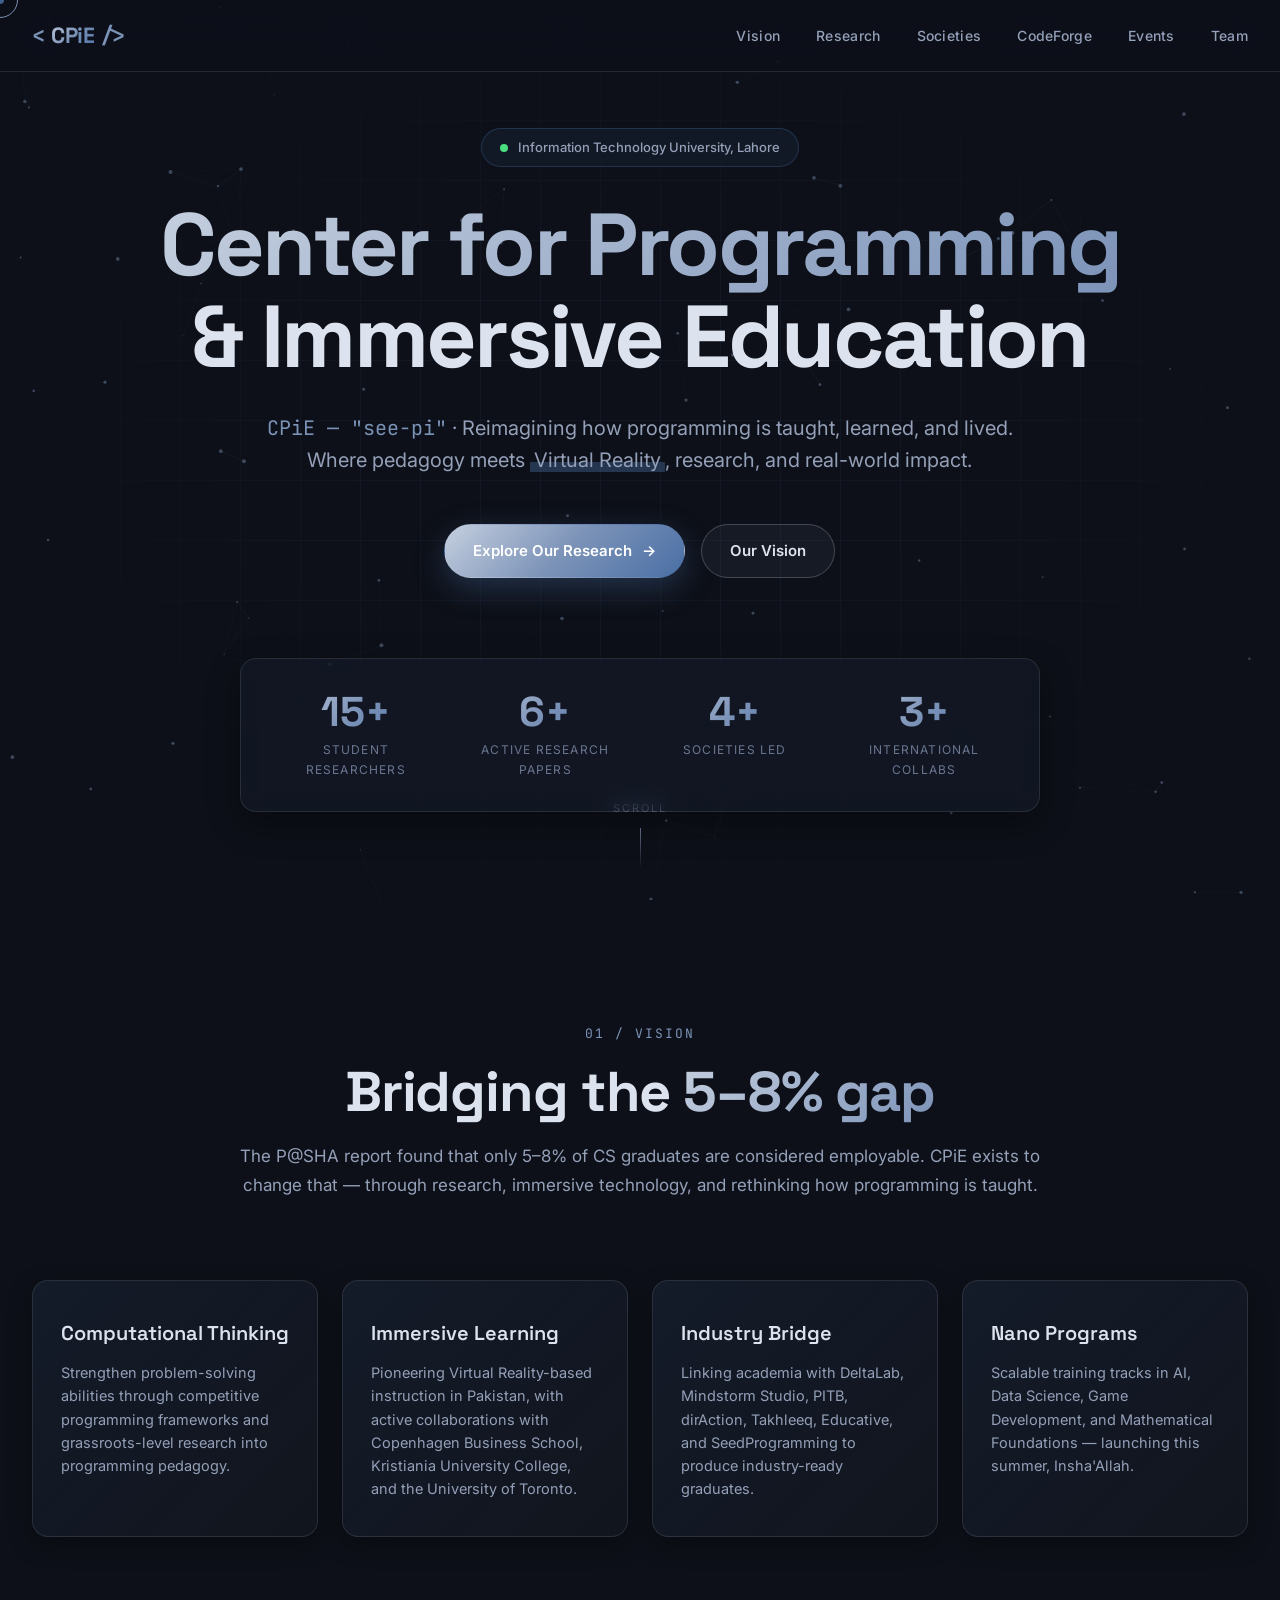
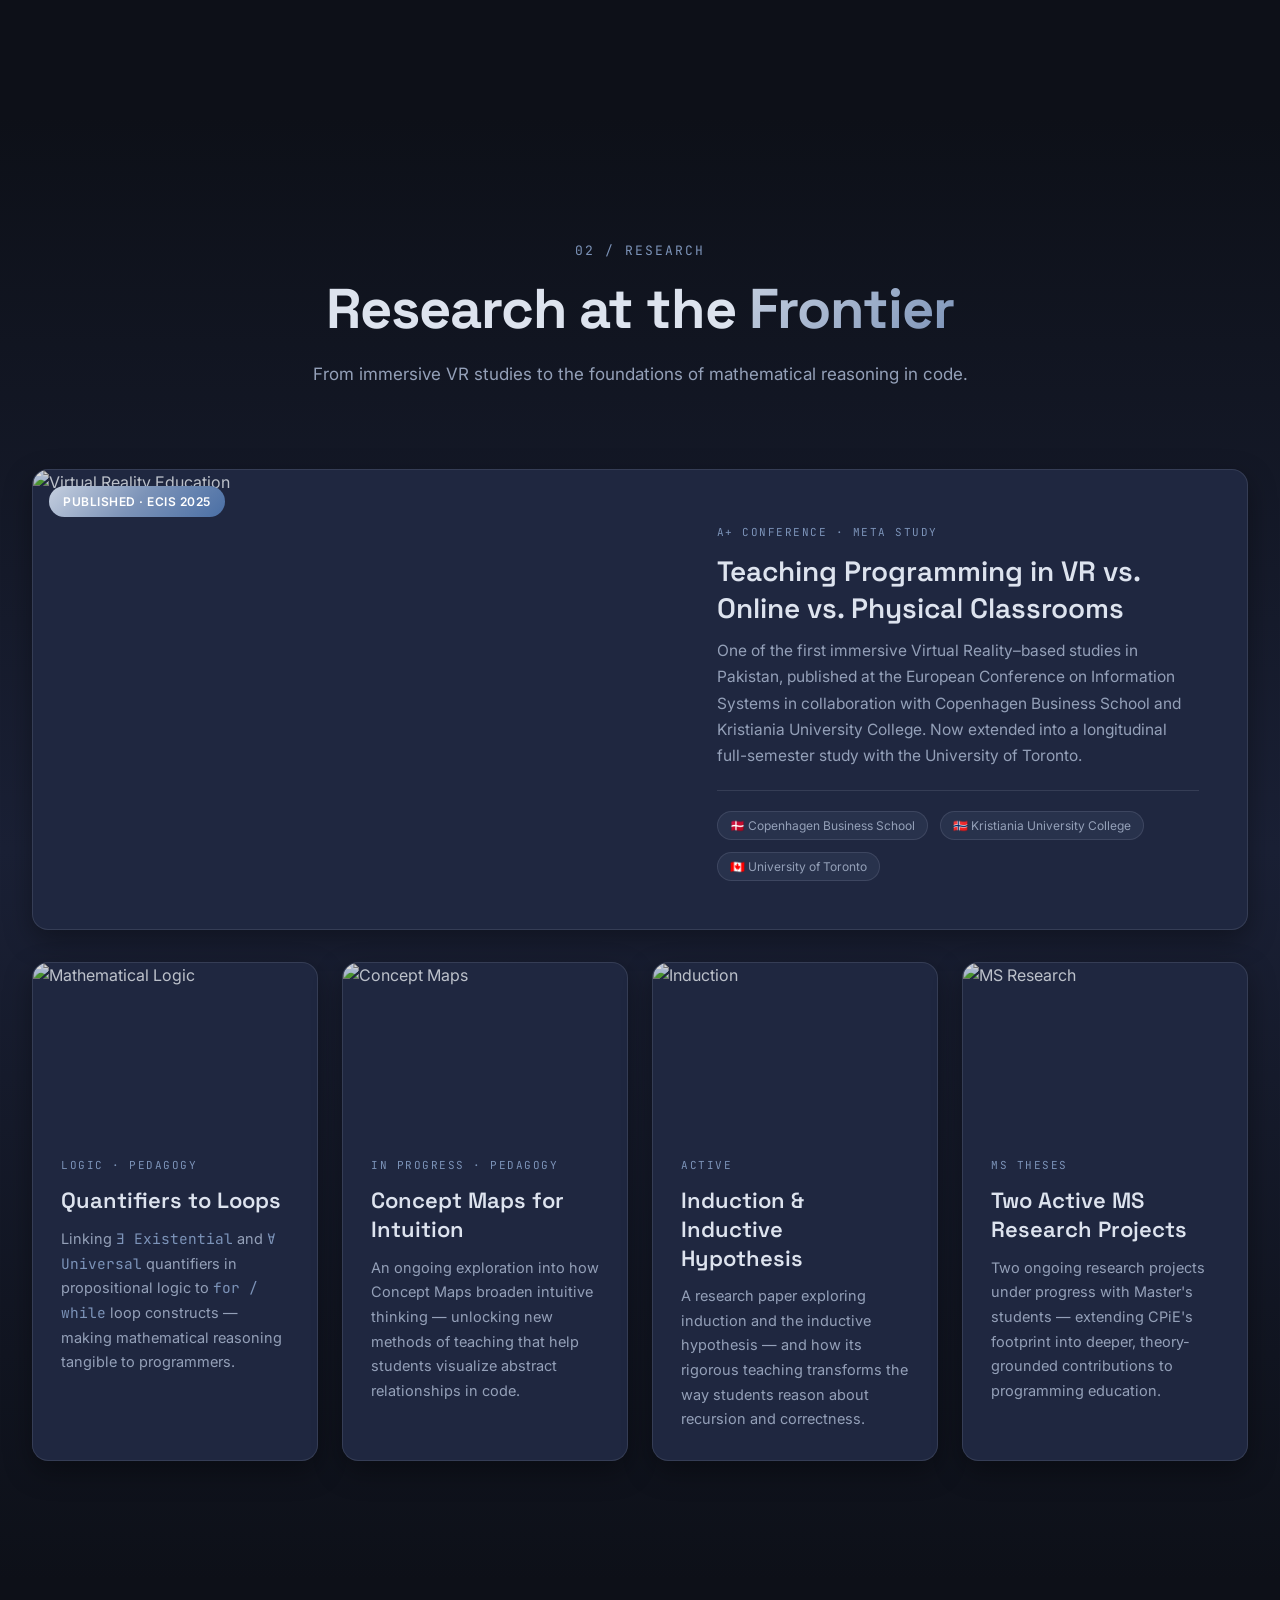
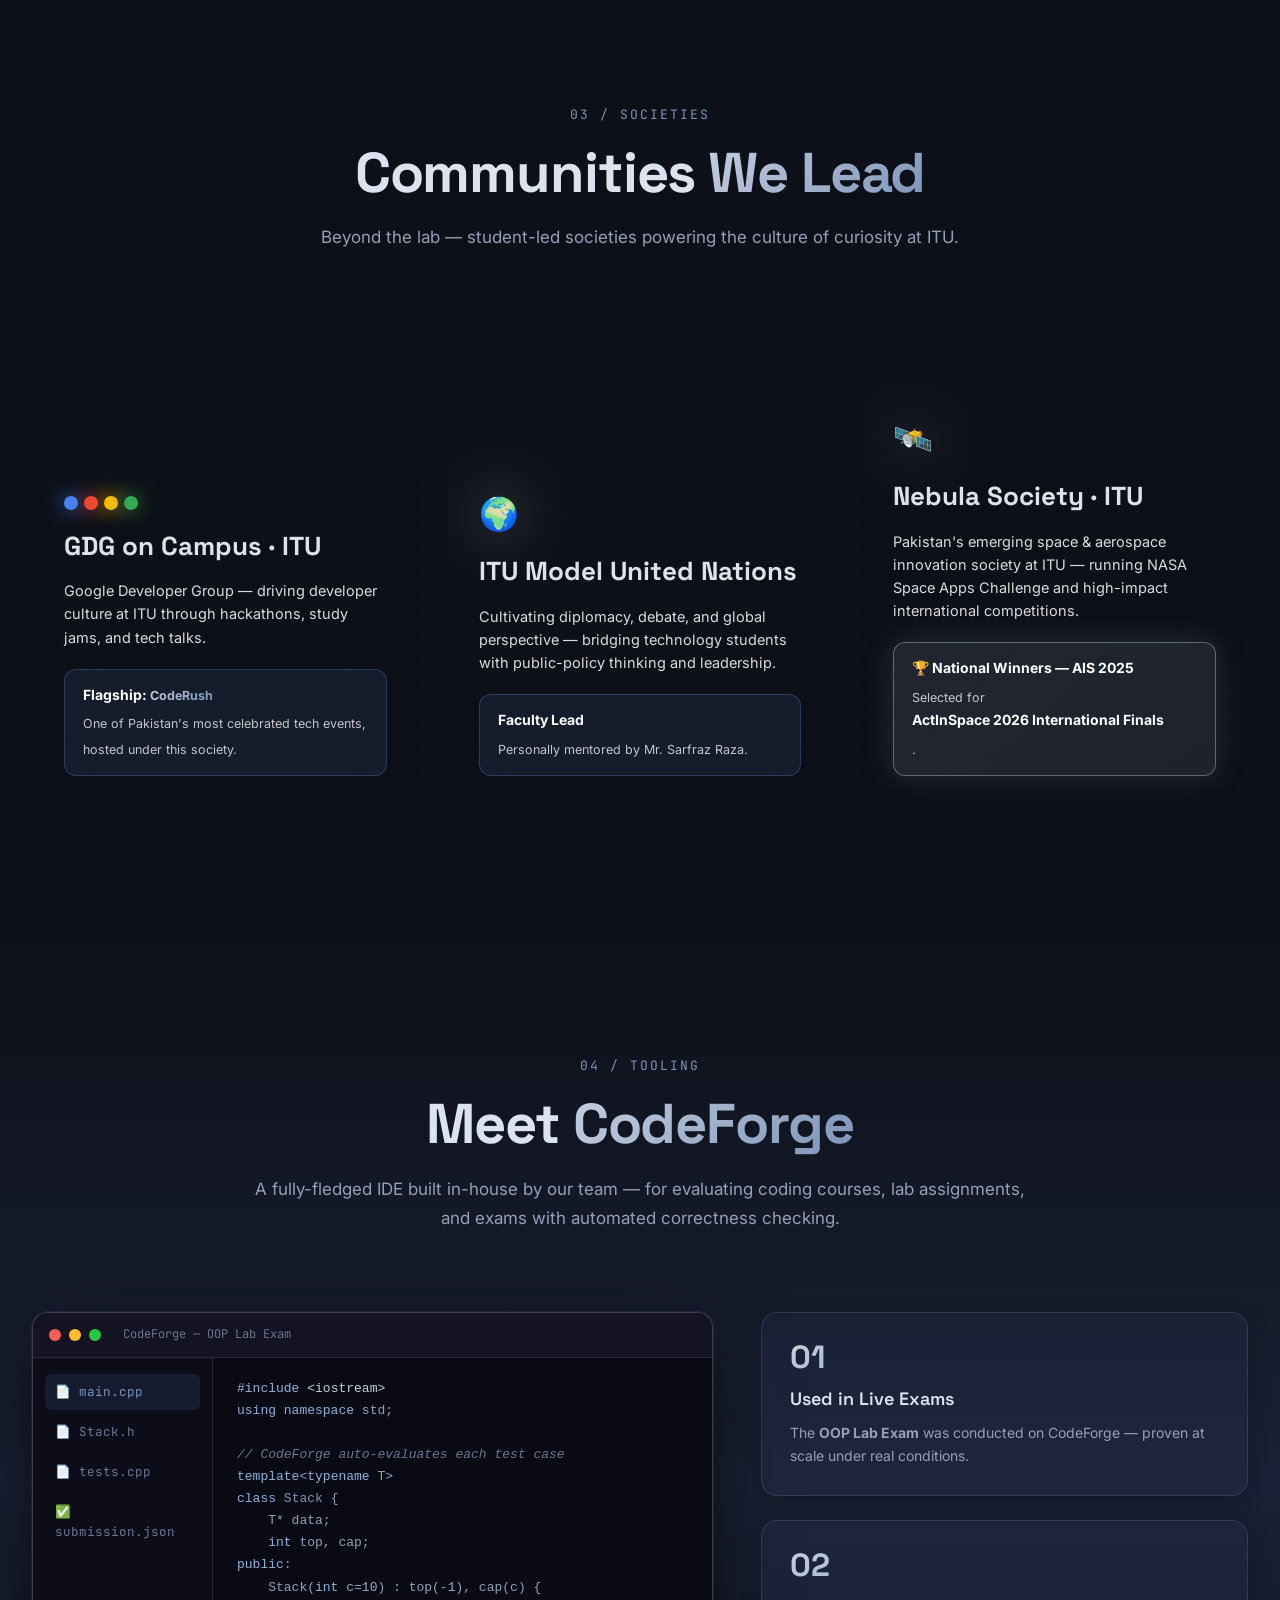
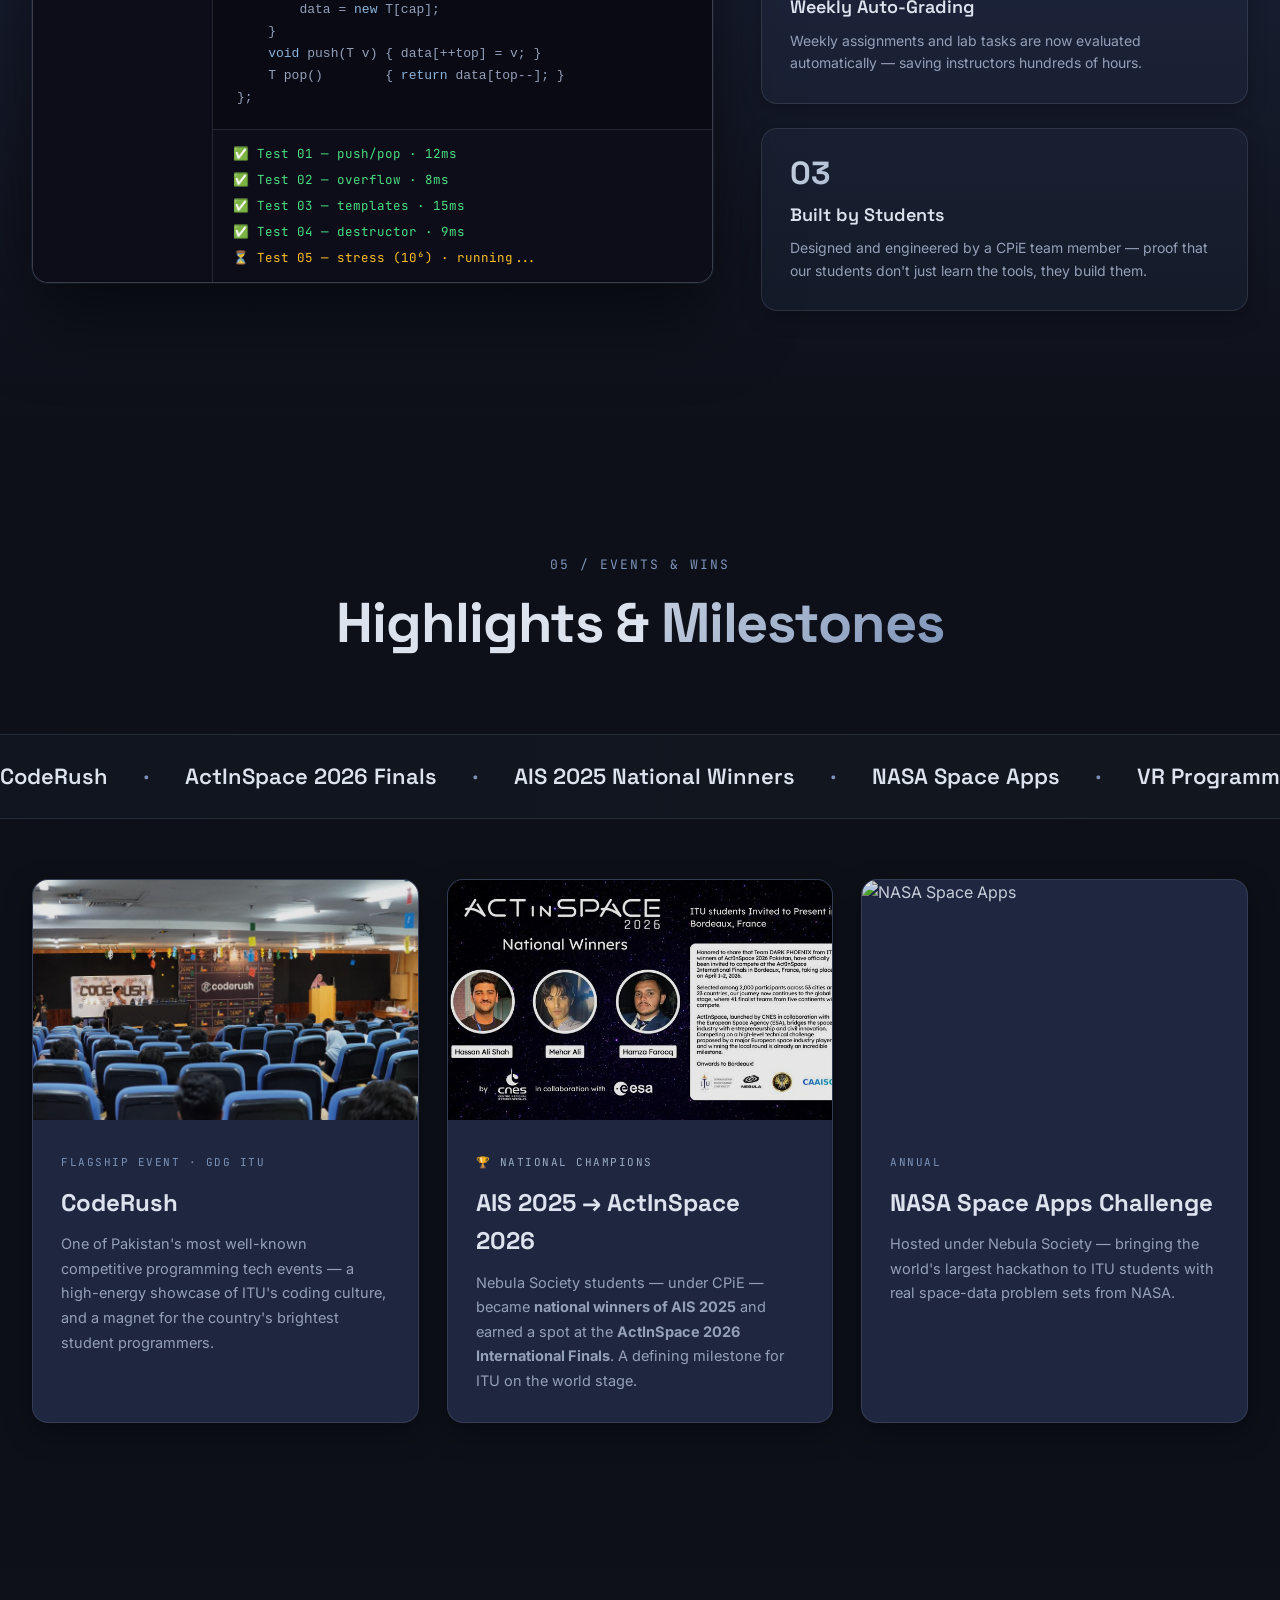
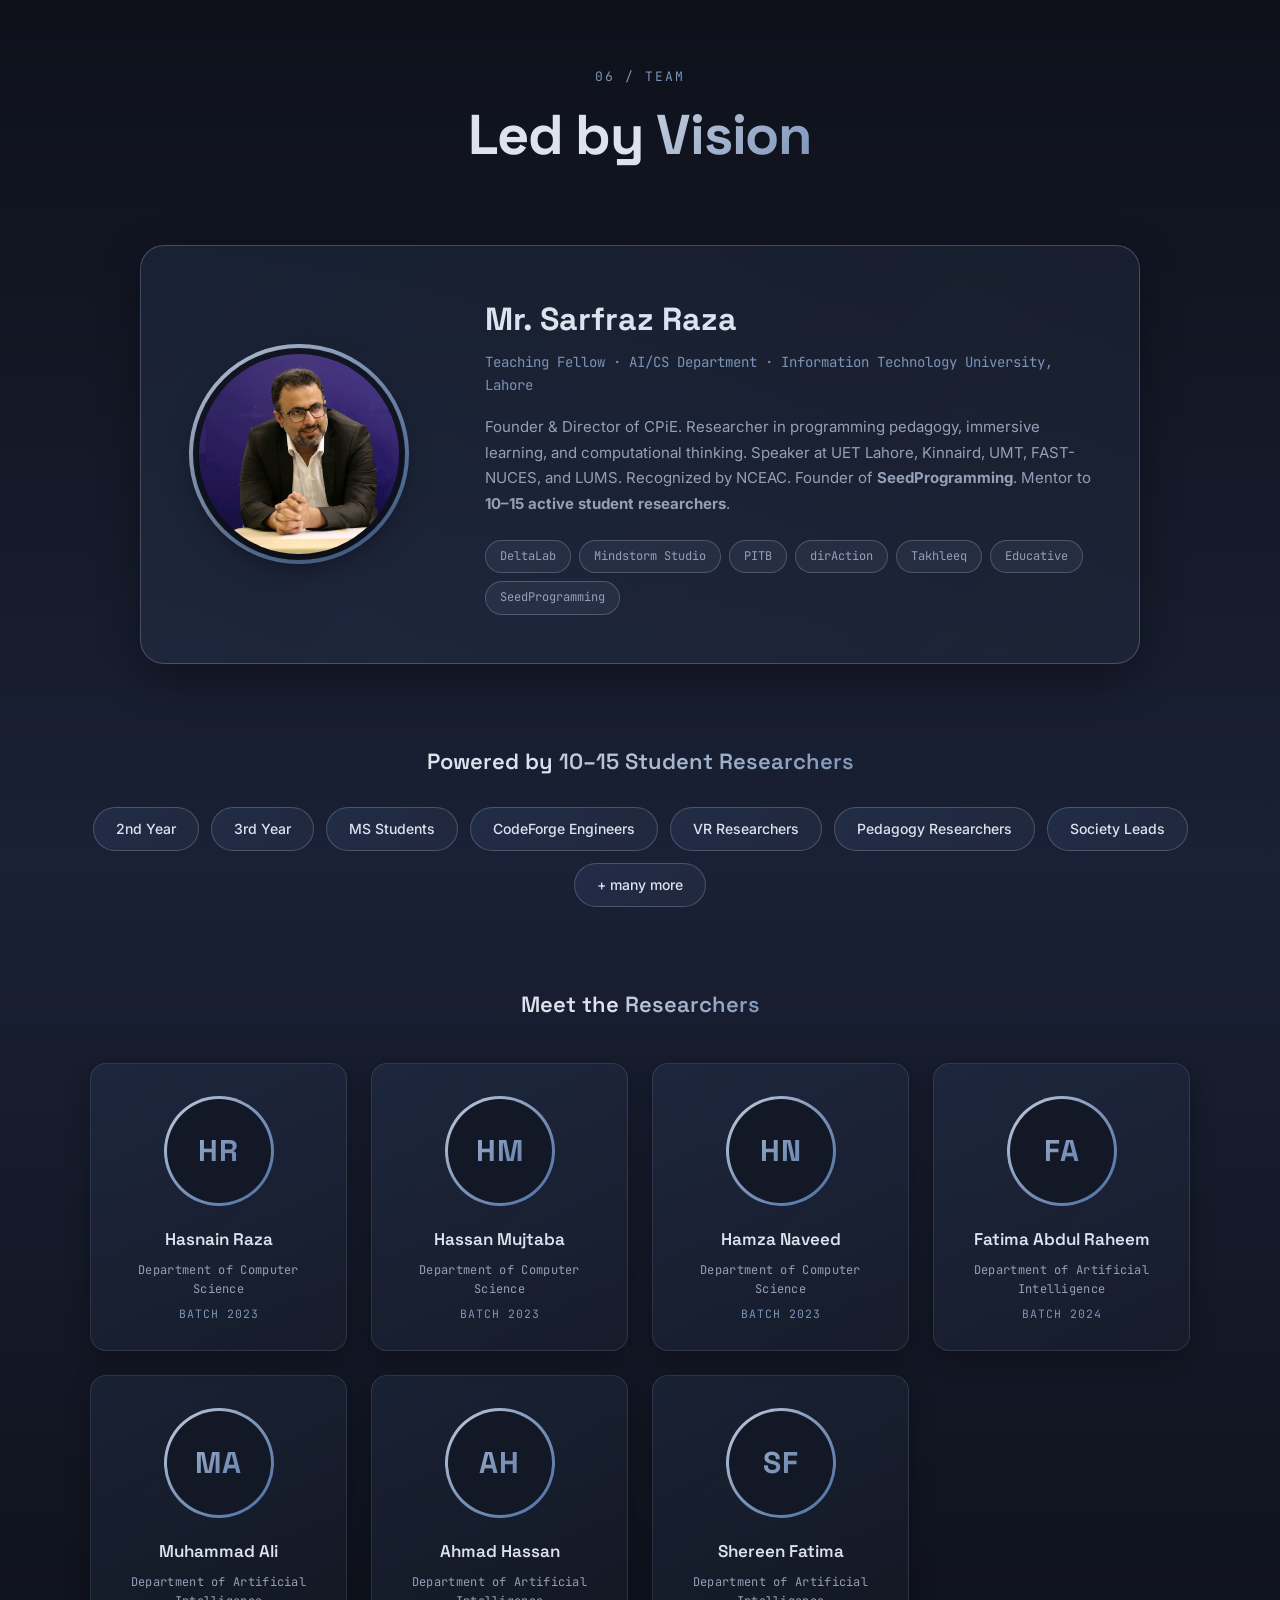
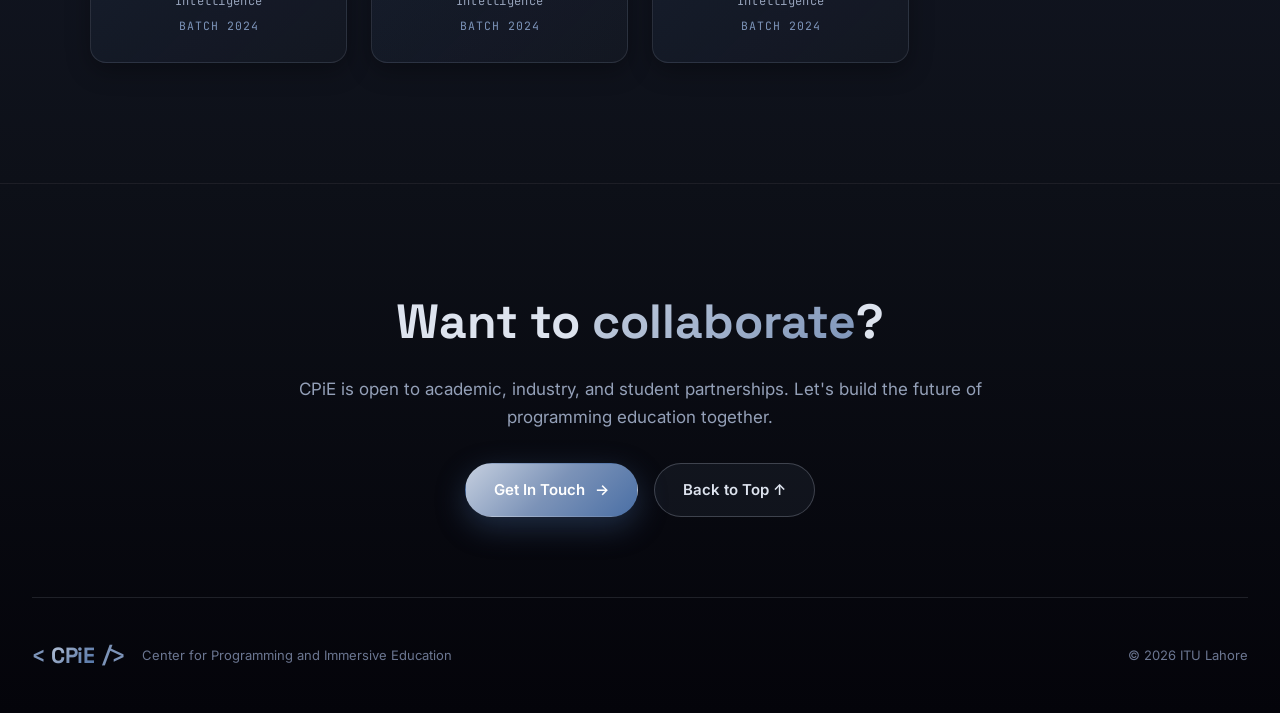
==== cpie-lab/index.html @ 309492ae "Version 4.0 with cpie-lab" ====
<!DOCTYPE html>
<html lang="en">
<head>
<meta charset="UTF-8" />
<meta name="viewport" content="width=device-width, initial-scale=1.0" />
<title>CPiE — Center for Programming and Immersive Education | ITU Lahore</title>
<link rel="preconnect" href="https://fonts.googleapis.com">
<link rel="preconnect" href="https://fonts.gstatic.com" crossorigin>
<link href="https://fonts.googleapis.com/css2?family=Space+Grotesk:wght@300;400;500;600;700&family=JetBrains+Mono:wght@400;600&family=Inter:wght@300;400;500;600;700;800&display=swap" rel="stylesheet">
<link rel="stylesheet" href="styles.css" />
</head>
<body>

<!-- Animated background canvas -->
<canvas id="bg-canvas"></canvas>

<!-- Custom cursor -->
<div class="cursor"></div>
<div class="cursor-follower"></div>

<!-- Navigation -->
<nav class="navbar">
  <div class="nav-container">
    <a href="#home" class="logo">
      <span class="logo-bracket">&lt;</span>
      <span class="logo-text">CPiE</span>
      <span class="logo-bracket">/&gt;</span>
    </a>
    <ul class="nav-links">
      <li><a href="#vision">Vision</a></li>
      <li><a href="#research">Research</a></li>
      <li><a href="#societies">Societies</a></li>
      <li><a href="#codeforge">CodeForge</a></li>
      <li><a href="#events">Events</a></li>
      <li><a href="#team">Team</a></li>
    </ul>
    <button class="nav-toggle" id="navToggle">
      <span></span><span></span><span></span>
    </button>
  </div>
</nav>

<!-- HERO -->
<section class="hero" id="home">
  <div class="hero-grid"></div>
  <div class="hero-content">
    <div class="hero-badge">
      <span class="pulse-dot"></span>
      Information Technology University, Lahore
    </div>
    <h1 class="hero-title">
      <span class="gradient-text">Center for Programming</span><br/>
      <span>&amp; Immersive Education</span>
    </h1>
    <p class="hero-subtitle">
      <span class="mono">CPiE — "see-pi"</span> · Reimagining how programming is taught, learned, and lived.
      Where pedagogy meets <span class="highlight">Virtual Reality</span>, research, and real-world impact.
    </p>
    <div class="hero-cta">
      <a href="#research" class="btn btn-primary">Explore Our Research <span>&rarr;</span></a>
      <a href="#vision" class="btn btn-ghost">Our Vision</a>
    </div>
    <div class="hero-stats">
      <div class="stat"><div class="stat-num" data-target="15">0</div><div class="stat-label">Student Researchers</div></div>
      <div class="stat"><div class="stat-num" data-target="6">0</div><div class="stat-label">Active Research Papers</div></div>
      <div class="stat"><div class="stat-num" data-target="4">0</div><div class="stat-label">Societies Led</div></div>
      <div class="stat"><div class="stat-num" data-target="3">0</div><div class="stat-label">International Collabs</div></div>
    </div>
  </div>
  <div class="hero-scroll">
    <span>scroll</span>
    <div class="scroll-line"></div>
  </div>
</section>

<!-- VISION -->
<section class="section" id="vision">
  <div class="container">
    <div class="section-header">
      <span class="section-tag">01 / Vision</span>
      <h2 class="section-title">Bridging the <span class="gradient-text">5–8% gap</span></h2>
      <p class="section-sub">
        The P@SHA report found that only 5–8% of CS graduates are considered employable.
        CPiE exists to change that — through research, immersive technology, and rethinking how programming is taught.
      </p>
    </div>

    <div class="vision-grid">
      <div class="vision-card" data-tilt>
        <h3>Computational Thinking</h3>
        <p>Strengthen problem-solving abilities through competitive programming frameworks and grassroots-level research into programming pedagogy.</p>
      </div>
      <div class="vision-card" data-tilt>
        <h3>Immersive Learning</h3>
        <p>Pioneering Virtual Reality-based instruction in Pakistan, with active collaborations with Copenhagen Business School, Kristiania University College, and the University of Toronto.</p>
      </div>
      <div class="vision-card" data-tilt>
        <h3>Industry Bridge</h3>
        <p>Linking academia with DeltaLab, Mindstorm Studio, PITB, dirAction, Takhleeq, Educative, and SeedProgramming to produce industry-ready graduates.</p>
      </div>
      <div class="vision-card" data-tilt>
        <h3>Nano Programs</h3>
        <p>Scalable training tracks in AI, Data Science, Game Development, and Mathematical Foundations — launching this summer, Insha'Allah.</p>
      </div>
    </div>

</section>

<!-- RESEARCH -->
<section class="section section-dark" id="research">
  <div class="container">
    <div class="section-header">
      <span class="section-tag">02 / Research</span>
      <h2 class="section-title">Research at the <span class="gradient-text">Frontier</span></h2>
      <p class="section-sub">From immersive VR studies to the foundations of mathematical reasoning in code.</p>
    </div>

    <div class="research-showcase">
      <!-- Featured: VR study -->
      <article class="research-card research-featured">
        <div class="rc-image">
          <img src="https://images.unsplash.com/photo-1622979135225-d2ba269cf1ac?w=900&q=80" alt="Virtual Reality Education" loading="lazy" />
          <span class="rc-badge">Published · ECIS 2025</span>
        </div>
        <div class="rc-body">
          <span class="rc-tag">A+ Conference · Meta Study</span>
          <h3>Teaching Programming in VR vs. Online vs. Physical Classrooms</h3>
          <p>One of the first immersive Virtual Reality–based studies in Pakistan, published at the European Conference on Information Systems in collaboration with Copenhagen Business School and Kristiania University College. Now extended into a longitudinal full-semester study with the University of Toronto.</p>
          <div class="rc-meta">
            <span>🇩🇰 Copenhagen Business School</span>
            <span>🇳🇴 Kristiania University College</span>
            <span>🇨🇦 University of Toronto</span>
          </div>
        </div>
      </article>

      <div class="research-grid">
        <article class="research-card">
          <div class="rc-image">
            <img src="https://images.unsplash.com/photo-1635070041078-e363dbe005cb?w=600&q=80" alt="Mathematical Logic" loading="lazy" />
          </div>
          <div class="rc-body">
            <span class="rc-tag">Logic · Pedagogy</span>
            <h3>Quantifiers to Loops</h3>
            <p>Linking <span class="mono">∃ Existential</span> and <span class="mono">∀ Universal</span> quantifiers in propositional logic to <span class="mono">for / while</span> loop constructs — making mathematical reasoning tangible to programmers.</p>
          </div>
        </article>

        <article class="research-card">
          <div class="rc-image">
            <img src="https://images.unsplash.com/photo-1518770660439-4636190af475?w=600&q=80" alt="Concept Maps" loading="lazy" />
          </div>
          <div class="rc-body">
            <span class="rc-tag">In Progress · Pedagogy</span>
            <h3>Concept Maps for Intuition</h3>
            <p>An ongoing exploration into how Concept Maps broaden intuitive thinking — unlocking new methods of teaching that help students visualize abstract relationships in code.</p>
          </div>
        </article>

        <article class="research-card">
          <div class="rc-image">
            <img src="https://images.unsplash.com/photo-1509228468518-180dd4864904?w=600&q=80" alt="Induction" loading="lazy" />
          </div>
          <div class="rc-body">
            <span class="rc-tag">Active</span>
            <h3>Induction &amp; Inductive Hypothesis</h3>
            <p>A research paper exploring induction and the inductive hypothesis — and how its rigorous teaching transforms the way students reason about recursion and correctness.</p>
          </div>
        </article>

        <article class="research-card">
          <div class="rc-image">
            <img src="https://images.unsplash.com/photo-1454165804606-c3d57bc86b40?w=600&q=80" alt="MS Research" loading="lazy" />
          </div>
          <div class="rc-body">
            <span class="rc-tag">MS Theses</span>
            <h3>Two Active MS Research Projects</h3>
            <p>Two ongoing research projects under progress with Master's students — extending CPiE's footprint into deeper, theory-grounded contributions to programming education.</p>
          </div>
        </article>
      </div>
    </div>
  </div>
</section>

<!-- SOCIETIES -->
<section class="section" id="societies">
  <div class="container">
    <div class="section-header">
      <span class="section-tag">03 / Societies</span>
      <h2 class="section-title">Communities <span class="gradient-text">We Lead</span></h2>
      <p class="section-sub">Beyond the lab — student-led societies powering the culture of curiosity at ITU.</p>
    </div>

    <div class="societies-grid">
      <!-- GDG -->
      <div class="society-card society-gdg" data-tilt>
        <div class="society-bg" style="background-image:url('http://res.cloudinary.com/startup-grind/image/upload/c_fill,dpr_2,f_auto,g_center,q_auto:good/v1/gcs/platform-data-goog/events/IMG_3370_5WDD8Ep.JPG')"></div>
        <div class="society-content">
          <div class="society-logo">
            <span class="dot dot-blue"></span>
            <span class="dot dot-red"></span>
            <span class="dot dot-yellow"></span>
            <span class="dot dot-green"></span>
          </div>
          <h3>GDG on Campus · ITU</h3>
          <p>Google Developer Group — driving developer culture at ITU through hackathons, study jams, and tech talks.</p>
          <div class="society-flag">
            <strong>Flagship: <span class="gradient-text">CodeRush</span></strong>
            <span>One of Pakistan's most celebrated tech events, hosted under this society.</span>
          </div>
        </div>
      </div>

      <!-- MUN -->
      <div class="society-card society-mun" data-tilt>
        <div class="society-bg" style="background-image:url('https://images.unsplash.com/photo-1591115765373-5207764f72e7?w=800&q=80')"></div>
        <div class="society-content">
          <div class="society-emoji">🌍</div>
          <h3>ITU Model United Nations</h3>
          <p>Cultivating diplomacy, debate, and global perspective — bridging technology students with public-policy thinking and leadership.</p>
          <div class="society-flag">
            <strong>Faculty Lead</strong>
            <span>Personally mentored by Mr. Sarfraz Raza.</span>
          </div>
        </div>
      </div>

      <!-- Nebula -->
      <div class="society-card society-nebula" data-tilt>
        <div class="society-bg" style="background-image:url('https://images.unsplash.com/photo-1446776811953-b23d57bd21aa?w=800&q=80')"></div>
        <div class="society-content">
          <div class="society-emoji">🛰️</div>
          <h3>Nebula Society · ITU</h3>
          <p>Pakistan's emerging space &amp; aerospace innovation society at ITU — running NASA Space Apps Challenge and high-impact international competitions.</p>
          <div class="society-flag flag-gold">
            <strong>🏆 National Winners — AIS 2025</strong>
            <span>Selected for <strong>ActInSpace 2026 International Finals</strong>.</span>
          </div>
        </div>
      </div>
    </div>
  </div>
</section>

<!-- CODEFORGE -->
<section class="section section-dark" id="codeforge">
  <div class="container">
    <div class="section-header">
      <span class="section-tag">04 / Tooling</span>
      <h2 class="section-title">Meet <span class="gradient-text">CodeForge</span></h2>
      <p class="section-sub">A fully-fledged IDE built in-house by our team — for evaluating coding courses, lab assignments, and exams with automated correctness checking.</p>
    </div>

    <div class="codeforge-showcase">
      <div class="cf-window">
        <div class="cf-titlebar">
          <span class="cf-dot red"></span>
          <span class="cf-dot yellow"></span>
          <span class="cf-dot green"></span>
          <span class="cf-title">CodeForge — OOP Lab Exam</span>
        </div>
        <div class="cf-body">
          <div class="cf-sidebar">
            <div class="cf-file active">📄 main.cpp</div>
            <div class="cf-file">📄 Stack.h</div>
            <div class="cf-file">📄 tests.cpp</div>
            <div class="cf-file">✅ submission.json</div>
          </div>
          <div class="cf-editor">
<pre><code><span class="kw">#include</span> <span class="str">&lt;iostream&gt;</span>
<span class="kw">using namespace</span> std;

<span class="cmt">// CodeForge auto-evaluates each test case</span>
<span class="kw">template</span>&lt;<span class="kw">typename</span> T&gt;
<span class="kw">class</span> <span class="cls">Stack</span> {
    T* data;
    <span class="kw">int</span> top, cap;
<span class="kw">public</span>:
    Stack(<span class="kw">int</span> c=<span class="num">10</span>) : top(-<span class="num">1</span>), cap(c) {
        data = <span class="kw">new</span> T[cap];
    }
    <span class="kw">void</span> push(T v) { data[++top] = v; }
    T pop()        { <span class="kw">return</span> data[top--]; }
};</code></pre>
          </div>
          <div class="cf-tests">
            <div class="cf-test pass">✅ Test 01 — push/pop · 12ms</div>
            <div class="cf-test pass">✅ Test 02 — overflow · 8ms</div>
            <div class="cf-test pass">✅ Test 03 — templates · 15ms</div>
            <div class="cf-test pass">✅ Test 04 — destructor · 9ms</div>
            <div class="cf-test running">⏳ Test 05 — stress (10⁶) · running...</div>
          </div>
        </div>
      </div>

      <div class="cf-features">
        <div class="cf-feature">
          <div class="cff-num">01</div>
          <h4>Used in Live Exams</h4>
          <p>The <strong>OOP Lab Exam</strong> was conducted on CodeForge — proven at scale under real conditions.</p>
        </div>
        <div class="cf-feature">
          <div class="cff-num">02</div>
          <h4>Weekly Auto-Grading</h4>
          <p>Weekly assignments and lab tasks are now evaluated automatically — saving instructors hundreds of hours.</p>
        </div>
        <div class="cf-feature">
          <div class="cff-num">03</div>
          <h4>Built by Students</h4>
          <p>Designed and engineered by a CPiE team member — proof that our students don't just learn the tools, they build them.</p>
        </div>
      </div>
    </div>
  </div>
</section>

<!-- EVENTS -->
<section class="section" id="events">
  <div class="container">
    <div class="section-header">
      <span class="section-tag">05 / Events &amp; Wins</span>
      <h2 class="section-title">Highlights &amp; <span class="gradient-text">Milestones</span></h2>
    </div>

    <div class="events-marquee">
      <div class="marquee-track">
        <span>CodeRush</span><span>·</span>
        <span>ActInSpace 2026 Finals</span><span>·</span>
        <span>AIS 2025 National Winners</span><span>·</span>
        <span>NASA Space Apps</span><span>·</span>
        <span>VR Programming Study</span><span>·</span>
        <span>ECIS 2025 Publication</span><span>·</span>
        <span>ITU MUN</span><span>·</span>
        <span>Nano Programs Launch</span><span>·</span>
        <!-- duplicate for seamless loop -->
        <span>CodeRush</span><span>·</span>
        <span>ActInSpace 2026 Finals</span><span>·</span>
        <span>AIS 2025 National Winners</span><span>·</span>
        <span>NASA Space Apps</span><span>·</span>
        <span>VR Programming Study</span><span>·</span>
        <span>ECIS 2025 Publication</span><span>·</span>
        <span>ITU MUN</span><span>·</span>
        <span>Nano Programs Launch</span><span>·</span>
      </div>
    </div>

    <div class="events-grid">
      <div class="event-card event-coderush">
        <div class="event-img">
          <img src="coderush.jpeg" alt="CodeRush" loading="lazy" />
        </div>
        <div class="event-body">
          <span class="event-tag">Flagship Event · GDG ITU</span>
          <h3>CodeRush</h3>
          <p>One of Pakistan's most well-known competitive programming tech events — a high-energy showcase of ITU's coding culture, and a magnet for the country's brightest student programmers.</p>
        </div>
      </div>

      <div class="event-card event-ais">
        <div class="event-img">
          <img src="actinspace.jpg" alt="ActInSpace" loading="lazy" />
        </div>
        <div class="event-body">
          <span class="event-tag gold">🏆 National Champions</span>
          <h3>AIS 2025 → ActInSpace 2026</h3>
          <p>Nebula Society students — under CPiE — became <strong>national winners of AIS 2025</strong> and earned a spot at the <strong>ActInSpace 2026 International Finals</strong>. A defining milestone for ITU on the world stage.</p>
        </div>
      </div>

      <div class="event-card event-nasa">
        <div class="event-img">
          <img src="https://images.unsplash.com/photo-1451187580459-43490279c0fa?w=900&q=80" alt="NASA Space Apps" loading="lazy" />
        </div>
        <div class="event-body">
          <span class="event-tag">Annual</span>
          <h3>NASA Space Apps Challenge</h3>
          <p>Hosted under Nebula Society — bringing the world's largest hackathon to ITU students with real space-data problem sets from NASA.</p>
        </div>
      </div>
    </div>
  </div>
</section>

<!-- TEAM -->
<section class="section section-dark" id="team">
  <div class="container">
    <div class="section-header">
      <span class="section-tag">06 / Team</span>
      <h2 class="section-title">Led by <span class="gradient-text">Vision</span></h2>
    </div>

    <div class="team-lead">
      <div class="lead-avatar">
        <div class="avatar-ring"></div>
        <img class="avatar-photo" src="sarfraz.jpeg" alt="Mr. Sarfraz Raza" />
      </div>
      <div class="lead-info">
        <h3>Mr. Sarfraz Raza</h3>
        <p class="lead-role">Teaching Fellow · AI/CS Department · Information Technology University, Lahore</p>
        <p class="lead-bio">
          Founder &amp; Director of CPiE. Researcher in programming pedagogy, immersive learning, and computational thinking.
          Speaker at UET Lahore, Kinnaird, UMT, FAST-NUCES, and LUMS. Recognized by NCEAC.
          Founder of <strong>SeedProgramming</strong>. Mentor to <strong>10–15 active student researchers</strong>.
        </p>
        <div class="lead-affiliations">
          <span class="aff">DeltaLab</span>
          <span class="aff">Mindstorm Studio</span>
          <span class="aff">PITB</span>
          <span class="aff">dirAction</span>
          <span class="aff">Takhleeq</span>
          <span class="aff">Educative</span>
          <span class="aff">SeedProgramming</span>
        </div>
      </div>
    </div>

    <div class="team-students">
      <h4 class="ts-title">Powered by <span class="gradient-text">10–15 Student Researchers</span></h4>
      <div class="student-grid">
        <div class="student-chip">2nd Year</div>
        <div class="student-chip">3rd Year</div>
        <div class="student-chip">MS Students</div>
        <div class="student-chip">CodeForge Engineers</div>
        <div class="student-chip">VR Researchers</div>
        <div class="student-chip">Pedagogy Researchers</div>
        <div class="student-chip">Society Leads</div>
        <div class="student-chip">+ many more</div>
      </div>
    </div>

    <div class="team-members">
      <h4 class="ts-title">Meet the <span class="gradient-text">Researchers</span></h4>
      <div class="members-grid">
        <div class="member-card">
          <div class="member-avatar">
            <div class="member-ring"></div>
            <div class="member-initials">HR</div>
            <!-- <img class="member-photo" src="hasnain.jpg" alt="Hasnain Raza" /> -->
          </div>
          <h5 class="member-name">Hasnain Raza</h5>
          <p class="member-dept">Department of Computer Science</p>
          <p class="member-year">Batch 2023</p>
        </div>

        <div class="member-card">
          <div class="member-avatar">
            <div class="member-ring"></div>
            <div class="member-initials">HM</div>
            <!-- <img class="member-photo" src="hassan-mujtaba.jpg" alt="Hassan Mujtaba" /> -->
          </div>
          <h5 class="member-name">Hassan Mujtaba</h5>
          <p class="member-dept">Department of Computer Science</p>
          <p class="member-year">Batch 2023</p>
        </div>

        <div class="member-card">
          <div class="member-avatar">
            <div class="member-ring"></div>
            <div class="member-initials">HN</div>
            <!-- <img class="member-photo" src="hamza.jpg" alt="Hamza Naveed" /> -->
          </div>
          <h5 class="member-name">Hamza Naveed</h5>
          <p class="member-dept">Department of Computer Science</p>
          <p class="member-year">Batch 2023</p>
        </div>

        <div class="member-card">
          <div class="member-avatar">
            <div class="member-ring"></div>
            <div class="member-initials">FA</div>
            <!-- <img class="member-photo" src="fatima.jpg" alt="Fatima Abdul Raheem" /> -->
          </div>
          <h5 class="member-name">Fatima Abdul Raheem</h5>
          <p class="member-dept">Department of Artificial Intelligence</p>
          <p class="member-year">Batch 2024</p>
        </div>

        <div class="member-card">
          <div class="member-avatar">
            <div class="member-ring"></div>
            <div class="member-initials">MA</div>
            <!-- <img class="member-photo" src="muhammad-ali.jpg" alt="Muhammad Ali" /> -->
          </div>
          <h5 class="member-name">Muhammad Ali</h5>
          <p class="member-dept">Department of Artificial Intelligence</p>
          <p class="member-year">Batch 2024</p>
        </div>

        <div class="member-card">
          <div class="member-avatar">
            <div class="member-ring"></div>
            <div class="member-initials">AH</div>
            <!-- <img class="member-photo" src="ahmad.jpg" alt="Ahmad Hassan" /> -->
          </div>
          <h5 class="member-name">Ahmad Hassan</h5>
          <p class="member-dept">Department of Artificial Intelligence</p>
          <p class="member-year">Batch 2024</p>
        </div>

        <div class="member-card">
          <div class="member-avatar">
            <div class="member-ring"></div>
            <div class="member-initials">SF</div>
            <!-- <img class="member-photo" src="shereen.jpg" alt="Shereen Fatima" /> -->
          </div>
          <h5 class="member-name">Shereen Fatima</h5>
          <p class="member-dept">Department of Artificial Intelligence</p>
          <p class="member-year">Batch 2024</p>
        </div>
      </div>
    </div>
  </div>
</section>

<!-- FOOTER / CTA -->
<footer class="footer">
  <div class="container">
    <div class="footer-cta">
      <h2>Want to <span class="gradient-text">collaborate</span>?</h2>
      <p>CPiE is open to academic, industry, and student partnerships. Let's build the future of programming education together.</p>
      <div class="footer-buttons">
        <a href="mailto:sarfraz.raza@itu.edu.pk" class="btn btn-primary">Get In Touch <span>&rarr;</span></a>
        <a href="#home" class="btn btn-ghost">Back to Top ↑</a>
      </div>
    </div>
    <div class="footer-bottom">
      <div class="fb-left">
        <span class="logo">
          <span class="logo-bracket">&lt;</span>
          <span class="logo-text">CPiE</span>
          <span class="logo-bracket">/&gt;</span>
        </span>
        <span class="fb-tag">Center for Programming and Immersive Education</span>
      </div>
      <div class="fb-right">
        <span>© 2026 ITU Lahore</span>
      </div>
    </div>
  </div>
</footer>

<script src="script.js"></script>
</body>
</html>
---- cpie-lab/styles.css ----
/* ===========================
   CPiE — Center for Programming & Immersive Education
   Modern, immersive, interactive
   =========================== */

:root {
  --bg: #0d1018;
  --bg-2: #131826;
  --bg-3: #1a2035;
  --surface: #1f2740;
  --surface-2: #2a3350;
  --text: #dde3ee;
  --text-dim: #94a0b8;
  --text-mute: #6b7691;
  --accent: #4a6fa5;
  --accent-2: #7c93b8;
  --accent-3: #c5cfdf;
  --accent-4: #9bacc6;
  --accent-grad: linear-gradient(135deg, #c5cfdf 0%, #7c93b8 50%, #4a6fa5 100%);
  --accent-grad-2: linear-gradient(135deg, #dde3ee 0%, #4a6fa5 100%);
  --border: rgba(197,207,223,0.13);
  --border-bright: rgba(197,207,223,0.25);
  --shadow: 0 20px 60px rgba(0,0,0,0.6);
  --shadow-glow: 0 0 80px rgba(74,111,165,0.4);
  --radius: 16px;
  --radius-sm: 10px;
  --radius-lg: 24px;
}

* { margin:0; padding:0; box-sizing:border-box; }

html { scroll-behavior:smooth; scroll-padding-top:80px; }

body {
  font-family: 'Inter', -apple-system, BlinkMacSystemFont, sans-serif;
  background: var(--bg);
  color: var(--text);
  line-height: 1.6;
  overflow-x: hidden;
  cursor: none;
}

/* ===== Background canvas ===== */
#bg-canvas {
  position: fixed;
  inset: 0;
  z-index: -1;
  width: 100vw;
  height: 100vh;
  pointer-events: none;
  opacity: 0.6;
}

/* ===== Custom cursor ===== */
.cursor {
  position: fixed;
  width: 8px; height: 8px;
  background: var(--accent);
  border-radius: 50%;
  pointer-events: none;
  z-index: 9999;
  transform: translate(-50%, -50%);
  transition: transform 0.15s ease, background 0.2s;
  mix-blend-mode: difference;
}
.cursor-follower {
  position: fixed;
  width: 36px; height: 36px;
  border: 1.5px solid var(--accent-2);
  border-radius: 50%;
  pointer-events: none;
  z-index: 9998;
  transform: translate(-50%, -50%);
  transition: transform 0.4s cubic-bezier(0.16, 1, 0.3, 1), width 0.2s, height 0.2s, border-color 0.2s;
}
.cursor.hover { transform: translate(-50%, -50%) scale(2); background: var(--accent-3); }
.cursor-follower.hover { width:60px; height:60px; border-color: var(--accent-3); }

@media (max-width: 900px) {
  body { cursor: auto; }
  .cursor, .cursor-follower { display: none; }
}

/* ===== Typography helpers ===== */
.gradient-text {
  background: var(--accent-grad);
  -webkit-background-clip: text;
  background-clip: text;
  -webkit-text-fill-color: transparent;
  background-size: 200% 200%;
  animation: gradShift 6s ease infinite;
}
@keyframes gradShift {
  0%, 100% { background-position: 0% 50%; }
  50% { background-position: 100% 50%; }
}
.mono { font-family: 'JetBrains Mono', monospace; color: var(--accent-2); }
.highlight {
  background: linear-gradient(180deg, transparent 60%, rgba(74,111,165,0.4) 60%);
  padding: 0 4px;
}

/* ===== Navigation ===== */
.navbar {
  position: fixed;
  top: 0; left: 0; right: 0;
  z-index: 1000;
  padding: 18px 0;
  backdrop-filter: blur(20px) saturate(180%);
  -webkit-backdrop-filter: blur(20px) saturate(180%);
  background: rgba(13,16,24,0.7);
  border-bottom: 1px solid var(--border);
  transition: padding 0.3s, background 0.3s;
}
.navbar.scrolled { padding: 12px 0; background: rgba(13,16,24,0.92); }

.nav-container {
  max-width: 1280px;
  margin: 0 auto;
  padding: 0 32px;
  display: flex;
  align-items: center;
  justify-content: space-between;
}

.logo {
  font-family: 'Space Grotesk', sans-serif;
  font-weight: 700;
  font-size: 22px;
  text-decoration: none;
  color: var(--text);
  display: inline-flex;
  align-items: center;
  gap: 2px;
}
.logo-bracket { color: var(--accent-2); font-family: 'JetBrains Mono', monospace; }
.logo-text {
  background: var(--accent-grad);
  -webkit-background-clip: text;
  background-clip: text;
  -webkit-text-fill-color: transparent;
  margin: 0 4px;
  letter-spacing: -0.5px;
}

.nav-links {
  display: flex;
  list-style: none;
  gap: 36px;
}
.nav-links a {
  color: var(--text-dim);
  text-decoration: none;
  font-size: 14px;
  font-weight: 500;
  letter-spacing: 0.3px;
  position: relative;
  transition: color 0.2s;
}
.nav-links a:hover { color: var(--text); }
.nav-links a::after {
  content: '';
  position: absolute;
  bottom: -6px; left: 0;
  width: 0; height: 2px;
  background: var(--accent-grad);
  transition: width 0.3s ease;
}
.nav-links a:hover::after { width: 100%; }

.nav-toggle {
  display: none;
  background: none;
  border: none;
  cursor: pointer;
  flex-direction: column;
  gap: 5px;
}
.nav-toggle span {
  width: 24px; height: 2px;
  background: var(--text);
  transition: 0.3s;
}

/* ===== HERO ===== */
.hero {
  min-height: 100vh;
  display: flex;
  align-items: center;
  justify-content: center;
  position: relative;
  padding: 120px 32px 80px;
  overflow: hidden;
}

.hero-grid {
  position: absolute;
  inset: 0;
  background-image:
    linear-gradient(rgba(74,111,165,0.08) 1px, transparent 1px),
    linear-gradient(90deg, rgba(74,111,165,0.08) 1px, transparent 1px);
  background-size: 60px 60px;
  mask-image: radial-gradient(ellipse at center, black 30%, transparent 75%);
  -webkit-mask-image: radial-gradient(ellipse at center, black 30%, transparent 75%);
  z-index: 0;
}

.hero-content {
  position: relative;
  z-index: 1;
  max-width: 1100px;
  text-align: center;
}

.hero-badge {
  display: inline-flex;
  align-items: center;
  gap: 10px;
  padding: 8px 18px;
  background: rgba(74,111,165,0.1);
  border: 1px solid rgba(74,111,165,0.3);
  border-radius: 100px;
  font-size: 13px;
  font-weight: 500;
  color: var(--text-dim);
  margin-bottom: 32px;
  backdrop-filter: blur(10px);
}
.pulse-dot {
  width: 8px; height: 8px;
  background: #4ade80;
  border-radius: 50%;
  box-shadow: 0 0 0 0 rgba(74,222,128,0.7);
  animation: pulse 2s infinite;
}
@keyframes pulse {
  0% { box-shadow: 0 0 0 0 rgba(74,222,128,0.7); }
  70% { box-shadow: 0 0 0 12px rgba(74,222,128,0); }
  100% { box-shadow: 0 0 0 0 rgba(74,222,128,0); }
}

.hero-title {
  font-family: 'Space Grotesk', sans-serif;
  font-size: clamp(2.5rem, 7vw, 5.5rem);
  font-weight: 700;
  line-height: 1.05;
  letter-spacing: -0.03em;
  margin-bottom: 28px;
}

.hero-subtitle {
  font-size: clamp(1rem, 1.6vw, 1.25rem);
  color: var(--text-dim);
  max-width: 760px;
  margin: 0 auto 48px;
  line-height: 1.6;
}

.hero-cta {
  display: flex;
  gap: 16px;
  justify-content: center;
  flex-wrap: wrap;
  margin-bottom: 80px;
}

.btn {
  display: inline-flex;
  align-items: center;
  gap: 10px;
  padding: 14px 28px;
  border-radius: 100px;
  font-weight: 600;
  font-size: 15px;
  text-decoration: none;
  border: 1.5px solid transparent;
  transition: all 0.3s cubic-bezier(0.16, 1, 0.3, 1);
  cursor: none;
  position: relative;
  overflow: hidden;
}
.btn-primary {
  background: var(--accent-grad);
  color: white;
  box-shadow: 0 10px 30px rgba(74,111,165,0.35);
}
.btn-primary:hover {
  transform: translateY(-3px);
  box-shadow: 0 16px 40px rgba(74,111,165,0.5);
}
.btn-primary span { transition: transform 0.3s; display: inline-block; }
.btn-primary:hover span { transform: translateX(4px); }

.btn-ghost {
  background: rgba(124,147,184,0.08);
  border-color: var(--border-bright);
  color: var(--text);
}
.btn-ghost:hover {
  background: rgba(124,147,184,0.14);
  border-color: var(--accent-2);
}

.hero-stats {
  display: grid;
  grid-template-columns: repeat(4, 1fr);
  gap: 24px;
  max-width: 800px;
  margin: 0 auto;
  padding: 32px;
  background: rgba(74,111,165,0.07);
  border: 1px solid var(--border);
  border-radius: var(--radius);
  backdrop-filter: blur(10px);
  box-shadow: 0 12px 32px rgba(0,0,0,0.35);
}
.stat-num {
  font-family: 'Space Grotesk', sans-serif;
  font-size: clamp(1.8rem, 3.5vw, 2.6rem);
  font-weight: 700;
  background: var(--accent-grad);
  -webkit-background-clip: text;
  background-clip: text;
  -webkit-text-fill-color: transparent;
  line-height: 1;
}
.stat-num::after { content: '+'; }
.stat-label {
  font-size: 12px;
  color: var(--text-mute);
  text-transform: uppercase;
  letter-spacing: 1.2px;
  margin-top: 8px;
}

.hero-scroll {
  position: absolute;
  bottom: 32px;
  left: 50%;
  transform: translateX(-50%);
  display: flex;
  flex-direction: column;
  align-items: center;
  gap: 10px;
  color: var(--text-mute);
  font-size: 11px;
  text-transform: uppercase;
  letter-spacing: 2px;
}
.scroll-line {
  width: 1px;
  height: 40px;
  background: linear-gradient(180deg, var(--text-mute), transparent);
  position: relative;
  overflow: hidden;
}
.scroll-line::after {
  content: '';
  position: absolute;
  top: -10px; left: 0;
  width: 1px; height: 10px;
  background: var(--accent-2);
  animation: scrollDown 2s infinite;
}
@keyframes scrollDown {
  0% { transform: translateY(0); opacity: 0; }
  50% { opacity: 1; }
  100% { transform: translateY(50px); opacity: 0; }
}

/* ===== Sections ===== */
.section {
  padding: 120px 32px;
  position: relative;
}
.section-dark {
  background: linear-gradient(180deg, var(--bg) 0%, var(--bg-3) 50%, var(--bg) 100%);
}

.container {
  max-width: 1280px;
  margin: 0 auto;
}

.section-header {
  text-align: center;
  max-width: 800px;
  margin: 0 auto 80px;
}

.section-tag {
  display: inline-block;
  font-family: 'JetBrains Mono', monospace;
  font-size: 13px;
  color: var(--accent-2);
  margin-bottom: 16px;
  letter-spacing: 2px;
  text-transform: uppercase;
}

.section-title {
  font-family: 'Space Grotesk', sans-serif;
  font-size: clamp(2rem, 5vw, 3.5rem);
  font-weight: 700;
  line-height: 1.1;
  margin-bottom: 20px;
  letter-spacing: -0.02em;
}

.section-sub {
  color: var(--text-dim);
  font-size: 17px;
  line-height: 1.7;
}

/* ===== VISION CARDS ===== */
.vision-grid {
  display: grid;
  grid-template-columns: repeat(auto-fit, minmax(260px, 1fr));
  gap: 24px;
  margin-bottom: 60px;
}

.vision-card {
  position: relative;
  padding: 36px 28px;
  background: linear-gradient(135deg, rgba(74,111,165,0.12), rgba(124,147,184,0.04));
  border: 1px solid var(--border);
  border-radius: var(--radius);
  transition: all 0.4s cubic-bezier(0.16, 1, 0.3, 1);
  overflow: hidden;
  box-shadow: 0 8px 24px rgba(0,0,0,0.3);
}
.vision-card::before {
  content: '';
  position: absolute;
  inset: 0;
  background: radial-gradient(circle at var(--mx, 50%) var(--my, 50%), rgba(74,111,165,0.15), transparent 50%);
  opacity: 0;
  transition: opacity 0.4s;
}
.vision-card:hover {
  transform: translateY(-8px);
  border-color: var(--accent);
  box-shadow: 0 20px 50px rgba(74,111,165,0.15);
}
.vision-card:hover::before { opacity: 1; }
.vc-icon {
  font-size: 36px;
  margin-bottom: 16px;
  filter: drop-shadow(0 0 20px rgba(74,111,165,0.3));
}
.vision-card h3 {
  font-family: 'Space Grotesk', sans-serif;
  font-size: 20px;
  margin-bottom: 12px;
  font-weight: 600;
}
.vision-card p { color: var(--text-dim); font-size: 14.5px; line-height: 1.6; }

.quote-block {
  position: relative;
  max-width: 900px;
  margin: 0 auto;
  padding: 40px 60px;
  background: linear-gradient(135deg, rgba(74,111,165,0.08), rgba(124,147,184,0.04));
  border: 1px solid rgba(74,111,165,0.2);
  border-radius: var(--radius-lg);
  text-align: center;
}
.quote-mark {
  position: absolute;
  top: -20px; left: 30px;
  font-family: 'Space Grotesk', sans-serif;
  font-size: 100px;
  line-height: 1;
  background: var(--accent-grad);
  -webkit-background-clip: text;
  background-clip: text;
  -webkit-text-fill-color: transparent;
}
.quote-block p { font-size: 17px; line-height: 1.7; color: var(--text); }

/* ===== RESEARCH ===== */
.research-showcase {
  display: flex;
  flex-direction: column;
  gap: 32px;
}

.research-card {
  background: var(--surface);
  border: 1px solid var(--border);
  border-radius: var(--radius);
  overflow: hidden;
  transition: all 0.4s cubic-bezier(0.16, 1, 0.3, 1);
  box-shadow: 0 10px 28px rgba(0,0,0,0.35);
}
.research-card:hover {
  transform: translateY(-6px);
  border-color: var(--accent);
  box-shadow: 0 20px 40px rgba(0,0,0,0.4);
}
.rc-image {
  position: relative;
  overflow: hidden;
  aspect-ratio: 16 / 9;
}
.rc-image img {
  width: 100%; height: 100%;
  object-fit: cover;
  transition: transform 0.6s cubic-bezier(0.16, 1, 0.3, 1);
  filter: brightness(0.85);
}
.research-card:hover .rc-image img {
  transform: scale(1.06);
  filter: brightness(1);
}
.rc-badge {
  position: absolute;
  top: 16px; left: 16px;
  padding: 6px 14px;
  background: var(--accent-grad);
  color: white;
  font-size: 12px;
  font-weight: 600;
  border-radius: 100px;
  text-transform: uppercase;
  letter-spacing: 0.5px;
}
.rc-body { padding: 28px; }
.rc-tag {
  display: inline-block;
  font-family: 'JetBrains Mono', monospace;
  font-size: 11px;
  color: var(--accent-2);
  margin-bottom: 12px;
  text-transform: uppercase;
  letter-spacing: 1.5px;
}
.research-card h3 {
  font-family: 'Space Grotesk', sans-serif;
  font-size: 22px;
  font-weight: 600;
  margin-bottom: 12px;
  line-height: 1.3;
}
.research-card p { color: var(--text-dim); font-size: 14.5px; line-height: 1.7; }
.rc-meta {
  display: flex;
  flex-wrap: wrap;
  gap: 12px;
  margin-top: 20px;
  padding-top: 20px;
  border-top: 1px solid var(--border);
}
.rc-meta span {
  font-size: 12px;
  color: var(--text-dim);
  padding: 4px 12px;
  background: rgba(124,147,184,0.10);
  border: 1px solid var(--border);
  border-radius: 100px;
}

.research-featured {
  display: grid;
  grid-template-columns: 1.1fr 1fr;
  gap: 0;
}
.research-featured .rc-image { aspect-ratio: auto; }
.research-featured .rc-body { padding: 48px; align-self: center; }
.research-featured h3 { font-size: 28px; }
.research-featured p { font-size: 15.5px; }

.research-grid {
  display: grid;
  grid-template-columns: repeat(auto-fit, minmax(280px, 1fr));
  gap: 24px;
}

/* ===== SOCIETIES ===== */
.societies-grid {
  display: grid;
  grid-template-columns: repeat(auto-fit, minmax(320px, 1fr));
  gap: 28px;
}

.society-card {
  position: relative;
  height: 480px;
  border-radius: var(--radius-lg);
  overflow: hidden;
  cursor: none;
  transition: transform 0.5s cubic-bezier(0.16, 1, 0.3, 1);
}
.society-card:hover { transform: translateY(-10px) scale(1.01); }

.society-bg {
  position: absolute;
  inset: 0;
  background-size: cover;
  background-position: center;
  filter: brightness(0.5) saturate(1.2);
  transition: transform 0.7s ease, filter 0.5s;
}
.society-card:hover .society-bg {
  transform: scale(1.08);
  filter: brightness(0.4) saturate(1.4);
}
.society-card::after {
  content: '';
  position: absolute;
  inset: 0;
  background: linear-gradient(180deg, transparent 30%, rgba(13,16,24,0.95) 100%);
  z-index: 1;
}

.society-content {
  position: absolute;
  bottom: 0; left: 0; right: 0;
  padding: 36px 32px;
  z-index: 2;
}
.society-content h3 {
  font-family: 'Space Grotesk', sans-serif;
  font-size: 26px;
  font-weight: 700;
  margin-bottom: 12px;
}
.society-content > p {
  color: rgba(255,255,255,0.85);
  font-size: 14.5px;
  line-height: 1.6;
  margin-bottom: 20px;
}

.society-logo {
  display: flex;
  gap: 6px;
  margin-bottom: 16px;
}
.society-logo .dot {
  width: 14px; height: 14px;
  border-radius: 50%;
  display: inline-block;
  box-shadow: 0 0 20px currentColor;
}
.dot-blue   { background: #4285F4; color: #4285F4; }
.dot-red    { background: #EA4335; color: #EA4335; }
.dot-yellow { background: #FBBC04; color: #FBBC04; }
.dot-green  { background: #34A853; color: #34A853; }

.society-emoji {
  font-size: 32px;
  margin-bottom: 12px;
  filter: drop-shadow(0 0 30px rgba(255,255,255,0.4));
}

.society-flag {
  padding: 14px 18px;
  background: rgba(74,111,165,0.15);
  border: 1px solid rgba(74,111,165,0.4);
  border-radius: 12px;
  backdrop-filter: blur(20px);
}
.society-flag strong { display: block; font-size: 14px; margin-bottom: 4px; color: white; }
.society-flag span { font-size: 12.5px; color: rgba(255,255,255,0.75); }
.society-flag.flag-gold {
  background: linear-gradient(135deg, rgba(155,172,198,0.15), rgba(197,207,223,0.1));
  border-color: rgba(155,172,198,0.5);
  box-shadow: 0 0 30px rgba(155,172,198,0.2);
}

/* ===== CODEFORGE ===== */
.codeforge-showcase {
  display: grid;
  grid-template-columns: 1.4fr 1fr;
  gap: 48px;
  align-items: start;
}

.cf-window {
  background: #0a0a14;
  border: 1px solid var(--border-bright);
  border-radius: var(--radius);
  overflow: hidden;
  box-shadow: 0 30px 80px rgba(0,0,0,0.6), 0 0 0 1px rgba(74,111,165,0.2);
}
.cf-titlebar {
  display: flex;
  align-items: center;
  gap: 8px;
  padding: 12px 16px;
  background: #131322;
  border-bottom: 1px solid var(--border);
}
.cf-dot {
  width: 12px; height: 12px;
  border-radius: 50%;
}
.cf-dot.red { background: #ff5f57; }
.cf-dot.yellow { background: #febc2e; }
.cf-dot.green { background: #28c840; }
.cf-title {
  margin-left: 14px;
  font-family: 'JetBrains Mono', monospace;
  font-size: 12px;
  color: var(--text-mute);
}

.cf-body {
  display: grid;
  grid-template-columns: 180px 1fr;
  grid-template-rows: auto auto;
  min-height: 380px;
}
.cf-sidebar {
  background: #0d0d1a;
  border-right: 1px solid var(--border);
  padding: 16px 12px;
  font-family: 'JetBrains Mono', monospace;
  font-size: 12.5px;
  grid-row: span 2;
}
.cf-file {
  padding: 8px 10px;
  color: var(--text-mute);
  border-radius: 6px;
  margin-bottom: 4px;
  cursor: none;
  transition: all 0.2s;
}
.cf-file:hover { background: rgba(124,147,184,0.10); color: var(--text-dim); }
.cf-file.active { background: rgba(74,111,165,0.15); color: var(--accent-2); }

.cf-editor {
  padding: 20px 24px;
  font-family: 'JetBrains Mono', monospace;
  font-size: 13px;
  line-height: 1.7;
  background: #0a0a14;
  overflow-x: auto;
}
.cf-editor pre { margin: 0; }
.cf-editor code { color: var(--text-dim); }
.cf-editor .kw  { color: #8ab4dc; }
.cf-editor .str { color: #c5cfdf; }
.cf-editor .cmt { color: #6b7691; font-style: italic; }
.cf-editor .cls { color: #7c93b8; }
.cf-editor .num { color: #9bacc6; }

.cf-tests {
  border-top: 1px solid var(--border);
  background: #0d0d1a;
  padding: 14px 20px;
  display: flex;
  flex-direction: column;
  gap: 6px;
  font-family: 'JetBrains Mono', monospace;
  font-size: 12.5px;
  grid-column: 2;
}
.cf-test { color: var(--text-mute); }
.cf-test.pass { color: #4ade80; }
.cf-test.running { color: #fbbf24; animation: blink 1.4s infinite; }
@keyframes blink { 50% { opacity: 0.5; } }

.cf-features {
  display: flex;
  flex-direction: column;
  gap: 24px;
}
.cf-feature {
  padding: 28px;
  background: rgba(74,111,165,0.08);
  border: 1px solid var(--border);
  border-radius: var(--radius);
  position: relative;
  transition: all 0.3s;
  box-shadow: 0 6px 20px rgba(0,0,0,0.25);
}
.cf-feature:hover {
  border-color: var(--accent-2);
  background: rgba(124,147,184,0.12);
}
.cff-num {
  font-family: 'Space Grotesk', sans-serif;
  font-size: 32px;
  font-weight: 700;
  background: var(--accent-grad);
  -webkit-background-clip: text;
  background-clip: text;
  -webkit-text-fill-color: transparent;
  line-height: 1;
  margin-bottom: 12px;
}
.cf-feature h4 {
  font-family: 'Space Grotesk', sans-serif;
  font-size: 18px;
  margin-bottom: 8px;
  font-weight: 600;
}
.cf-feature p { color: var(--text-dim); font-size: 14px; line-height: 1.6; }

/* ===== EVENTS ===== */
.events-marquee {
  margin: 0 -32px 60px;
  overflow: hidden;
  padding: 24px 0;
  background: linear-gradient(90deg, rgba(74,111,165,0.05), rgba(124,147,184,0.05));
  border-top: 1px solid var(--border);
  border-bottom: 1px solid var(--border);
  white-space: nowrap;
}
.marquee-track {
  display: inline-flex;
  gap: 36px;
  animation: marquee 40s linear infinite;
  font-family: 'Space Grotesk', sans-serif;
  font-size: 22px;
  font-weight: 600;
  color: var(--text);
}
.marquee-track span { display: inline-block; }
.marquee-track span:nth-child(even) { color: var(--accent-2); }
@keyframes marquee {
  0% { transform: translateX(0); }
  100% { transform: translateX(-50%); }
}

.events-grid {
  display: grid;
  grid-template-columns: repeat(auto-fit, minmax(320px, 1fr));
  gap: 28px;
}
.event-card {
  background: var(--surface);
  border: 1px solid var(--border);
  border-radius: var(--radius);
  overflow: hidden;
  transition: all 0.4s cubic-bezier(0.16, 1, 0.3, 1);
  box-shadow: 0 10px 28px rgba(0,0,0,0.35);
}
.event-card:hover {
  transform: translateY(-8px);
  border-color: var(--accent);
}
.event-img {
  aspect-ratio: 16 / 10;
  overflow: hidden;
}
.event-img img {
  width: 100%; height: 100%;
  object-fit: cover;
  transition: transform 0.6s;
  filter: brightness(0.9) saturate(1.1);
}
.event-card:hover .event-img img { transform: scale(1.08); }
.event-body { padding: 28px; }
.event-tag {
  display: inline-block;
  font-family: 'JetBrains Mono', monospace;
  font-size: 11px;
  color: var(--accent-2);
  margin-bottom: 12px;
  text-transform: uppercase;
  letter-spacing: 1.5px;
}
.event-tag.gold { color: #9bacc6; }
.event-card h3 {
  font-family: 'Space Grotesk', sans-serif;
  font-size: 24px;
  font-weight: 700;
  margin-bottom: 10px;
}
.event-card p { color: var(--text-dim); font-size: 14.5px; line-height: 1.7; }

/* ===== TEAM ===== */
.team-lead {
  display: grid;
  grid-template-columns: 240px 1fr;
  gap: 56px;
  align-items: center;
  max-width: 1000px;
  margin: 0 auto 80px;
  padding: 48px;
  background: linear-gradient(135deg, rgba(74,111,165,0.14), rgba(124,147,184,0.06));
  border: 1px solid var(--border-bright);
  border-radius: var(--radius-lg);
  box-shadow: 0 14px 40px rgba(0,0,0,0.35);
}
.lead-avatar {
  position: relative;
  width: 220px; height: 220px;
}
.avatar-ring {
  position: absolute;
  inset: 0;
  border-radius: 50%;
  background: var(--accent-grad);
  padding: 4px;
  animation: spin 12s linear infinite;
}
.avatar-ring::after {
  content: '';
  position: absolute;
  inset: 4px;
  border-radius: 50%;
  background: var(--bg-2);
}
@keyframes spin { to { transform: rotate(360deg); } }
.avatar-initials {
  position: absolute;
  inset: 0;
  display: flex;
  align-items: center;
  justify-content: center;
  font-family: 'Space Grotesk', sans-serif;
  font-size: 70px;
  font-weight: 700;
  background: var(--accent-grad);
  -webkit-background-clip: text;
  background-clip: text;
  -webkit-text-fill-color: transparent;
}
.avatar-photo {
  position: absolute;
  inset: 10px;
  width: calc(100% - 20px);
  height: calc(100% - 20px);
  border-radius: 50%;
  object-fit: cover;
  z-index: 2;
  box-shadow: 0 10px 30px rgba(0,0,0,0.5);
  transition: transform 0.5s cubic-bezier(0.16, 1, 0.3, 1);
}
.lead-avatar:hover .avatar-photo {
  transform: scale(1.04);
}
.lead-info h3 {
  font-family: 'Space Grotesk', sans-serif;
  font-size: 32px;
  font-weight: 700;
  margin-bottom: 6px;
}
.lead-role { color: var(--accent-2); font-size: 14px; margin-bottom: 18px; font-family: 'JetBrains Mono', monospace; }
.lead-bio { color: var(--text-dim); font-size: 15px; line-height: 1.7; margin-bottom: 24px; }

.lead-affiliations {
  display: flex;
  flex-wrap: wrap;
  gap: 8px;
}
.aff {
  padding: 6px 14px;
  background: rgba(124,147,184,0.10);
  border: 1px solid var(--border-bright);
  border-radius: 100px;
  font-size: 12px;
  color: var(--text-dim);
  font-family: 'JetBrains Mono', monospace;
  transition: all 0.2s;
}
.aff:hover {
  border-color: var(--accent);
  color: var(--text);
  background: rgba(74,111,165,0.1);
  transform: translateY(-2px);
}

.team-students { text-align: center; }
.ts-title {
  font-family: 'Space Grotesk', sans-serif;
  font-size: 22px;
  font-weight: 600;
  margin-bottom: 28px;
}
.student-grid {
  display: flex;
  flex-wrap: wrap;
  gap: 12px;
  justify-content: center;
}
.student-chip {
  padding: 10px 22px;
  background: linear-gradient(135deg, rgba(74,111,165,0.16), rgba(124,147,184,0.08));
  border: 1px solid var(--border-bright);
  border-radius: 100px;
  font-size: 14px;
  font-weight: 500;
  transition: all 0.3s;
  cursor: none;
}
.student-chip:hover {
  background: var(--accent-grad);
  color: white;
  transform: translateY(-3px) scale(1.05);
  border-color: transparent;
  box-shadow: 0 10px 24px rgba(74,111,165,0.4);
}

/* ===== TEAM MEMBERS ===== */
.team-members {
  margin-top: 80px;
  text-align: center;
}
.team-members .ts-title { margin-bottom: 40px; }

.members-grid {
  display: grid;
  grid-template-columns: repeat(auto-fit, minmax(220px, 1fr));
  gap: 24px;
  max-width: 1100px;
  margin: 0 auto;
}

.member-card {
  padding: 32px 22px 26px;
  background: linear-gradient(135deg, rgba(74,111,165,0.12), rgba(124,147,184,0.04));
  border: 1px solid var(--border);
  border-radius: var(--radius);
  transition: all 0.4s cubic-bezier(0.16, 1, 0.3, 1);
  box-shadow: 0 8px 24px rgba(0,0,0,0.3);
  cursor: none;
}
.member-card:hover {
  transform: translateY(-6px);
  border-color: var(--accent);
  box-shadow: 0 18px 40px rgba(74,111,165,0.28);
}

.member-avatar {
  position: relative;
  width: 110px; height: 110px;
  margin: 0 auto 20px;
}
.member-ring {
  position: absolute;
  inset: 0;
  border-radius: 50%;
  background: var(--accent-grad);
  padding: 3px;
  animation: spin 14s linear infinite;
}
.member-ring::after {
  content: '';
  position: absolute;
  inset: 3px;
  border-radius: 50%;
  background: var(--bg-2);
}
.member-initials {
  position: absolute;
  inset: 0;
  display: flex;
  align-items: center;
  justify-content: center;
  font-family: 'Space Grotesk', sans-serif;
  font-size: 30px;
  font-weight: 700;
  letter-spacing: 1px;
  background: var(--accent-grad);
  -webkit-background-clip: text;
  background-clip: text;
  -webkit-text-fill-color: transparent;
  z-index: 1;
}
.member-photo {
  position: absolute;
  inset: 6px;
  width: calc(100% - 12px);
  height: calc(100% - 12px);
  border-radius: 50%;
  object-fit: cover;
  z-index: 2;
  box-shadow: 0 6px 18px rgba(0,0,0,0.4);
  transition: transform 0.5s cubic-bezier(0.16, 1, 0.3, 1);
}
.member-card:hover .member-photo { transform: scale(1.05); }

.member-name {
  font-family: 'Space Grotesk', sans-serif;
  font-size: 17px;
  font-weight: 600;
  margin-bottom: 8px;
  color: var(--text);
}
.member-dept {
  font-family: 'JetBrains Mono', monospace;
  font-size: 12px;
  color: var(--text-dim);
  margin-bottom: 6px;
  letter-spacing: 0.3px;
}
.member-year {
  font-family: 'JetBrains Mono', monospace;
  font-size: 11.5px;
  color: var(--accent-2);
  letter-spacing: 1px;
  text-transform: uppercase;
}

/* ===== FOOTER ===== */
.footer {
  padding: 100px 32px 40px;
  background: linear-gradient(180deg, var(--bg) 0%, #04040a 100%);
  border-top: 1px solid var(--border);
}
.footer-cta {
  text-align: center;
  max-width: 700px;
  margin: 0 auto 80px;
}
.footer-cta h2 {
  font-family: 'Space Grotesk', sans-serif;
  font-size: clamp(2rem, 5vw, 3rem);
  font-weight: 700;
  margin-bottom: 16px;
}
.footer-cta p {
  color: var(--text-dim);
  font-size: 17px;
  margin-bottom: 32px;
}
.footer-buttons {
  display: flex;
  gap: 16px;
  justify-content: center;
  flex-wrap: wrap;
}
.footer-bottom {
  max-width: 1280px;
  margin: 0 auto;
  padding-top: 40px;
  border-top: 1px solid var(--border);
  display: flex;
  justify-content: space-between;
  align-items: center;
  flex-wrap: wrap;
  gap: 16px;
  font-size: 13px;
  color: var(--text-mute);
}
.fb-left { display: flex; align-items: center; gap: 16px; flex-wrap: wrap; }
.fb-tag { color: var(--text-mute); }
.fb-right { display: flex; gap: 12px; }

/* ===== Reveal animation ===== */
.reveal {
  opacity: 0;
  transform: translateY(40px);
  transition: opacity 0.8s cubic-bezier(0.16, 1, 0.3, 1), transform 0.8s cubic-bezier(0.16, 1, 0.3, 1);
}
.reveal.visible {
  opacity: 1;
  transform: translateY(0);
}

/* ===== Responsive ===== */
@media (max-width: 960px) {
  .nav-links { display: none; }
  .nav-toggle { display: flex; }
  .nav-links.open {
    display: flex;
    position: absolute;
    top: 100%; left: 0; right: 0;
    flex-direction: column;
    background: rgba(13,16,24,0.98);
    padding: 24px;
    gap: 18px;
    border-bottom: 1px solid var(--border);
  }
  .hero { padding: 100px 20px 60px; }
  .hero-stats { grid-template-columns: repeat(2, 1fr); }
  .section { padding: 80px 20px; }
  .research-featured { grid-template-columns: 1fr; }
  .research-featured .rc-body { padding: 32px 28px; }
  .codeforge-showcase { grid-template-columns: 1fr; }
  .team-lead { grid-template-columns: 1fr; gap: 32px; padding: 32px 24px; text-align: center; }
  .lead-avatar { margin: 0 auto; }
  .lead-affiliations { justify-content: center; }
  .cf-body { grid-template-columns: 1fr; }
  .cf-sidebar { display: none; }
  .cf-tests { grid-column: 1; }
  .events-marquee { margin: 0 -20px 40px; }
}

@media (max-width: 540px) {
  .hero-stats { grid-template-columns: 1fr 1fr; padding: 20px; }
  .stat-num { font-size: 1.8rem; }
  .quote-block { padding: 32px 24px; }
  .quote-mark { left: 16px; font-size: 70px; }
  .society-card { height: 420px; }
  .society-content { padding: 28px 24px; }
}
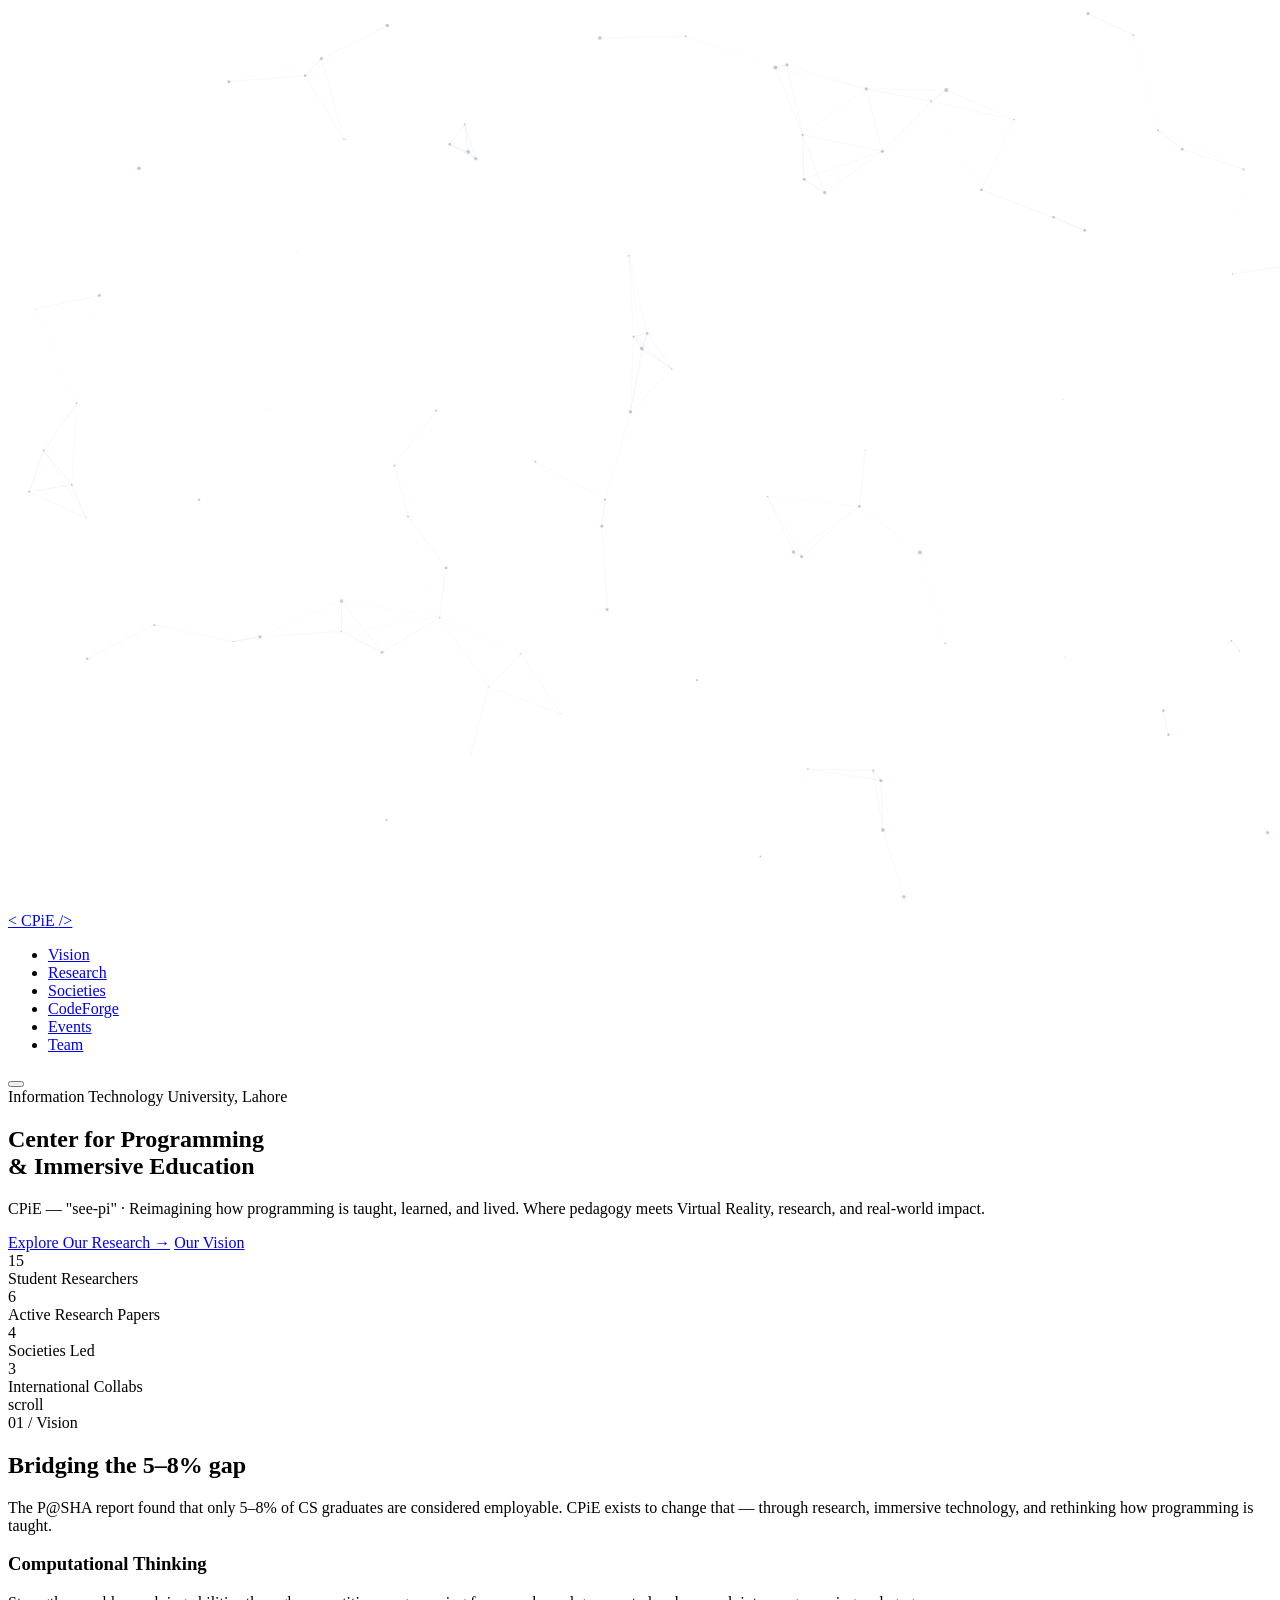
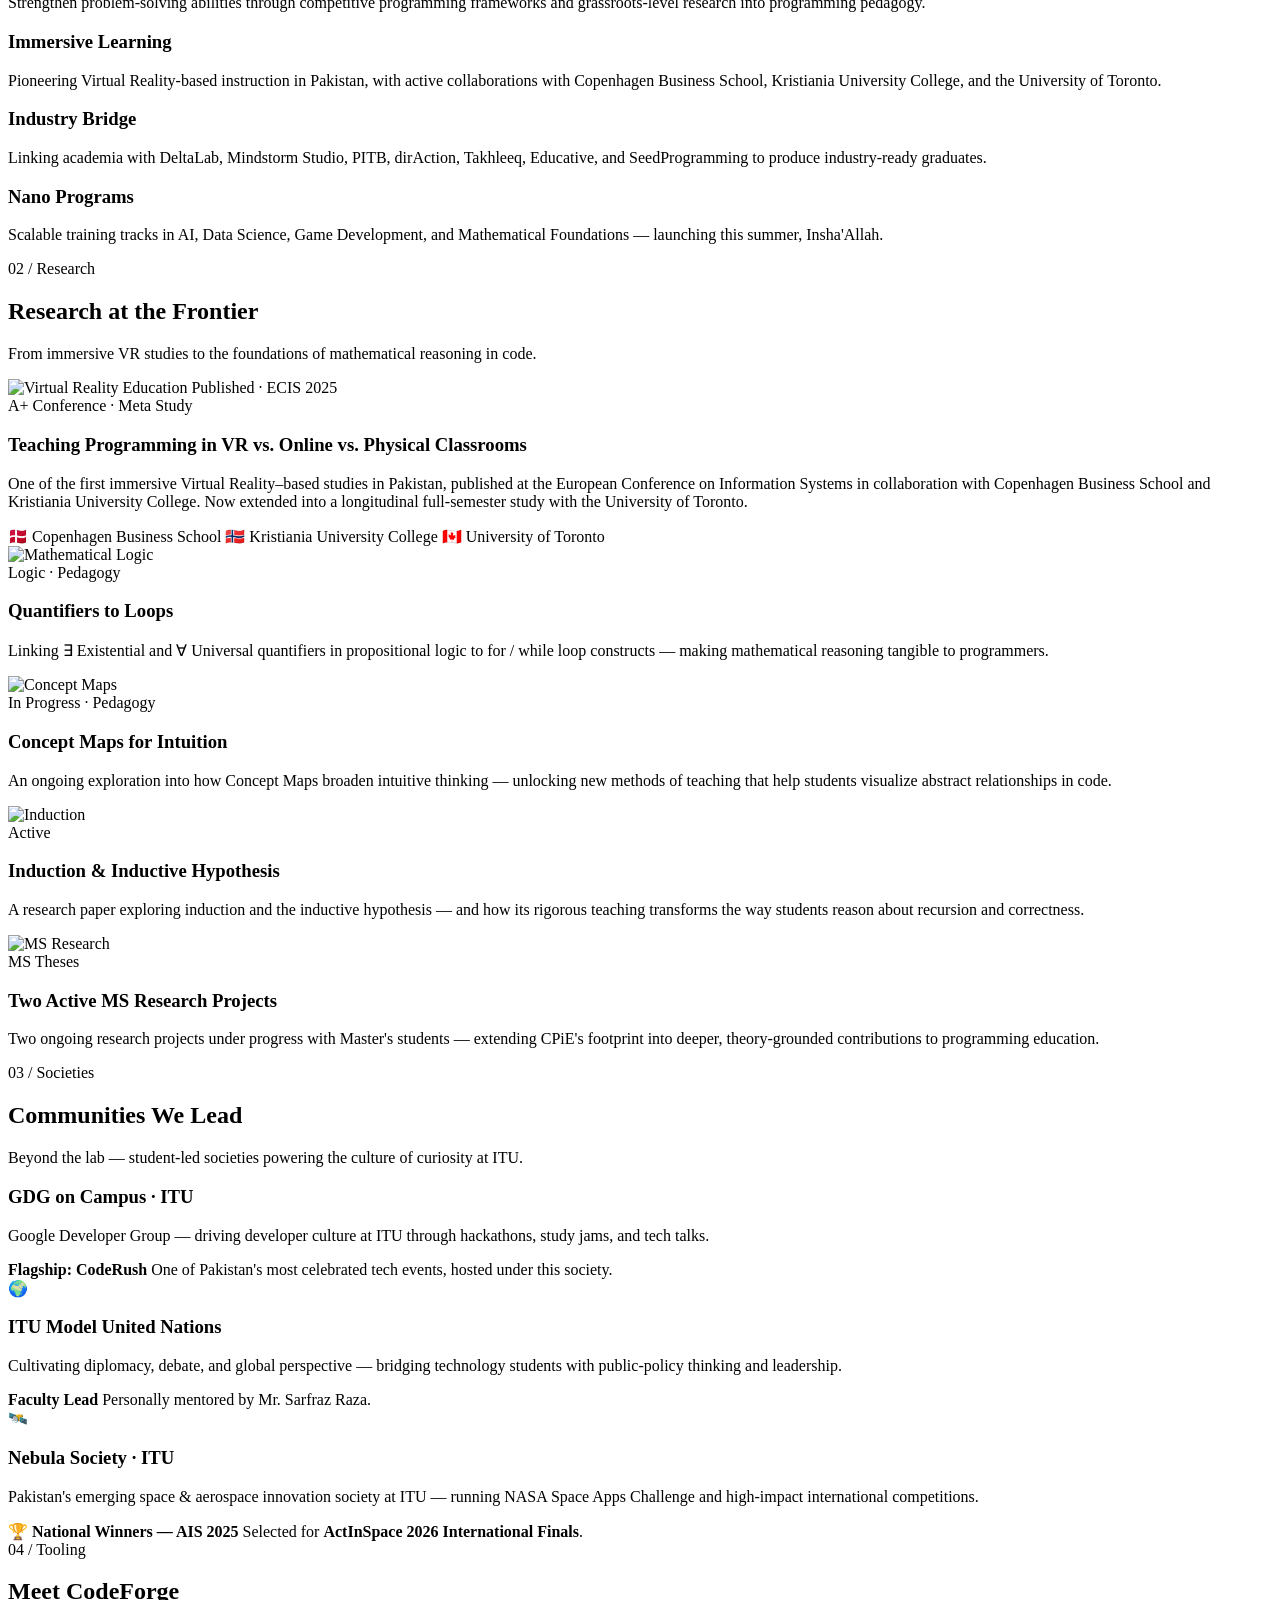
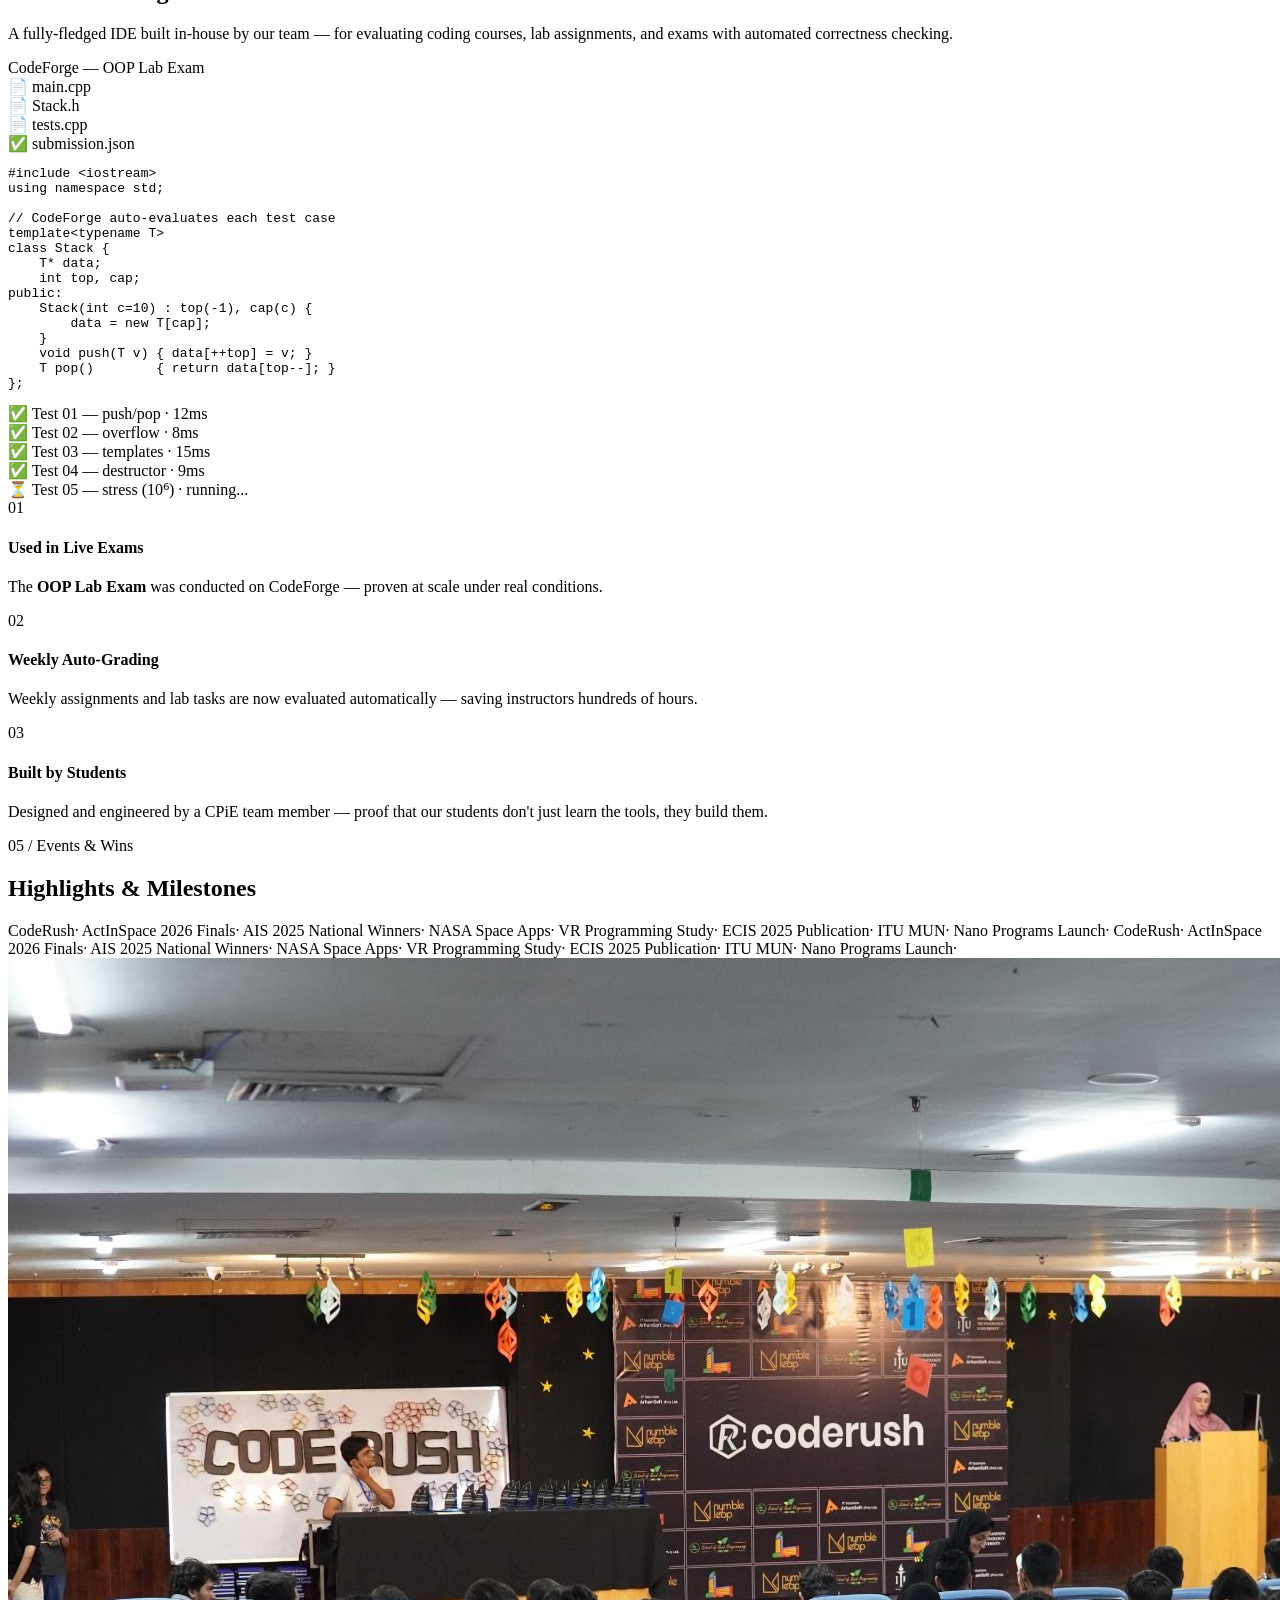
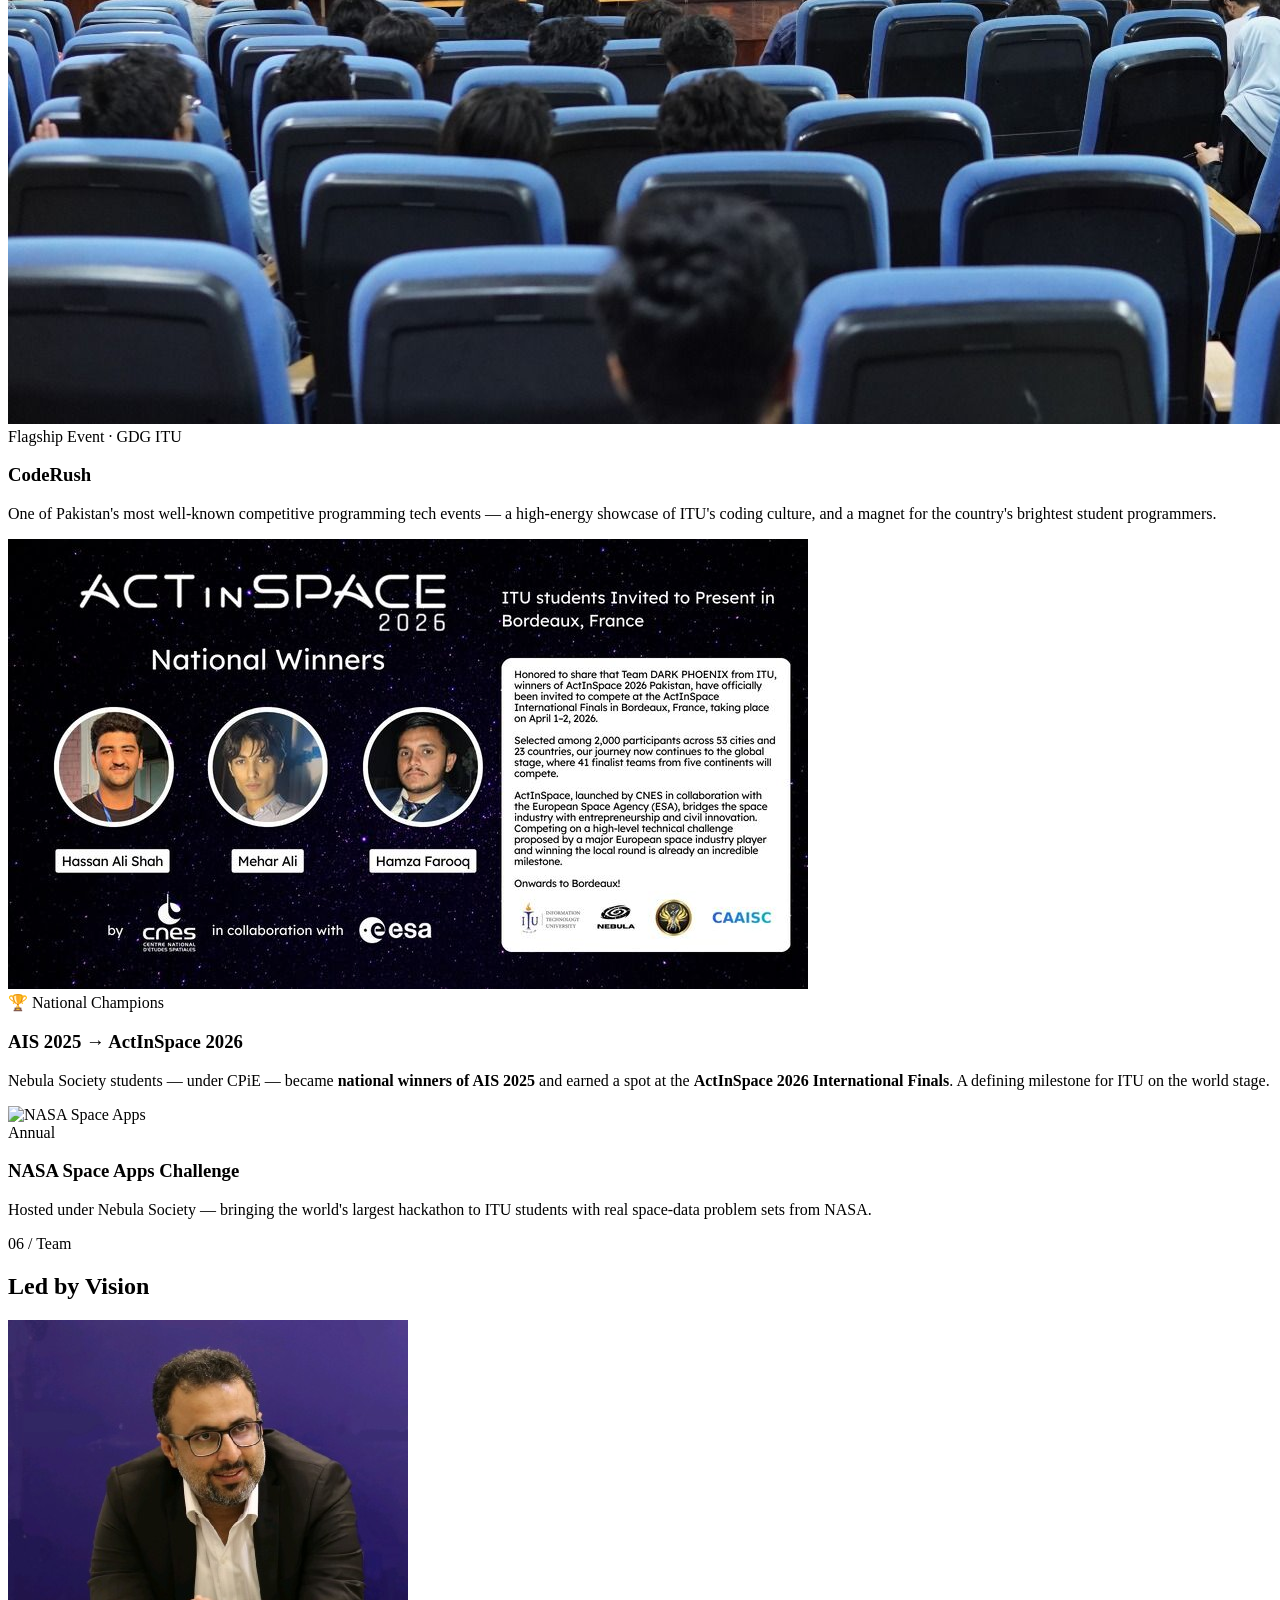
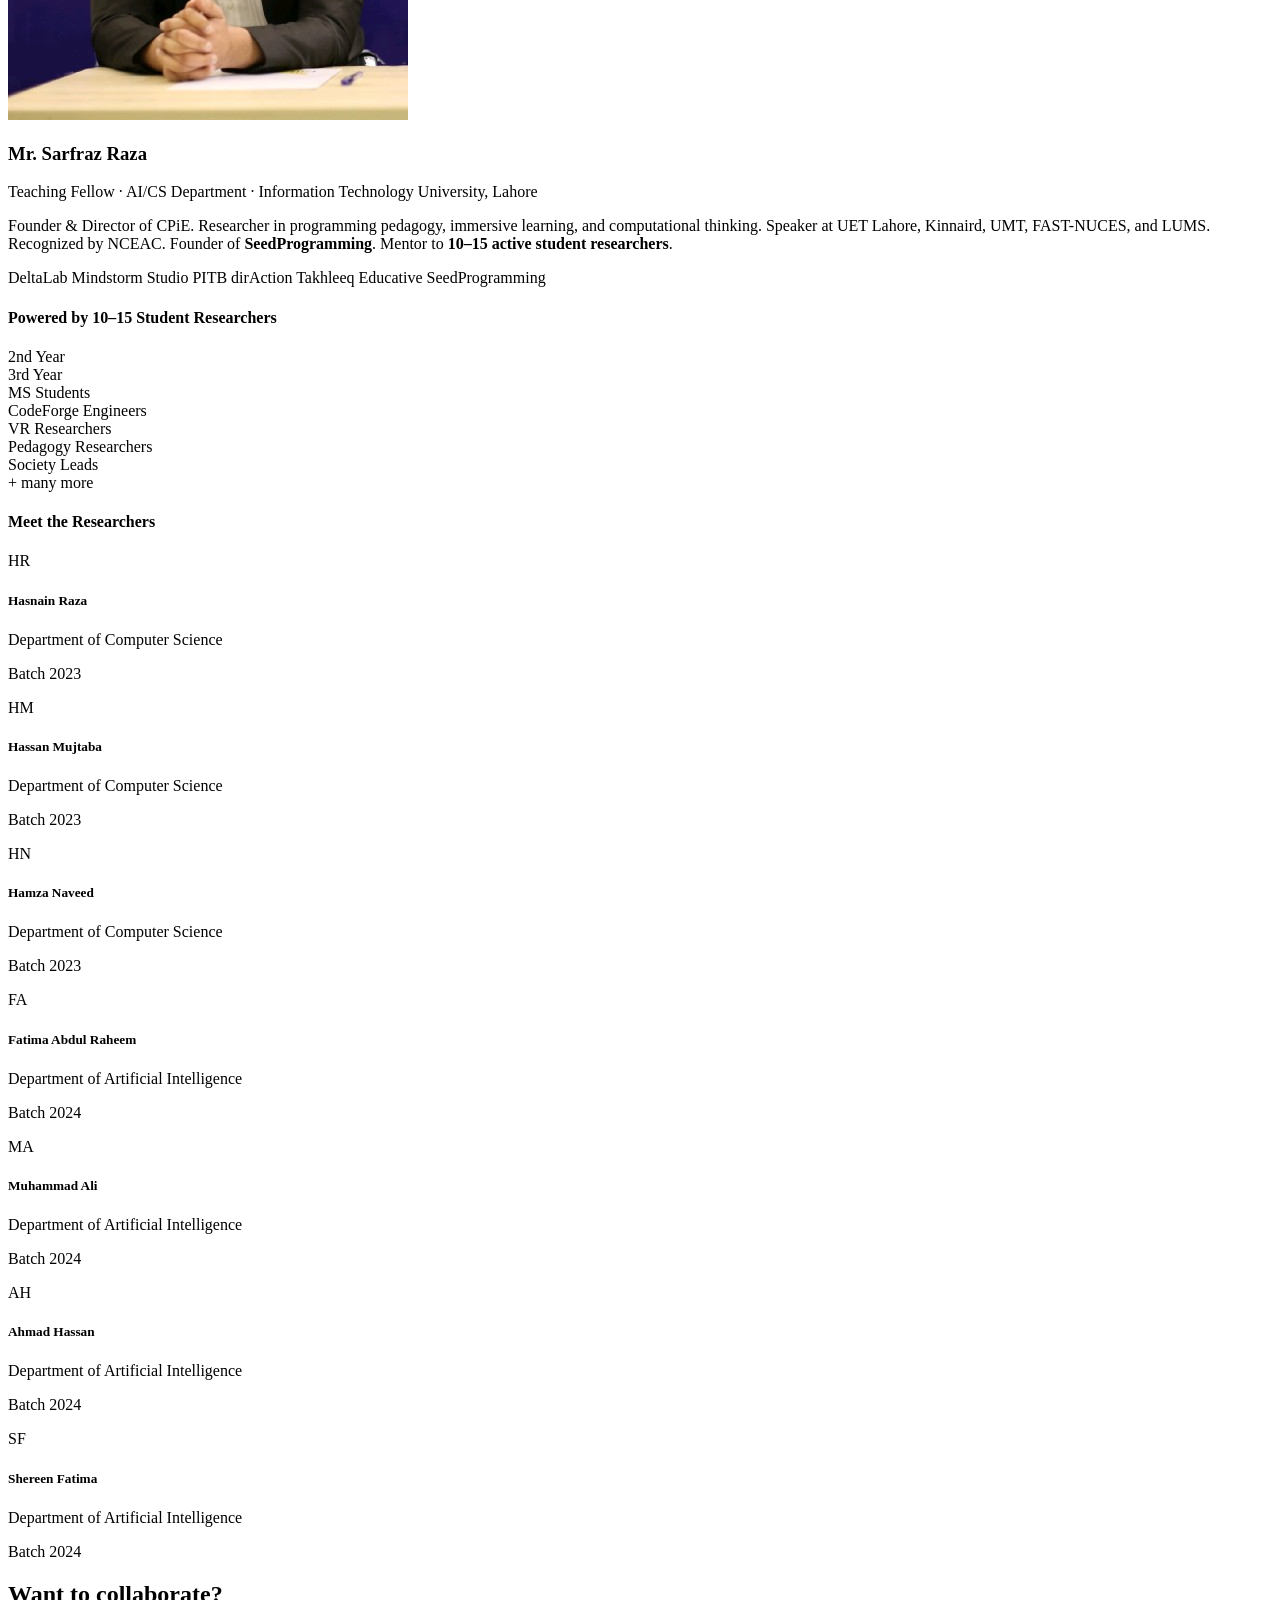
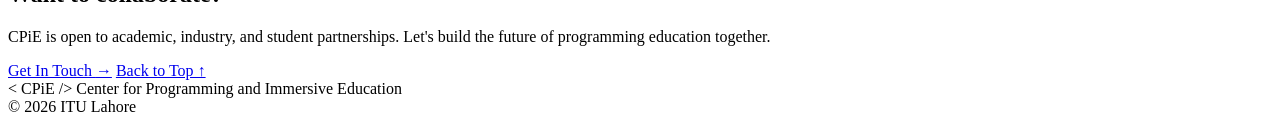
==== commit 633b4d30: "Version 4.0 with cpie-lab" ====
--- a/cpie-lab/index.html
+++ b/cpie-lab/index.html
@@ -7,7 +7,7 @@
 <link rel="preconnect" href="https://fonts.googleapis.com">
 <link rel="preconnect" href="https://fonts.gstatic.com" crossorigin>
 <link href="https://fonts.googleapis.com/css2?family=Space+Grotesk:wght@300;400;500;600;700&family=JetBrains+Mono:wght@400;600&family=Inter:wght@300;400;500;600;700;800&display=swap" rel="stylesheet">
-<link rel="stylesheet" href="styles.css" />
+<link rel="stylesheet" href="css/styles.css" />
 </head>
 <body>
 
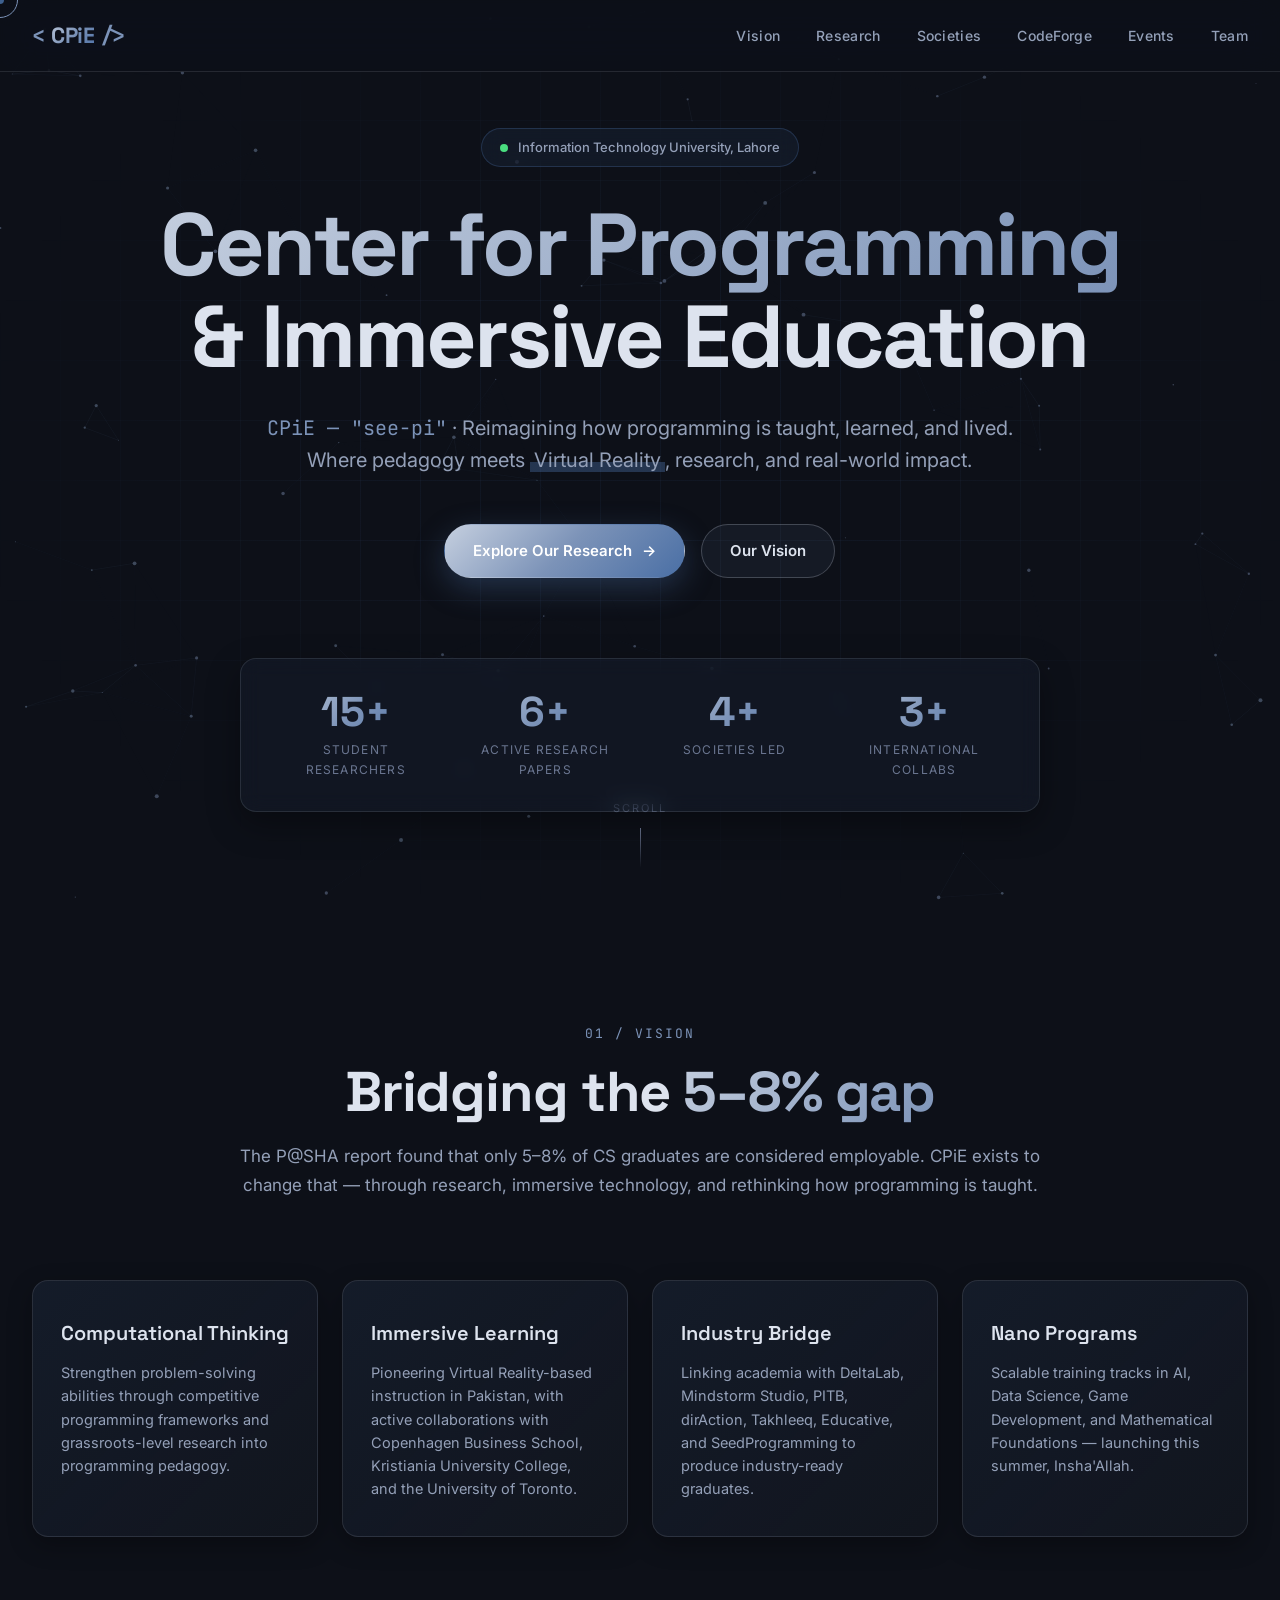
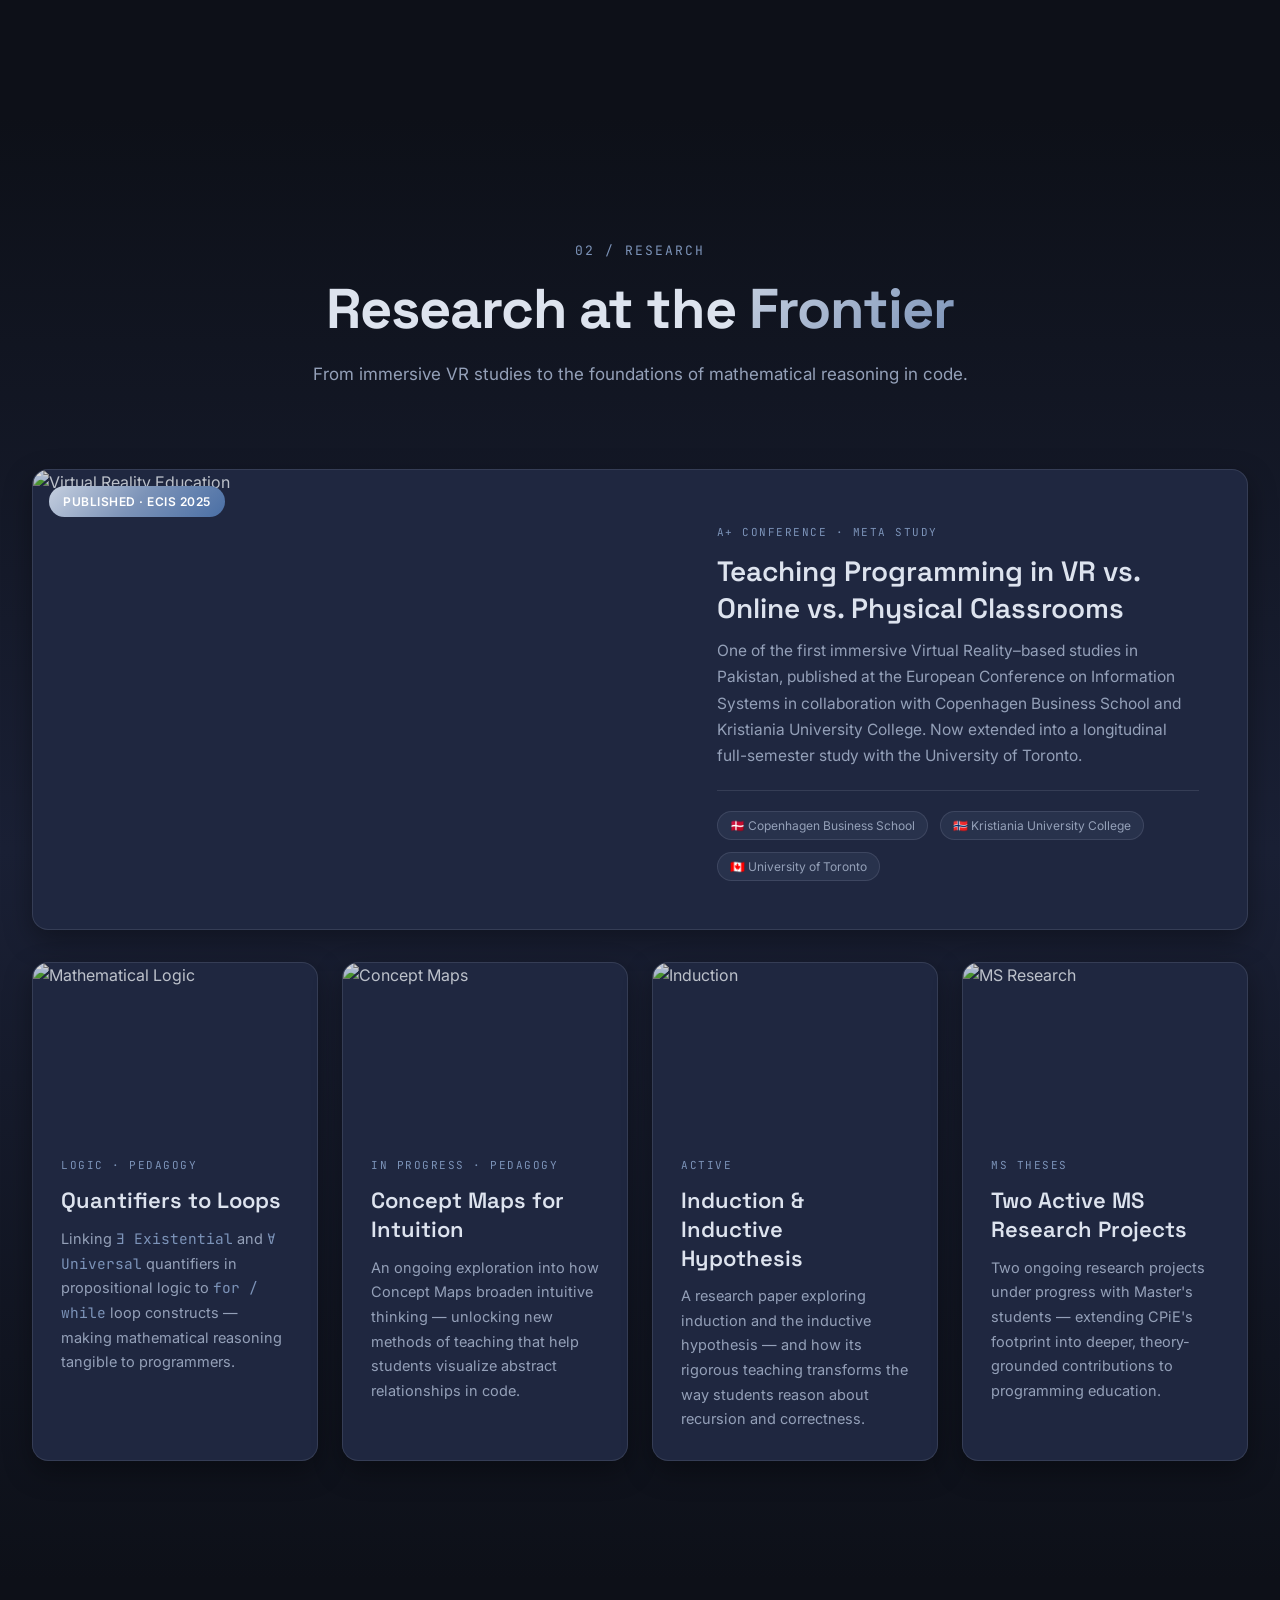
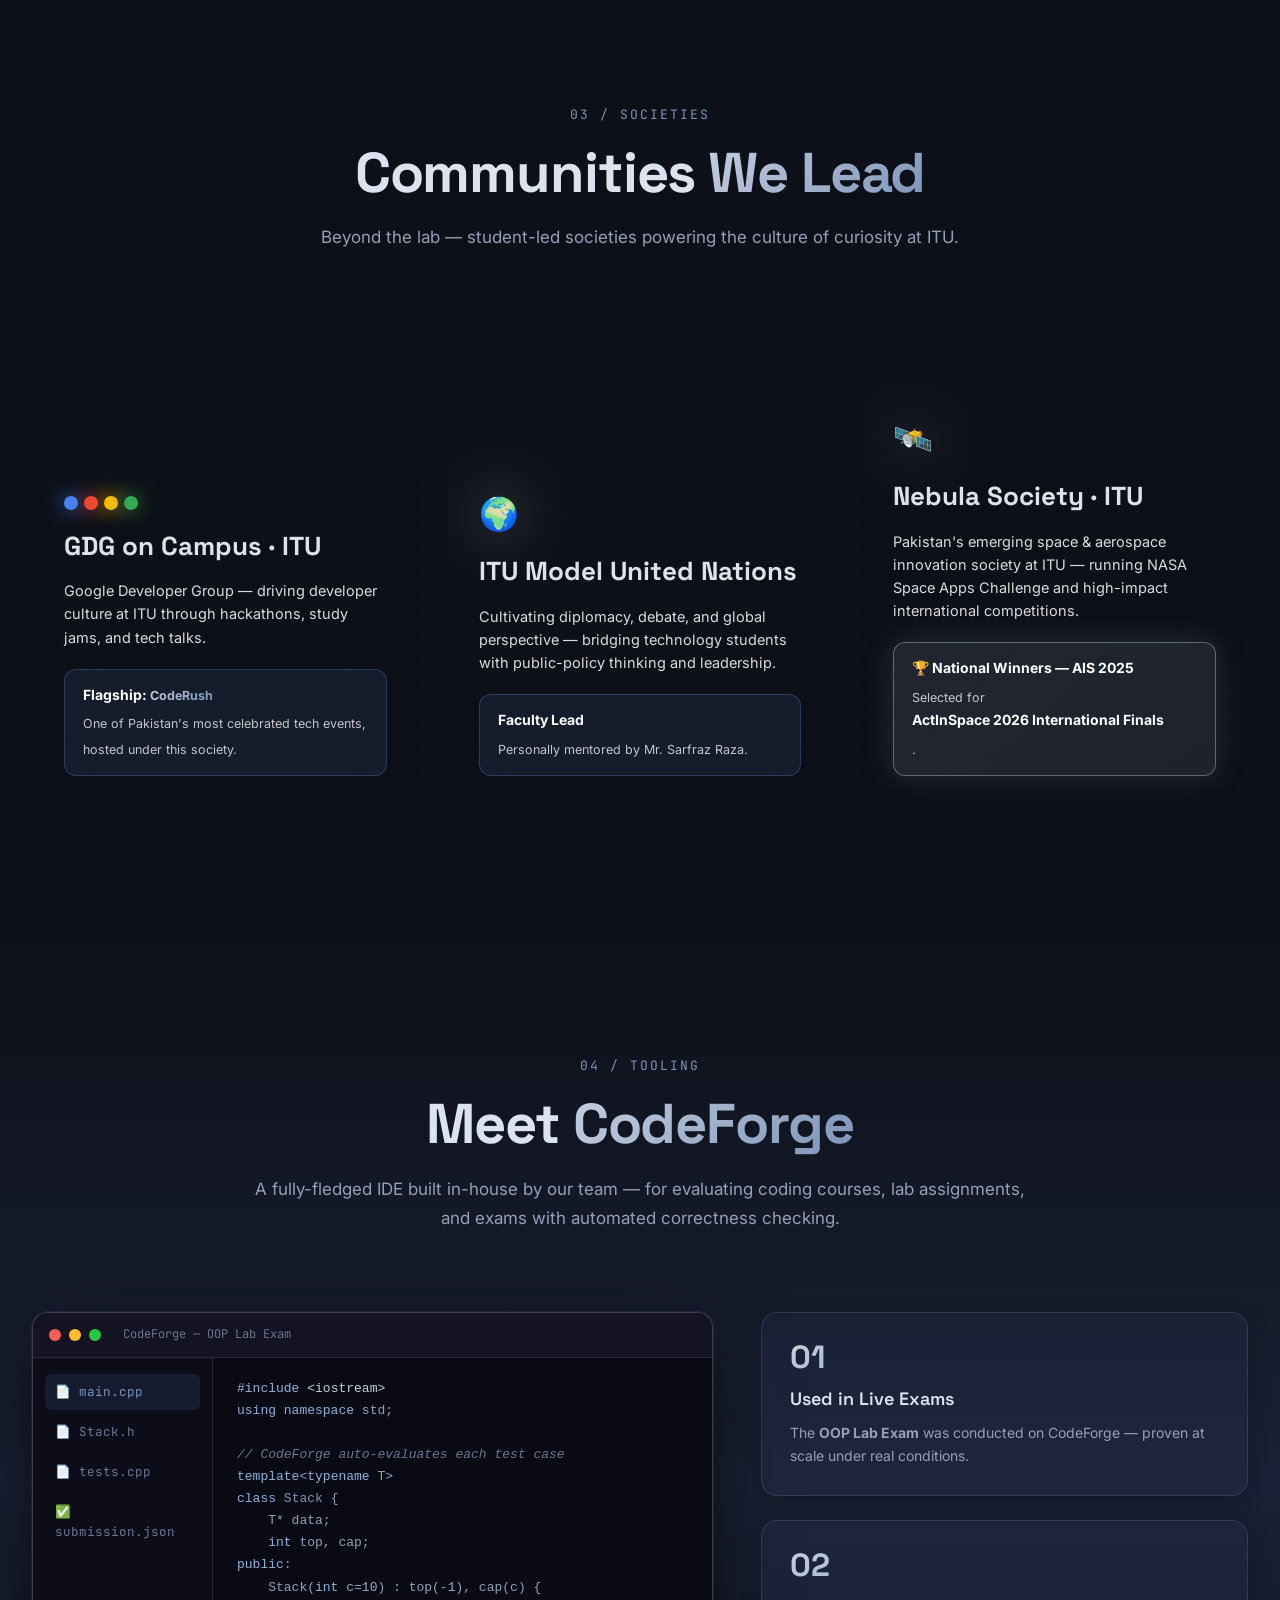
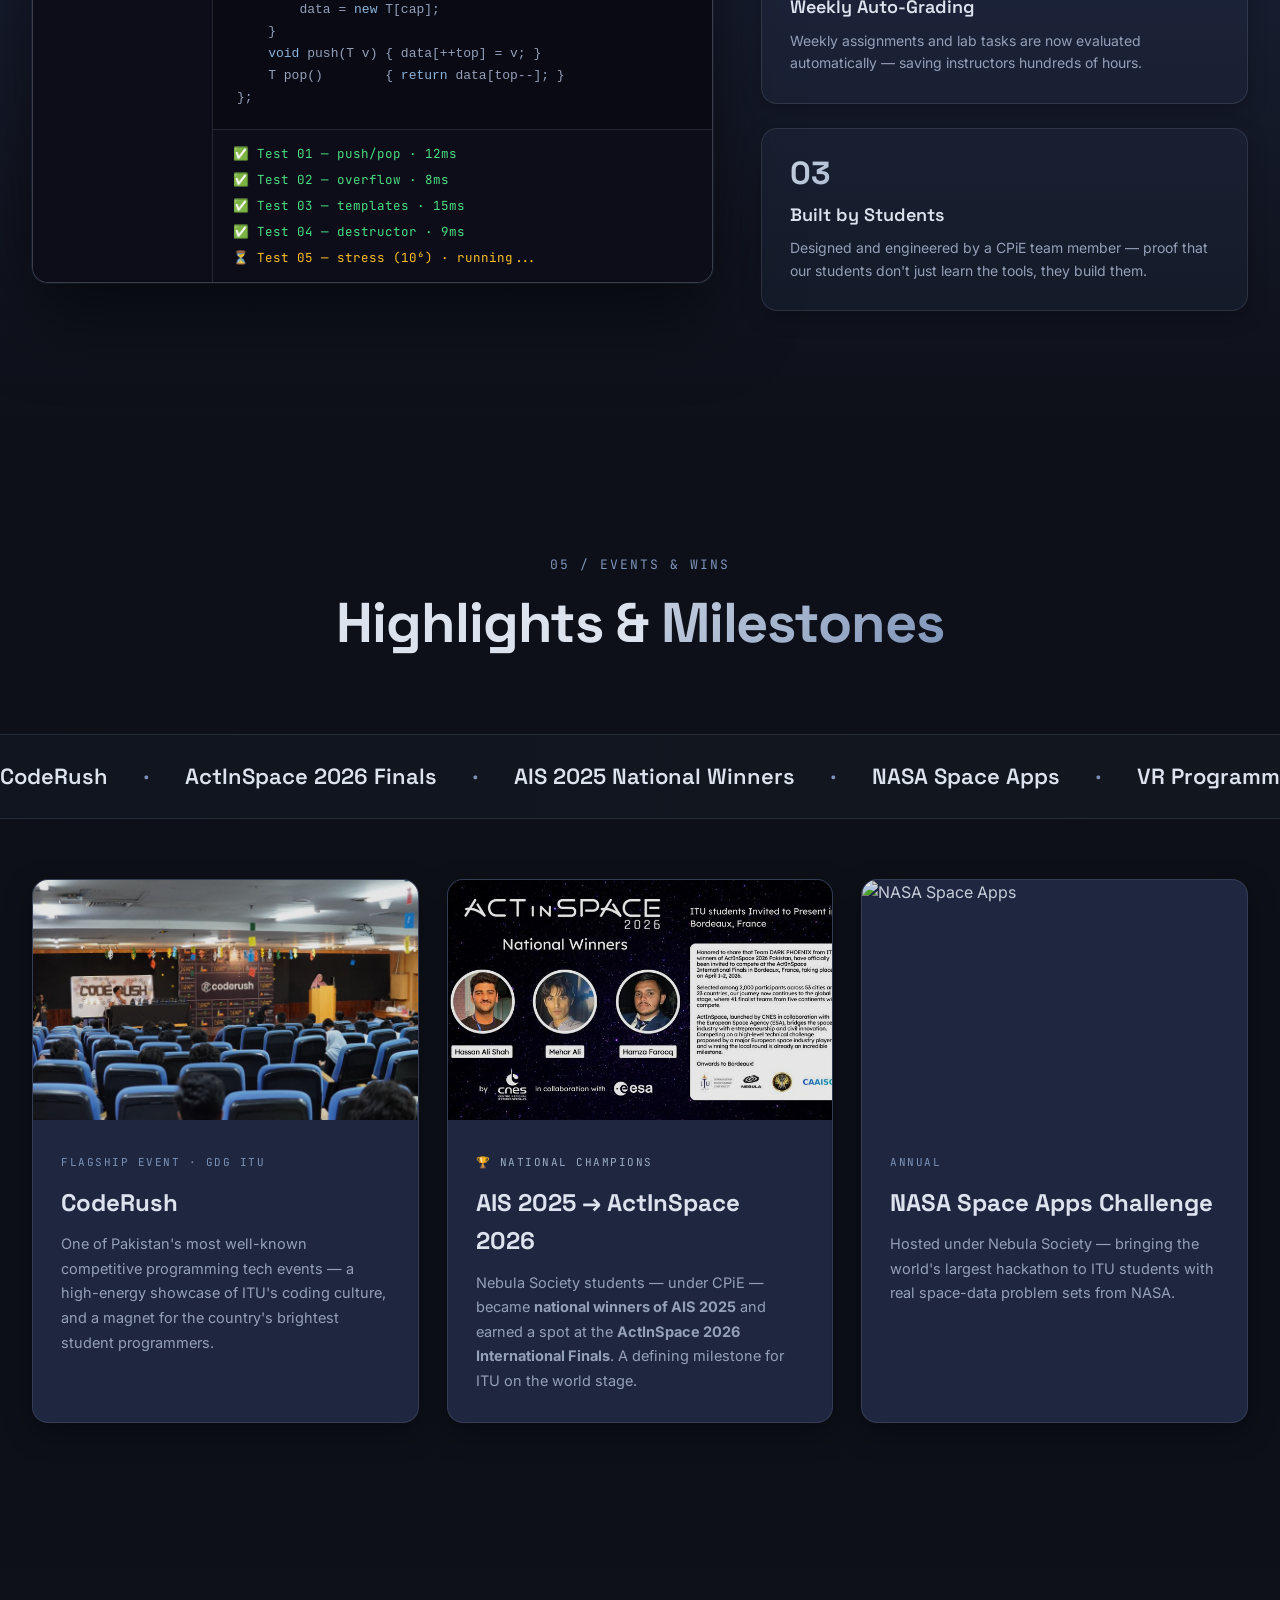
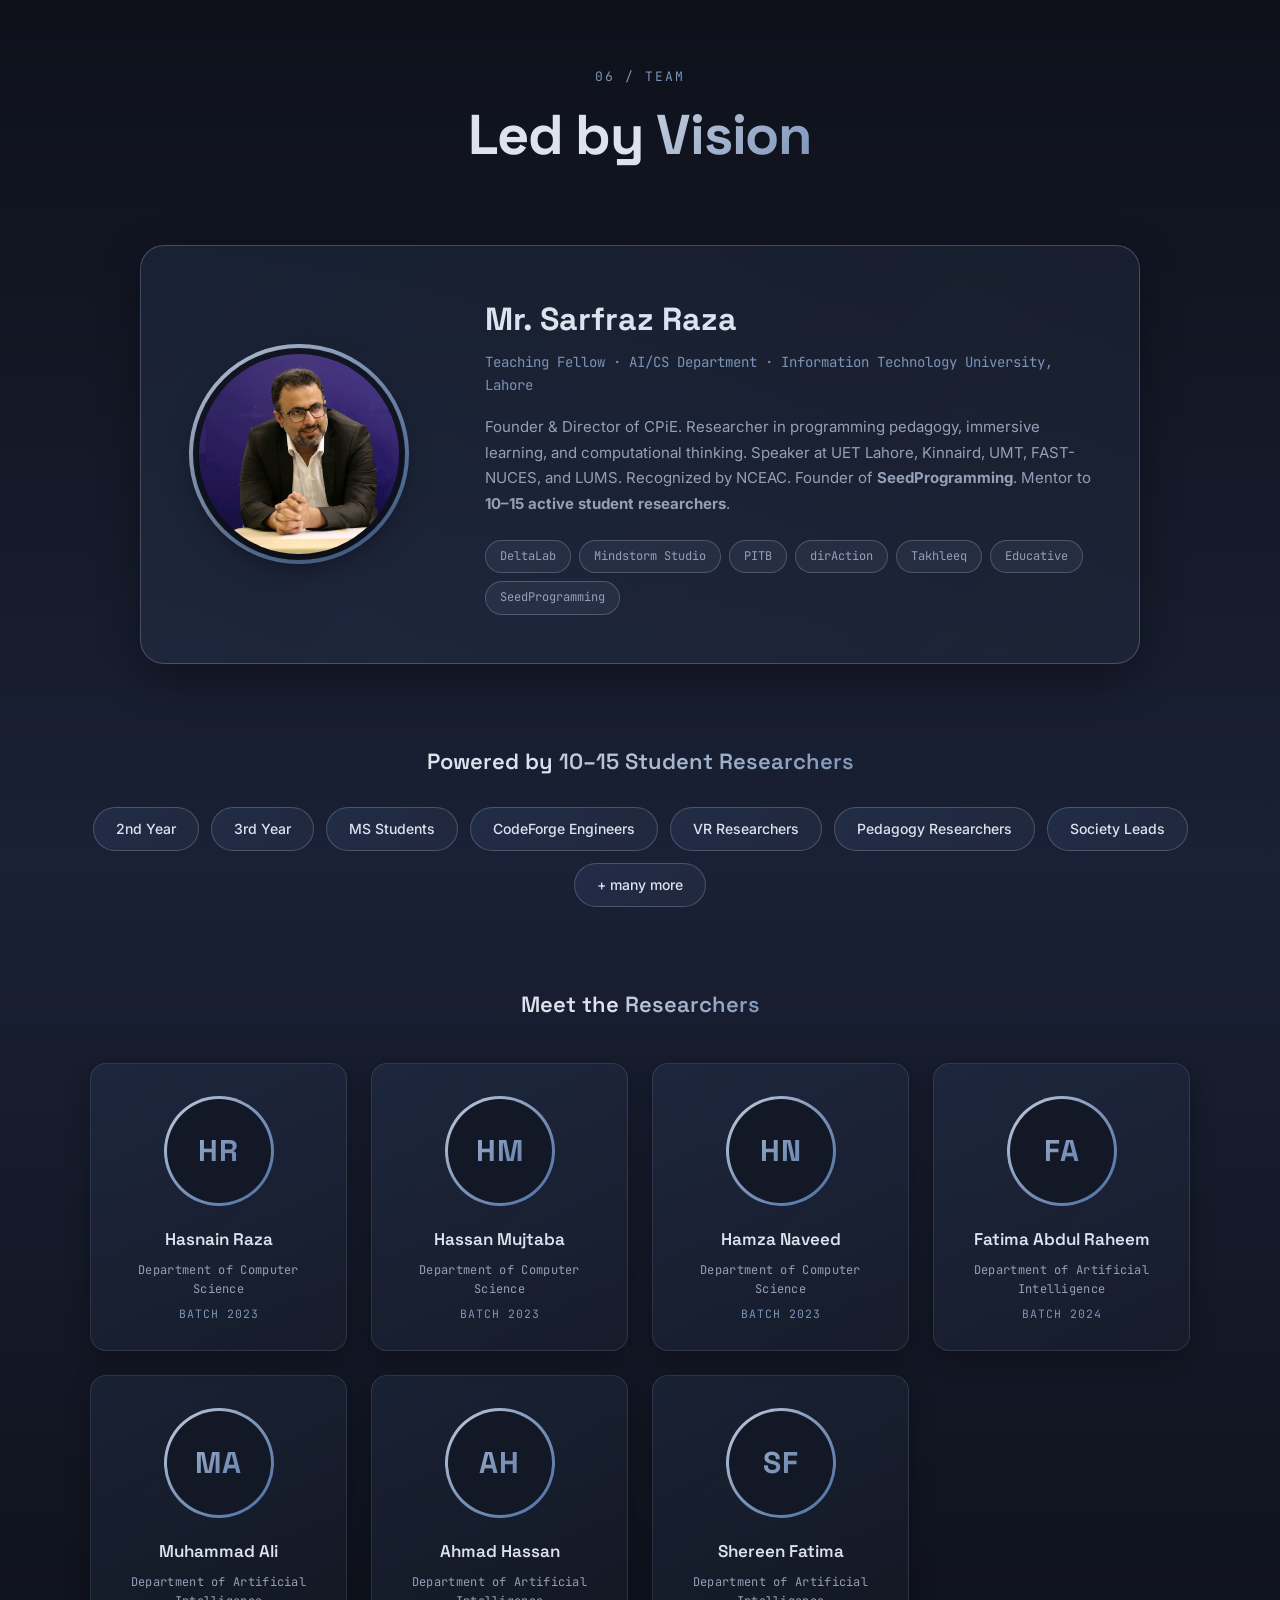
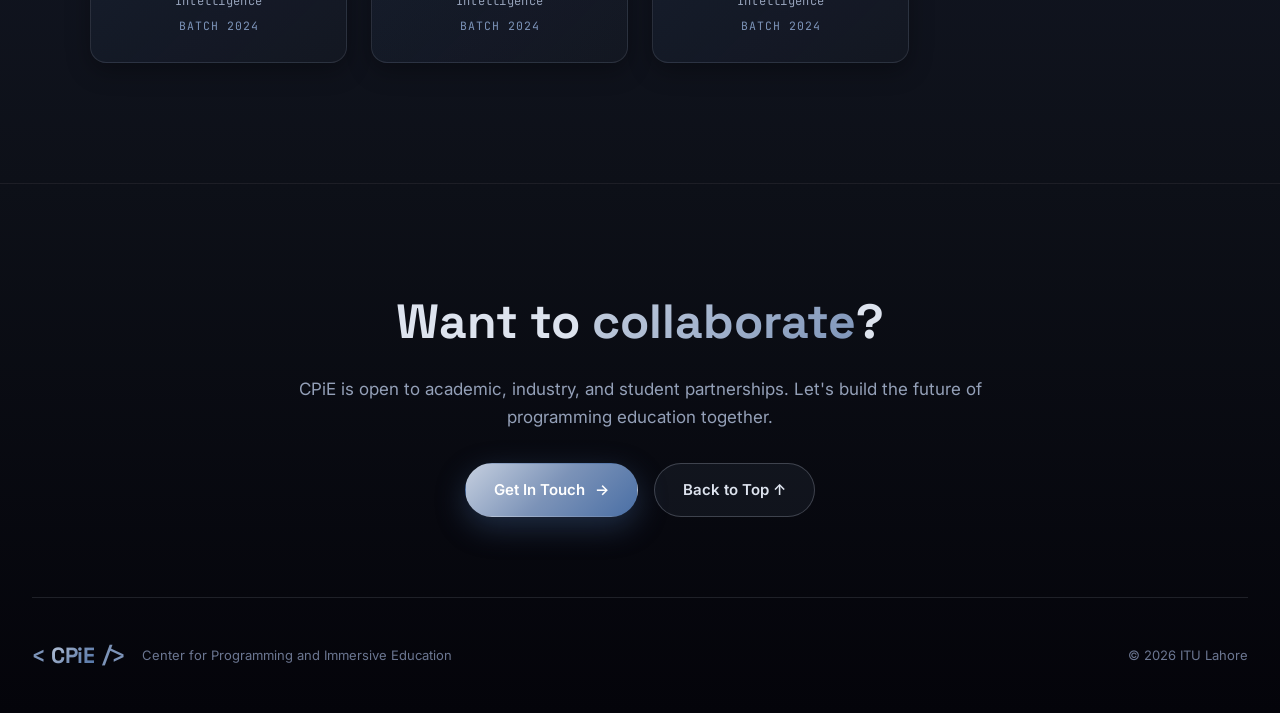
==== commit b3e32915: "Version 4.0 with cpie-lab" ====
--- a/cpie-lab/index.html
+++ b/cpie-lab/index.html
@@ -6,8 +6,10 @@
 <title>CPiE — Center for Programming and Immersive Education | ITU Lahore</title>
 <link rel="preconnect" href="https://fonts.googleapis.com">
 <link rel="preconnect" href="https://fonts.gstatic.com" crossorigin>
-<link href="https://fonts.googleapis.com/css2?family=Space+Grotesk:wght@300;400;500;600;700&family=JetBrains+Mono:wght@400;600&family=Inter:wght@300;400;500;600;700;800&display=swap" rel="stylesheet">
-<link rel="stylesheet" href="css/styles.css" />
+<link
+  href="https://fonts.googleapis.com/css2?family=Space+Grotesk:wght@300;400;500;600;700&family=JetBrains+Mono:wght@400;600&family=Inter:wght@300;400;500;600;700;800&display=swap"
+  rel="stylesheet">
+<link rel="stylesheet" href="styles.css" />
 </head>
 <body>
 
--- a/cpie-lab/styles.css
+++ b/cpie-lab/styles.css
@@ -0,0 +1,1196 @@
+/* ===========================
+   CPiE — Center for Programming & Immersive Education
+   Modern, immersive, interactive
+   =========================== */
+
+:root {
+  --bg: #0d1018;
+  --bg-2: #131826;
+  --bg-3: #1a2035;
+  --surface: #1f2740;
+  --surface-2: #2a3350;
+  --text: #dde3ee;
+  --text-dim: #94a0b8;
+  --text-mute: #6b7691;
+  --accent: #4a6fa5;
+  --accent-2: #7c93b8;
+  --accent-3: #c5cfdf;
+  --accent-4: #9bacc6;
+  --accent-grad: linear-gradient(135deg, #c5cfdf 0%, #7c93b8 50%, #4a6fa5 100%);
+  --accent-grad-2: linear-gradient(135deg, #dde3ee 0%, #4a6fa5 100%);
+  --border: rgba(197,207,223,0.13);
+  --border-bright: rgba(197,207,223,0.25);
+  --shadow: 0 20px 60px rgba(0,0,0,0.6);
+  --shadow-glow: 0 0 80px rgba(74,111,165,0.4);
+  --radius: 16px;
+  --radius-sm: 10px;
+  --radius-lg: 24px;
+}
+
+* { margin:0; padding:0; box-sizing:border-box; }
+
+html { scroll-behavior:smooth; scroll-padding-top:80px; }
+
+body {
+  font-family: 'Inter', -apple-system, BlinkMacSystemFont, sans-serif;
+  background: var(--bg);
+  color: var(--text);
+  line-height: 1.6;
+  overflow-x: hidden;
+  cursor: none;
+}
+
+/* ===== Background canvas ===== */
+#bg-canvas {
+  position: fixed;
+  inset: 0;
+  z-index: -1;
+  width: 100vw;
+  height: 100vh;
+  pointer-events: none;
+  opacity: 0.6;
+}
+
+/* ===== Custom cursor ===== */
+.cursor {
+  position: fixed;
+  width: 8px; height: 8px;
+  background: var(--accent);
+  border-radius: 50%;
+  pointer-events: none;
+  z-index: 9999;
+  transform: translate(-50%, -50%);
+  transition: transform 0.15s ease, background 0.2s;
+  mix-blend-mode: difference;
+}
+.cursor-follower {
+  position: fixed;
+  width: 36px; height: 36px;
+  border: 1.5px solid var(--accent-2);
+  border-radius: 50%;
+  pointer-events: none;
+  z-index: 9998;
+  transform: translate(-50%, -50%);
+  transition: transform 0.4s cubic-bezier(0.16, 1, 0.3, 1), width 0.2s, height 0.2s, border-color 0.2s;
+}
+.cursor.hover { transform: translate(-50%, -50%) scale(2); background: var(--accent-3); }
+.cursor-follower.hover { width:60px; height:60px; border-color: var(--accent-3); }
+
+@media (max-width: 900px) {
+  body { cursor: auto; }
+  .cursor, .cursor-follower { display: none; }
+}
+
+/* ===== Typography helpers ===== */
+.gradient-text {
+  background: var(--accent-grad);
+  -webkit-background-clip: text;
+  background-clip: text;
+  -webkit-text-fill-color: transparent;
+  background-size: 200% 200%;
+  animation: gradShift 6s ease infinite;
+}
+@keyframes gradShift {
+  0%, 100% { background-position: 0% 50%; }
+  50% { background-position: 100% 50%; }
+}
+.mono { font-family: 'JetBrains Mono', monospace; color: var(--accent-2); }
+.highlight {
+  background: linear-gradient(180deg, transparent 60%, rgba(74,111,165,0.4) 60%);
+  padding: 0 4px;
+}
+
+/* ===== Navigation ===== */
+.navbar {
+  position: fixed;
+  top: 0; left: 0; right: 0;
+  z-index: 1000;
+  padding: 18px 0;
+  backdrop-filter: blur(20px) saturate(180%);
+  -webkit-backdrop-filter: blur(20px) saturate(180%);
+  background: rgba(13,16,24,0.7);
+  border-bottom: 1px solid var(--border);
+  transition: padding 0.3s, background 0.3s;
+}
+.navbar.scrolled { padding: 12px 0; background: rgba(13,16,24,0.92); }
+
+.nav-container {
+  max-width: 1280px;
+  margin: 0 auto;
+  padding: 0 32px;
+  display: flex;
+  align-items: center;
+  justify-content: space-between;
+}
+
+.logo {
+  font-family: 'Space Grotesk', sans-serif;
+  font-weight: 700;
+  font-size: 22px;
+  text-decoration: none;
+  color: var(--text);
+  display: inline-flex;
+  align-items: center;
+  gap: 2px;
+}
+.logo-bracket { color: var(--accent-2); font-family: 'JetBrains Mono', monospace; }
+.logo-text {
+  background: var(--accent-grad);
+  -webkit-background-clip: text;
+  background-clip: text;
+  -webkit-text-fill-color: transparent;
+  margin: 0 4px;
+  letter-spacing: -0.5px;
+}
+
+.nav-links {
+  display: flex;
+  list-style: none;
+  gap: 36px;
+}
+.nav-links a {
+  color: var(--text-dim);
+  text-decoration: none;
+  font-size: 14px;
+  font-weight: 500;
+  letter-spacing: 0.3px;
+  position: relative;
+  transition: color 0.2s;
+}
+.nav-links a:hover { color: var(--text); }
+.nav-links a::after {
+  content: '';
+  position: absolute;
+  bottom: -6px; left: 0;
+  width: 0; height: 2px;
+  background: var(--accent-grad);
+  transition: width 0.3s ease;
+}
+.nav-links a:hover::after { width: 100%; }
+
+.nav-toggle {
+  display: none;
+  background: none;
+  border: none;
+  cursor: pointer;
+  flex-direction: column;
+  gap: 5px;
+}
+.nav-toggle span {
+  width: 24px; height: 2px;
+  background: var(--text);
+  transition: 0.3s;
+}
+
+/* ===== HERO ===== */
+.hero {
+  min-height: 100vh;
+  display: flex;
+  align-items: center;
+  justify-content: center;
+  position: relative;
+  padding: 120px 32px 80px;
+  overflow: hidden;
+}
+
+.hero-grid {
+  position: absolute;
+  inset: 0;
+  background-image:
+    linear-gradient(rgba(74,111,165,0.08) 1px, transparent 1px),
+    linear-gradient(90deg, rgba(74,111,165,0.08) 1px, transparent 1px);
+  background-size: 60px 60px;
+  mask-image: radial-gradient(ellipse at center, black 30%, transparent 75%);
+  -webkit-mask-image: radial-gradient(ellipse at center, black 30%, transparent 75%);
+  z-index: 0;
+}
+
+.hero-content {
+  position: relative;
+  z-index: 1;
+  max-width: 1100px;
+  text-align: center;
+}
+
+.hero-badge {
+  display: inline-flex;
+  align-items: center;
+  gap: 10px;
+  padding: 8px 18px;
+  background: rgba(74,111,165,0.1);
+  border: 1px solid rgba(74,111,165,0.3);
+  border-radius: 100px;
+  font-size: 13px;
+  font-weight: 500;
+  color: var(--text-dim);
+  margin-bottom: 32px;
+  backdrop-filter: blur(10px);
+}
+.pulse-dot {
+  width: 8px; height: 8px;
+  background: #4ade80;
+  border-radius: 50%;
+  box-shadow: 0 0 0 0 rgba(74,222,128,0.7);
+  animation: pulse 2s infinite;
+}
+@keyframes pulse {
+  0% { box-shadow: 0 0 0 0 rgba(74,222,128,0.7); }
+  70% { box-shadow: 0 0 0 12px rgba(74,222,128,0); }
+  100% { box-shadow: 0 0 0 0 rgba(74,222,128,0); }
+}
+
+.hero-title {
+  font-family: 'Space Grotesk', sans-serif;
+  font-size: clamp(2.5rem, 7vw, 5.5rem);
+  font-weight: 700;
+  line-height: 1.05;
+  letter-spacing: -0.03em;
+  margin-bottom: 28px;
+}
+
+.hero-subtitle {
+  font-size: clamp(1rem, 1.6vw, 1.25rem);
+  color: var(--text-dim);
+  max-width: 760px;
+  margin: 0 auto 48px;
+  line-height: 1.6;
+}
+
+.hero-cta {
+  display: flex;
+  gap: 16px;
+  justify-content: center;
+  flex-wrap: wrap;
+  margin-bottom: 80px;
+}
+
+.btn {
+  display: inline-flex;
+  align-items: center;
+  gap: 10px;
+  padding: 14px 28px;
+  border-radius: 100px;
+  font-weight: 600;
+  font-size: 15px;
+  text-decoration: none;
+  border: 1.5px solid transparent;
+  transition: all 0.3s cubic-bezier(0.16, 1, 0.3, 1);
+  cursor: none;
+  position: relative;
+  overflow: hidden;
+}
+.btn-primary {
+  background: var(--accent-grad);
+  color: white;
+  box-shadow: 0 10px 30px rgba(74,111,165,0.35);
+}
+.btn-primary:hover {
+  transform: translateY(-3px);
+  box-shadow: 0 16px 40px rgba(74,111,165,0.5);
+}
+.btn-primary span { transition: transform 0.3s; display: inline-block; }
+.btn-primary:hover span { transform: translateX(4px); }
+
+.btn-ghost {
+  background: rgba(124,147,184,0.08);
+  border-color: var(--border-bright);
+  color: var(--text);
+}
+.btn-ghost:hover {
+  background: rgba(124,147,184,0.14);
+  border-color: var(--accent-2);
+}
+
+.hero-stats {
+  display: grid;
+  grid-template-columns: repeat(4, 1fr);
+  gap: 24px;
+  max-width: 800px;
+  margin: 0 auto;
+  padding: 32px;
+  background: rgba(74,111,165,0.07);
+  border: 1px solid var(--border);
+  border-radius: var(--radius);
+  backdrop-filter: blur(10px);
+  box-shadow: 0 12px 32px rgba(0,0,0,0.35);
+}
+.stat-num {
+  font-family: 'Space Grotesk', sans-serif;
+  font-size: clamp(1.8rem, 3.5vw, 2.6rem);
+  font-weight: 700;
+  background: var(--accent-grad);
+  -webkit-background-clip: text;
+  background-clip: text;
+  -webkit-text-fill-color: transparent;
+  line-height: 1;
+}
+.stat-num::after { content: '+'; }
+.stat-label {
+  font-size: 12px;
+  color: var(--text-mute);
+  text-transform: uppercase;
+  letter-spacing: 1.2px;
+  margin-top: 8px;
+}
+
+.hero-scroll {
+  position: absolute;
+  bottom: 32px;
+  left: 50%;
+  transform: translateX(-50%);
+  display: flex;
+  flex-direction: column;
+  align-items: center;
+  gap: 10px;
+  color: var(--text-mute);
+  font-size: 11px;
+  text-transform: uppercase;
+  letter-spacing: 2px;
+}
+.scroll-line {
+  width: 1px;
+  height: 40px;
+  background: linear-gradient(180deg, var(--text-mute), transparent);
+  position: relative;
+  overflow: hidden;
+}
+.scroll-line::after {
+  content: '';
+  position: absolute;
+  top: -10px; left: 0;
+  width: 1px; height: 10px;
+  background: var(--accent-2);
+  animation: scrollDown 2s infinite;
+}
+@keyframes scrollDown {
+  0% { transform: translateY(0); opacity: 0; }
+  50% { opacity: 1; }
+  100% { transform: translateY(50px); opacity: 0; }
+}
+
+/* ===== Sections ===== */
+.section {
+  padding: 120px 32px;
+  position: relative;
+}
+.section-dark {
+  background: linear-gradient(180deg, var(--bg) 0%, var(--bg-3) 50%, var(--bg) 100%);
+}
+
+.container {
+  max-width: 1280px;
+  margin: 0 auto;
+}
+
+.section-header {
+  text-align: center;
+  max-width: 800px;
+  margin: 0 auto 80px;
+}
+
+.section-tag {
+  display: inline-block;
+  font-family: 'JetBrains Mono', monospace;
+  font-size: 13px;
+  color: var(--accent-2);
+  margin-bottom: 16px;
+  letter-spacing: 2px;
+  text-transform: uppercase;
+}
+
+.section-title {
+  font-family: 'Space Grotesk', sans-serif;
+  font-size: clamp(2rem, 5vw, 3.5rem);
+  font-weight: 700;
+  line-height: 1.1;
+  margin-bottom: 20px;
+  letter-spacing: -0.02em;
+}
+
+.section-sub {
+  color: var(--text-dim);
+  font-size: 17px;
+  line-height: 1.7;
+}
+
+/* ===== VISION CARDS ===== */
+.vision-grid {
+  display: grid;
+  grid-template-columns: repeat(auto-fit, minmax(260px, 1fr));
+  gap: 24px;
+  margin-bottom: 60px;
+}
+
+.vision-card {
+  position: relative;
+  padding: 36px 28px;
+  background: linear-gradient(135deg, rgba(74,111,165,0.12), rgba(124,147,184,0.04));
+  border: 1px solid var(--border);
+  border-radius: var(--radius);
+  transition: all 0.4s cubic-bezier(0.16, 1, 0.3, 1);
+  overflow: hidden;
+  box-shadow: 0 8px 24px rgba(0,0,0,0.3);
+}
+.vision-card::before {
+  content: '';
+  position: absolute;
+  inset: 0;
+  background: radial-gradient(circle at var(--mx, 50%) var(--my, 50%), rgba(74,111,165,0.15), transparent 50%);
+  opacity: 0;
+  transition: opacity 0.4s;
+}
+.vision-card:hover {
+  transform: translateY(-8px);
+  border-color: var(--accent);
+  box-shadow: 0 20px 50px rgba(74,111,165,0.15);
+}
+.vision-card:hover::before { opacity: 1; }
+.vc-icon {
+  font-size: 36px;
+  margin-bottom: 16px;
+  filter: drop-shadow(0 0 20px rgba(74,111,165,0.3));
+}
+.vision-card h3 {
+  font-family: 'Space Grotesk', sans-serif;
+  font-size: 20px;
+  margin-bottom: 12px;
+  font-weight: 600;
+}
+.vision-card p { color: var(--text-dim); font-size: 14.5px; line-height: 1.6; }
+
+.quote-block {
+  position: relative;
+  max-width: 900px;
+  margin: 0 auto;
+  padding: 40px 60px;
+  background: linear-gradient(135deg, rgba(74,111,165,0.08), rgba(124,147,184,0.04));
+  border: 1px solid rgba(74,111,165,0.2);
+  border-radius: var(--radius-lg);
+  text-align: center;
+}
+.quote-mark {
+  position: absolute;
+  top: -20px; left: 30px;
+  font-family: 'Space Grotesk', sans-serif;
+  font-size: 100px;
+  line-height: 1;
+  background: var(--accent-grad);
+  -webkit-background-clip: text;
+  background-clip: text;
+  -webkit-text-fill-color: transparent;
+}
+.quote-block p { font-size: 17px; line-height: 1.7; color: var(--text); }
+
+/* ===== RESEARCH ===== */
+.research-showcase {
+  display: flex;
+  flex-direction: column;
+  gap: 32px;
+}
+
+.research-card {
+  background: var(--surface);
+  border: 1px solid var(--border);
+  border-radius: var(--radius);
+  overflow: hidden;
+  transition: all 0.4s cubic-bezier(0.16, 1, 0.3, 1);
+  box-shadow: 0 10px 28px rgba(0,0,0,0.35);
+}
+.research-card:hover {
+  transform: translateY(-6px);
+  border-color: var(--accent);
+  box-shadow: 0 20px 40px rgba(0,0,0,0.4);
+}
+.rc-image {
+  position: relative;
+  overflow: hidden;
+  aspect-ratio: 16 / 9;
+}
+.rc-image img {
+  width: 100%; height: 100%;
+  object-fit: cover;
+  transition: transform 0.6s cubic-bezier(0.16, 1, 0.3, 1);
+  filter: brightness(0.85);
+}
+.research-card:hover .rc-image img {
+  transform: scale(1.06);
+  filter: brightness(1);
+}
+.rc-badge {
+  position: absolute;
+  top: 16px; left: 16px;
+  padding: 6px 14px;
+  background: var(--accent-grad);
+  color: white;
+  font-size: 12px;
+  font-weight: 600;
+  border-radius: 100px;
+  text-transform: uppercase;
+  letter-spacing: 0.5px;
+}
+.rc-body { padding: 28px; }
+.rc-tag {
+  display: inline-block;
+  font-family: 'JetBrains Mono', monospace;
+  font-size: 11px;
+  color: var(--accent-2);
+  margin-bottom: 12px;
+  text-transform: uppercase;
+  letter-spacing: 1.5px;
+}
+.research-card h3 {
+  font-family: 'Space Grotesk', sans-serif;
+  font-size: 22px;
+  font-weight: 600;
+  margin-bottom: 12px;
+  line-height: 1.3;
+}
+.research-card p { color: var(--text-dim); font-size: 14.5px; line-height: 1.7; }
+.rc-meta {
+  display: flex;
+  flex-wrap: wrap;
+  gap: 12px;
+  margin-top: 20px;
+  padding-top: 20px;
+  border-top: 1px solid var(--border);
+}
+.rc-meta span {
+  font-size: 12px;
+  color: var(--text-dim);
+  padding: 4px 12px;
+  background: rgba(124,147,184,0.10);
+  border: 1px solid var(--border);
+  border-radius: 100px;
+}
+
+.research-featured {
+  display: grid;
+  grid-template-columns: 1.1fr 1fr;
+  gap: 0;
+}
+.research-featured .rc-image { aspect-ratio: auto; }
+.research-featured .rc-body { padding: 48px; align-self: center; }
+.research-featured h3 { font-size: 28px; }
+.research-featured p { font-size: 15.5px; }
+
+.research-grid {
+  display: grid;
+  grid-template-columns: repeat(auto-fit, minmax(280px, 1fr));
+  gap: 24px;
+}
+
+/* ===== SOCIETIES ===== */
+.societies-grid {
+  display: grid;
+  grid-template-columns: repeat(auto-fit, minmax(320px, 1fr));
+  gap: 28px;
+}
+
+.society-card {
+  position: relative;
+  height: 480px;
+  border-radius: var(--radius-lg);
+  overflow: hidden;
+  cursor: none;
+  transition: transform 0.5s cubic-bezier(0.16, 1, 0.3, 1);
+}
+.society-card:hover { transform: translateY(-10px) scale(1.01); }
+
+.society-bg {
+  position: absolute;
+  inset: 0;
+  background-size: cover;
+  background-position: center;
+  filter: brightness(0.5) saturate(1.2);
+  transition: transform 0.7s ease, filter 0.5s;
+}
+.society-card:hover .society-bg {
+  transform: scale(1.08);
+  filter: brightness(0.4) saturate(1.4);
+}
+.society-card::after {
+  content: '';
+  position: absolute;
+  inset: 0;
+  background: linear-gradient(180deg, transparent 30%, rgba(13,16,24,0.95) 100%);
+  z-index: 1;
+}
+
+.society-content {
+  position: absolute;
+  bottom: 0; left: 0; right: 0;
+  padding: 36px 32px;
+  z-index: 2;
+}
+.society-content h3 {
+  font-family: 'Space Grotesk', sans-serif;
+  font-size: 26px;
+  font-weight: 700;
+  margin-bottom: 12px;
+}
+.society-content > p {
+  color: rgba(255,255,255,0.85);
+  font-size: 14.5px;
+  line-height: 1.6;
+  margin-bottom: 20px;
+}
+
+.society-logo {
+  display: flex;
+  gap: 6px;
+  margin-bottom: 16px;
+}
+.society-logo .dot {
+  width: 14px; height: 14px;
+  border-radius: 50%;
+  display: inline-block;
+  box-shadow: 0 0 20px currentColor;
+}
+.dot-blue   { background: #4285F4; color: #4285F4; }
+.dot-red    { background: #EA4335; color: #EA4335; }
+.dot-yellow { background: #FBBC04; color: #FBBC04; }
+.dot-green  { background: #34A853; color: #34A853; }
+
+.society-emoji {
+  font-size: 32px;
+  margin-bottom: 12px;
+  filter: drop-shadow(0 0 30px rgba(255,255,255,0.4));
+}
+
+.society-flag {
+  padding: 14px 18px;
+  background: rgba(74,111,165,0.15);
+  border: 1px solid rgba(74,111,165,0.4);
+  border-radius: 12px;
+  backdrop-filter: blur(20px);
+}
+.society-flag strong { display: block; font-size: 14px; margin-bottom: 4px; color: white; }
+.society-flag span { font-size: 12.5px; color: rgba(255,255,255,0.75); }
+.society-flag.flag-gold {
+  background: linear-gradient(135deg, rgba(155,172,198,0.15), rgba(197,207,223,0.1));
+  border-color: rgba(155,172,198,0.5);
+  box-shadow: 0 0 30px rgba(155,172,198,0.2);
+}
+
+/* ===== CODEFORGE ===== */
+.codeforge-showcase {
+  display: grid;
+  grid-template-columns: 1.4fr 1fr;
+  gap: 48px;
+  align-items: start;
+}
+
+.cf-window {
+  background: #0a0a14;
+  border: 1px solid var(--border-bright);
+  border-radius: var(--radius);
+  overflow: hidden;
+  box-shadow: 0 30px 80px rgba(0,0,0,0.6), 0 0 0 1px rgba(74,111,165,0.2);
+}
+.cf-titlebar {
+  display: flex;
+  align-items: center;
+  gap: 8px;
+  padding: 12px 16px;
+  background: #131322;
+  border-bottom: 1px solid var(--border);
+}
+.cf-dot {
+  width: 12px; height: 12px;
+  border-radius: 50%;
+}
+.cf-dot.red { background: #ff5f57; }
+.cf-dot.yellow { background: #febc2e; }
+.cf-dot.green { background: #28c840; }
+.cf-title {
+  margin-left: 14px;
+  font-family: 'JetBrains Mono', monospace;
+  font-size: 12px;
+  color: var(--text-mute);
+}
+
+.cf-body {
+  display: grid;
+  grid-template-columns: 180px 1fr;
+  grid-template-rows: auto auto;
+  min-height: 380px;
+}
+.cf-sidebar {
+  background: #0d0d1a;
+  border-right: 1px solid var(--border);
+  padding: 16px 12px;
+  font-family: 'JetBrains Mono', monospace;
+  font-size: 12.5px;
+  grid-row: span 2;
+}
+.cf-file {
+  padding: 8px 10px;
+  color: var(--text-mute);
+  border-radius: 6px;
+  margin-bottom: 4px;
+  cursor: none;
+  transition: all 0.2s;
+}
+.cf-file:hover { background: rgba(124,147,184,0.10); color: var(--text-dim); }
+.cf-file.active { background: rgba(74,111,165,0.15); color: var(--accent-2); }
+
+.cf-editor {
+  padding: 20px 24px;
+  font-family: 'JetBrains Mono', monospace;
+  font-size: 13px;
+  line-height: 1.7;
+  background: #0a0a14;
+  overflow-x: auto;
+}
+.cf-editor pre { margin: 0; }
+.cf-editor code { color: var(--text-dim); }
+.cf-editor .kw  { color: #8ab4dc; }
+.cf-editor .str { color: #c5cfdf; }
+.cf-editor .cmt { color: #6b7691; font-style: italic; }
+.cf-editor .cls { color: #7c93b8; }
+.cf-editor .num { color: #9bacc6; }
+
+.cf-tests {
+  border-top: 1px solid var(--border);
+  background: #0d0d1a;
+  padding: 14px 20px;
+  display: flex;
+  flex-direction: column;
+  gap: 6px;
+  font-family: 'JetBrains Mono', monospace;
+  font-size: 12.5px;
+  grid-column: 2;
+}
+.cf-test { color: var(--text-mute); }
+.cf-test.pass { color: #4ade80; }
+.cf-test.running { color: #fbbf24; animation: blink 1.4s infinite; }
+@keyframes blink { 50% { opacity: 0.5; } }
+
+.cf-features {
+  display: flex;
+  flex-direction: column;
+  gap: 24px;
+}
+.cf-feature {
+  padding: 28px;
+  background: rgba(74,111,165,0.08);
+  border: 1px solid var(--border);
+  border-radius: var(--radius);
+  position: relative;
+  transition: all 0.3s;
+  box-shadow: 0 6px 20px rgba(0,0,0,0.25);
+}
+.cf-feature:hover {
+  border-color: var(--accent-2);
+  background: rgba(124,147,184,0.12);
+}
+.cff-num {
+  font-family: 'Space Grotesk', sans-serif;
+  font-size: 32px;
+  font-weight: 700;
+  background: var(--accent-grad);
+  -webkit-background-clip: text;
+  background-clip: text;
+  -webkit-text-fill-color: transparent;
+  line-height: 1;
+  margin-bottom: 12px;
+}
+.cf-feature h4 {
+  font-family: 'Space Grotesk', sans-serif;
+  font-size: 18px;
+  margin-bottom: 8px;
+  font-weight: 600;
+}
+.cf-feature p { color: var(--text-dim); font-size: 14px; line-height: 1.6; }
+
+/* ===== EVENTS ===== */
+.events-marquee {
+  margin: 0 -32px 60px;
+  overflow: hidden;
+  padding: 24px 0;
+  background: linear-gradient(90deg, rgba(74,111,165,0.05), rgba(124,147,184,0.05));
+  border-top: 1px solid var(--border);
+  border-bottom: 1px solid var(--border);
+  white-space: nowrap;
+}
+.marquee-track {
+  display: inline-flex;
+  gap: 36px;
+  animation: marquee 40s linear infinite;
+  font-family: 'Space Grotesk', sans-serif;
+  font-size: 22px;
+  font-weight: 600;
+  color: var(--text);
+}
+.marquee-track span { display: inline-block; }
+.marquee-track span:nth-child(even) { color: var(--accent-2); }
+@keyframes marquee {
+  0% { transform: translateX(0); }
+  100% { transform: translateX(-50%); }
+}
+
+.events-grid {
+  display: grid;
+  grid-template-columns: repeat(auto-fit, minmax(320px, 1fr));
+  gap: 28px;
+}
+.event-card {
+  background: var(--surface);
+  border: 1px solid var(--border);
+  border-radius: var(--radius);
+  overflow: hidden;
+  transition: all 0.4s cubic-bezier(0.16, 1, 0.3, 1);
+  box-shadow: 0 10px 28px rgba(0,0,0,0.35);
+}
+.event-card:hover {
+  transform: translateY(-8px);
+  border-color: var(--accent);
+}
+.event-img {
+  aspect-ratio: 16 / 10;
+  overflow: hidden;
+}
+.event-img img {
+  width: 100%; height: 100%;
+  object-fit: cover;
+  transition: transform 0.6s;
+  filter: brightness(0.9) saturate(1.1);
+}
+.event-card:hover .event-img img { transform: scale(1.08); }
+.event-body { padding: 28px; }
+.event-tag {
+  display: inline-block;
+  font-family: 'JetBrains Mono', monospace;
+  font-size: 11px;
+  color: var(--accent-2);
+  margin-bottom: 12px;
+  text-transform: uppercase;
+  letter-spacing: 1.5px;
+}
+.event-tag.gold { color: #9bacc6; }
+.event-card h3 {
+  font-family: 'Space Grotesk', sans-serif;
+  font-size: 24px;
+  font-weight: 700;
+  margin-bottom: 10px;
+}
+.event-card p { color: var(--text-dim); font-size: 14.5px; line-height: 1.7; }
+
+/* ===== TEAM ===== */
+.team-lead {
+  display: grid;
+  grid-template-columns: 240px 1fr;
+  gap: 56px;
+  align-items: center;
+  max-width: 1000px;
+  margin: 0 auto 80px;
+  padding: 48px;
+  background: linear-gradient(135deg, rgba(74,111,165,0.14), rgba(124,147,184,0.06));
+  border: 1px solid var(--border-bright);
+  border-radius: var(--radius-lg);
+  box-shadow: 0 14px 40px rgba(0,0,0,0.35);
+}
+.lead-avatar {
+  position: relative;
+  width: 220px; height: 220px;
+}
+.avatar-ring {
+  position: absolute;
+  inset: 0;
+  border-radius: 50%;
+  background: var(--accent-grad);
+  padding: 4px;
+  animation: spin 12s linear infinite;
+}
+.avatar-ring::after {
+  content: '';
+  position: absolute;
+  inset: 4px;
+  border-radius: 50%;
+  background: var(--bg-2);
+}
+@keyframes spin { to { transform: rotate(360deg); } }
+.avatar-initials {
+  position: absolute;
+  inset: 0;
+  display: flex;
+  align-items: center;
+  justify-content: center;
+  font-family: 'Space Grotesk', sans-serif;
+  font-size: 70px;
+  font-weight: 700;
+  background: var(--accent-grad);
+  -webkit-background-clip: text;
+  background-clip: text;
+  -webkit-text-fill-color: transparent;
+}
+.avatar-photo {
+  position: absolute;
+  inset: 10px;
+  width: calc(100% - 20px);
+  height: calc(100% - 20px);
+  border-radius: 50%;
+  object-fit: cover;
+  z-index: 2;
+  box-shadow: 0 10px 30px rgba(0,0,0,0.5);
+  transition: transform 0.5s cubic-bezier(0.16, 1, 0.3, 1);
+}
+.lead-avatar:hover .avatar-photo {
+  transform: scale(1.04);
+}
+.lead-info h3 {
+  font-family: 'Space Grotesk', sans-serif;
+  font-size: 32px;
+  font-weight: 700;
+  margin-bottom: 6px;
+}
+.lead-role { color: var(--accent-2); font-size: 14px; margin-bottom: 18px; font-family: 'JetBrains Mono', monospace; }
+.lead-bio { color: var(--text-dim); font-size: 15px; line-height: 1.7; margin-bottom: 24px; }
+
+.lead-affiliations {
+  display: flex;
+  flex-wrap: wrap;
+  gap: 8px;
+}
+.aff {
+  padding: 6px 14px;
+  background: rgba(124,147,184,0.10);
+  border: 1px solid var(--border-bright);
+  border-radius: 100px;
+  font-size: 12px;
+  color: var(--text-dim);
+  font-family: 'JetBrains Mono', monospace;
+  transition: all 0.2s;
+}
+.aff:hover {
+  border-color: var(--accent);
+  color: var(--text);
+  background: rgba(74,111,165,0.1);
+  transform: translateY(-2px);
+}
+
+.team-students { text-align: center; }
+.ts-title {
+  font-family: 'Space Grotesk', sans-serif;
+  font-size: 22px;
+  font-weight: 600;
+  margin-bottom: 28px;
+}
+.student-grid {
+  display: flex;
+  flex-wrap: wrap;
+  gap: 12px;
+  justify-content: center;
+}
+.student-chip {
+  padding: 10px 22px;
+  background: linear-gradient(135deg, rgba(74,111,165,0.16), rgba(124,147,184,0.08));
+  border: 1px solid var(--border-bright);
+  border-radius: 100px;
+  font-size: 14px;
+  font-weight: 500;
+  transition: all 0.3s;
+  cursor: none;
+}
+.student-chip:hover {
+  background: var(--accent-grad);
+  color: white;
+  transform: translateY(-3px) scale(1.05);
+  border-color: transparent;
+  box-shadow: 0 10px 24px rgba(74,111,165,0.4);
+}
+
+/* ===== TEAM MEMBERS ===== */
+.team-members {
+  margin-top: 80px;
+  text-align: center;
+}
+.team-members .ts-title { margin-bottom: 40px; }
+
+.members-grid {
+  display: grid;
+  grid-template-columns: repeat(auto-fit, minmax(220px, 1fr));
+  gap: 24px;
+  max-width: 1100px;
+  margin: 0 auto;
+}
+
+.member-card {
+  padding: 32px 22px 26px;
+  background: linear-gradient(135deg, rgba(74,111,165,0.12), rgba(124,147,184,0.04));
+  border: 1px solid var(--border);
+  border-radius: var(--radius);
+  transition: all 0.4s cubic-bezier(0.16, 1, 0.3, 1);
+  box-shadow: 0 8px 24px rgba(0,0,0,0.3);
+  cursor: none;
+}
+.member-card:hover {
+  transform: translateY(-6px);
+  border-color: var(--accent);
+  box-shadow: 0 18px 40px rgba(74,111,165,0.28);
+}
+
+.member-avatar {
+  position: relative;
+  width: 110px; height: 110px;
+  margin: 0 auto 20px;
+}
+.member-ring {
+  position: absolute;
+  inset: 0;
+  border-radius: 50%;
+  background: var(--accent-grad);
+  padding: 3px;
+  animation: spin 14s linear infinite;
+}
+.member-ring::after {
+  content: '';
+  position: absolute;
+  inset: 3px;
+  border-radius: 50%;
+  background: var(--bg-2);
+}
+.member-initials {
+  position: absolute;
+  inset: 0;
+  display: flex;
+  align-items: center;
+  justify-content: center;
+  font-family: 'Space Grotesk', sans-serif;
+  font-size: 30px;
+  font-weight: 700;
+  letter-spacing: 1px;
+  background: var(--accent-grad);
+  -webkit-background-clip: text;
+  background-clip: text;
+  -webkit-text-fill-color: transparent;
+  z-index: 1;
+}
+.member-photo {
+  position: absolute;
+  inset: 6px;
+  width: calc(100% - 12px);
+  height: calc(100% - 12px);
+  border-radius: 50%;
+  object-fit: cover;
+  z-index: 2;
+  box-shadow: 0 6px 18px rgba(0,0,0,0.4);
+  transition: transform 0.5s cubic-bezier(0.16, 1, 0.3, 1);
+}
+.member-card:hover .member-photo { transform: scale(1.05); }
+
+.member-name {
+  font-family: 'Space Grotesk', sans-serif;
+  font-size: 17px;
+  font-weight: 600;
+  margin-bottom: 8px;
+  color: var(--text);
+}
+.member-dept {
+  font-family: 'JetBrains Mono', monospace;
+  font-size: 12px;
+  color: var(--text-dim);
+  margin-bottom: 6px;
+  letter-spacing: 0.3px;
+}
+.member-year {
+  font-family: 'JetBrains Mono', monospace;
+  font-size: 11.5px;
+  color: var(--accent-2);
+  letter-spacing: 1px;
+  text-transform: uppercase;
+}
+
+/* ===== FOOTER ===== */
+.footer {
+  padding: 100px 32px 40px;
+  background: linear-gradient(180deg, var(--bg) 0%, #04040a 100%);
+  border-top: 1px solid var(--border);
+}
+.footer-cta {
+  text-align: center;
+  max-width: 700px;
+  margin: 0 auto 80px;
+}
+.footer-cta h2 {
+  font-family: 'Space Grotesk', sans-serif;
+  font-size: clamp(2rem, 5vw, 3rem);
+  font-weight: 700;
+  margin-bottom: 16px;
+}
+.footer-cta p {
+  color: var(--text-dim);
+  font-size: 17px;
+  margin-bottom: 32px;
+}
+.footer-buttons {
+  display: flex;
+  gap: 16px;
+  justify-content: center;
+  flex-wrap: wrap;
+}
+.footer-bottom {
+  max-width: 1280px;
+  margin: 0 auto;
+  padding-top: 40px;
+  border-top: 1px solid var(--border);
+  display: flex;
+  justify-content: space-between;
+  align-items: center;
+  flex-wrap: wrap;
+  gap: 16px;
+  font-size: 13px;
+  color: var(--text-mute);
+}
+.fb-left { display: flex; align-items: center; gap: 16px; flex-wrap: wrap; }
+.fb-tag { color: var(--text-mute); }
+.fb-right { display: flex; gap: 12px; }
+
+/* ===== Reveal animation ===== */
+.reveal {
+  opacity: 0;
+  transform: translateY(40px);
+  transition: opacity 0.8s cubic-bezier(0.16, 1, 0.3, 1), transform 0.8s cubic-bezier(0.16, 1, 0.3, 1);
+}
+.reveal.visible {
+  opacity: 1;
+  transform: translateY(0);
+}
+
+/* ===== Responsive ===== */
+@media (max-width: 960px) {
+  .nav-links { display: none; }
+  .nav-toggle { display: flex; }
+  .nav-links.open {
+    display: flex;
+    position: absolute;
+    top: 100%; left: 0; right: 0;
+    flex-direction: column;
+    background: rgba(13,16,24,0.98);
+    padding: 24px;
+    gap: 18px;
+    border-bottom: 1px solid var(--border);
+  }
+  .hero { padding: 100px 20px 60px; }
+  .hero-stats { grid-template-columns: repeat(2, 1fr); }
+  .section { padding: 80px 20px; }
+  .research-featured { grid-template-columns: 1fr; }
+  .research-featured .rc-body { padding: 32px 28px; }
+  .codeforge-showcase { grid-template-columns: 1fr; }
+  .team-lead { grid-template-columns: 1fr; gap: 32px; padding: 32px 24px; text-align: center; }
+  .lead-avatar { margin: 0 auto; }
+  .lead-affiliations { justify-content: center; }
+  .cf-body { grid-template-columns: 1fr; }
+  .cf-sidebar { display: none; }
+  .cf-tests { grid-column: 1; }
+  .events-marquee { margin: 0 -20px 40px; }
+}
+
+@media (max-width: 540px) {
+  .hero-stats { grid-template-columns: 1fr 1fr; padding: 20px; }
+  .stat-num { font-size: 1.8rem; }
+  .quote-block { padding: 32px 24px; }
+  .quote-mark { left: 16px; font-size: 70px; }
+  .society-card { height: 420px; }
+  .society-content { padding: 28px 24px; }
+}
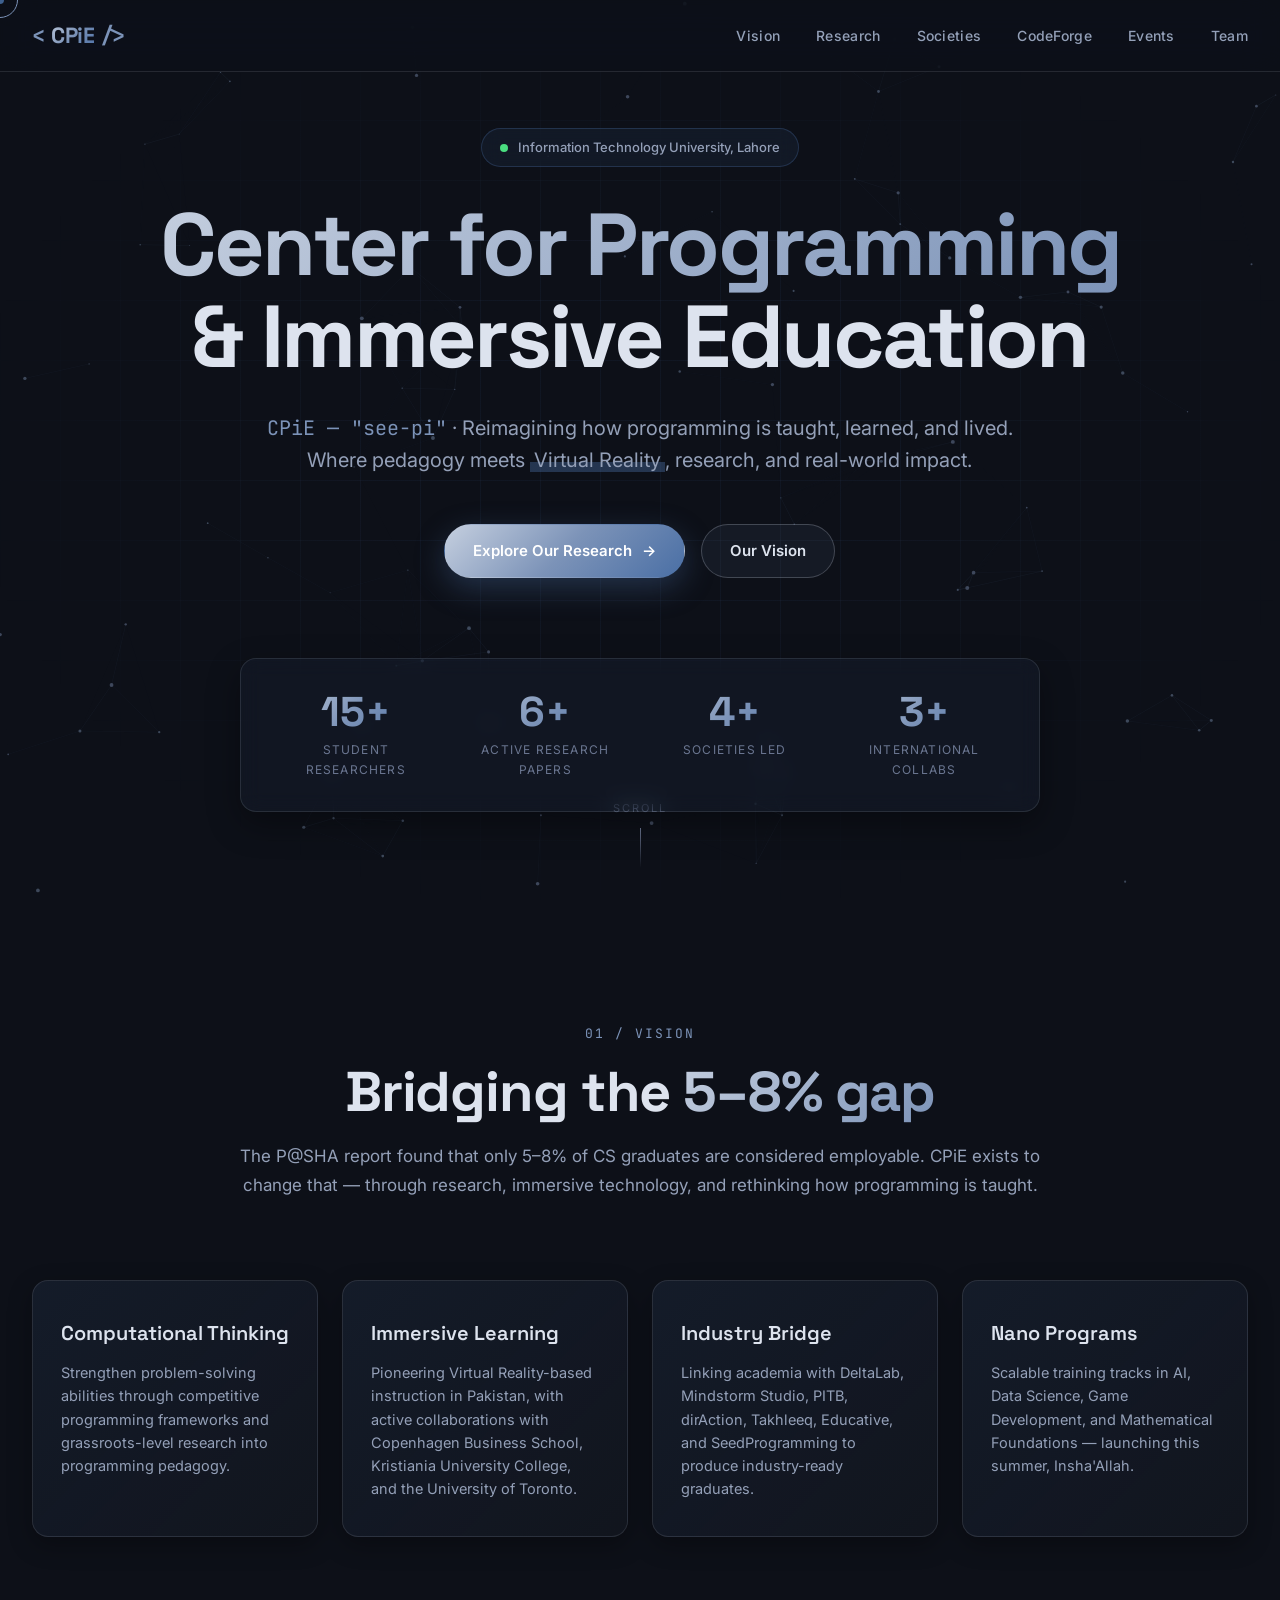
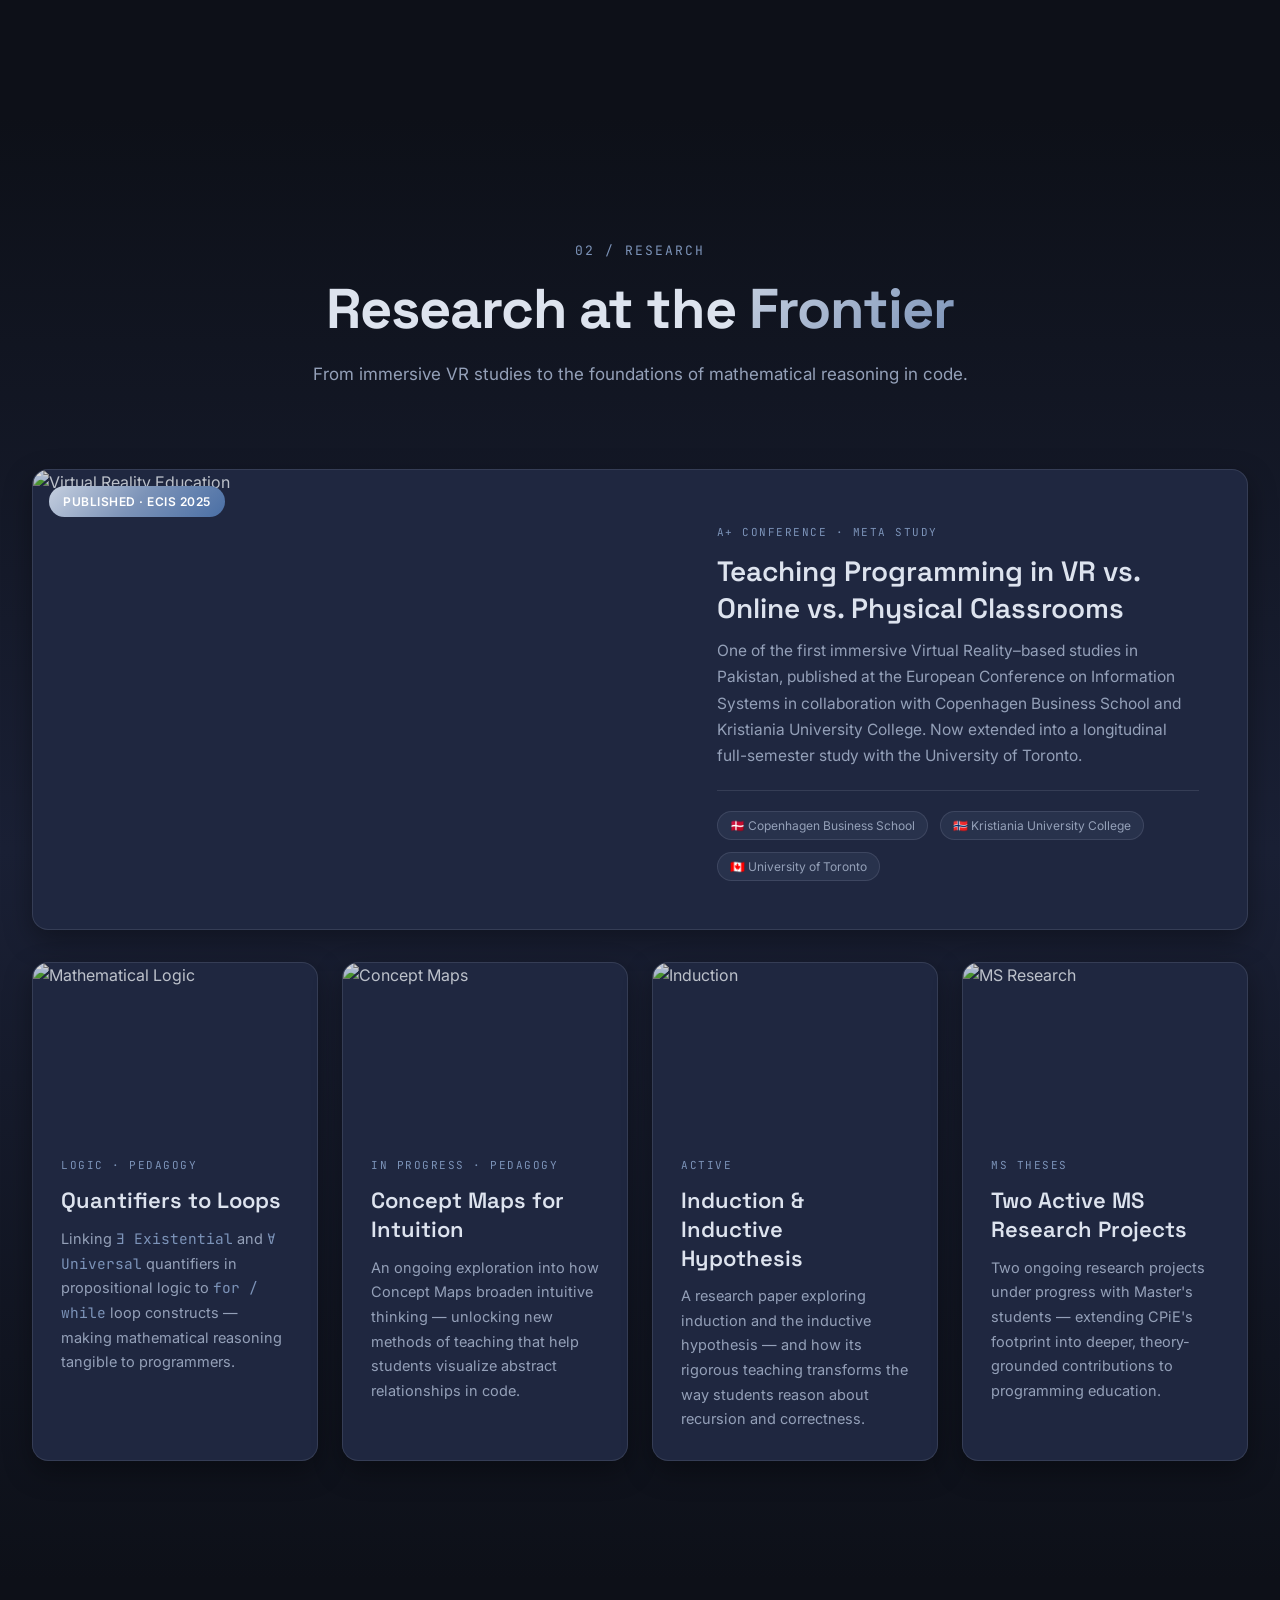
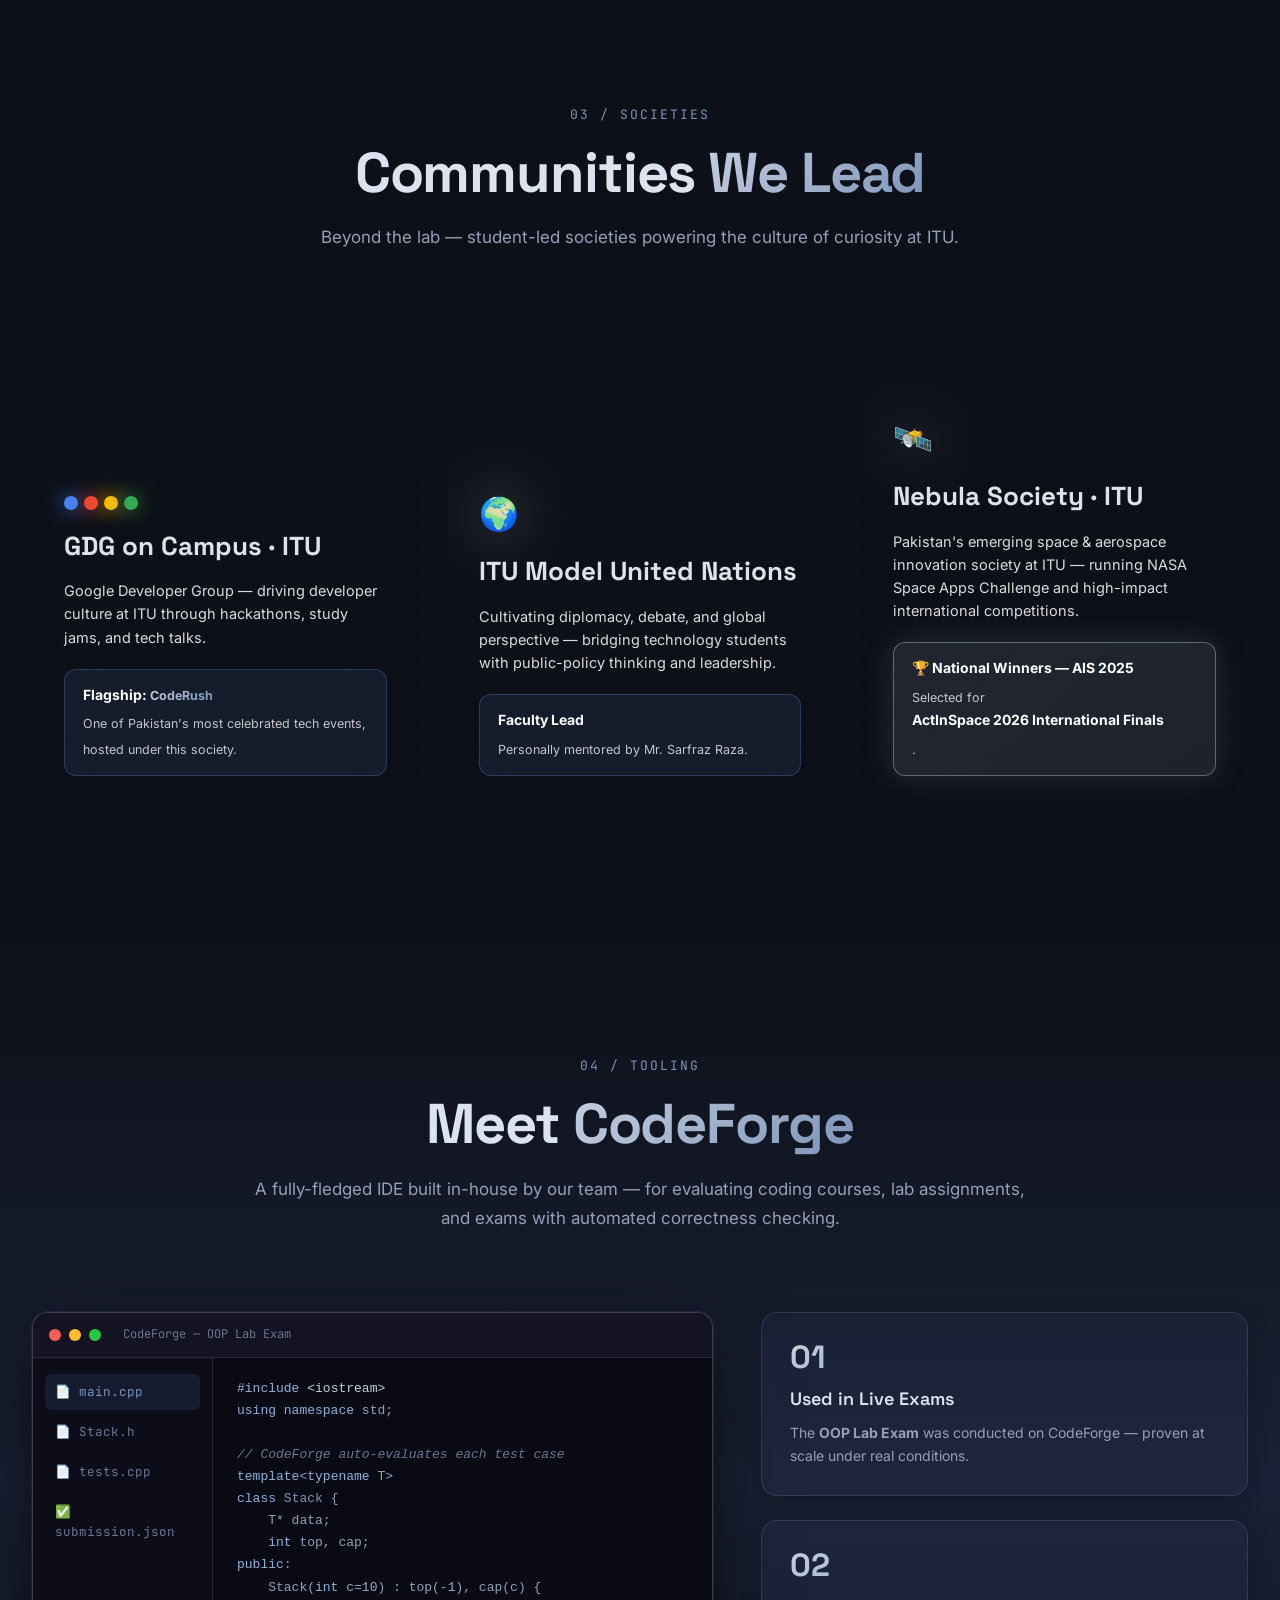
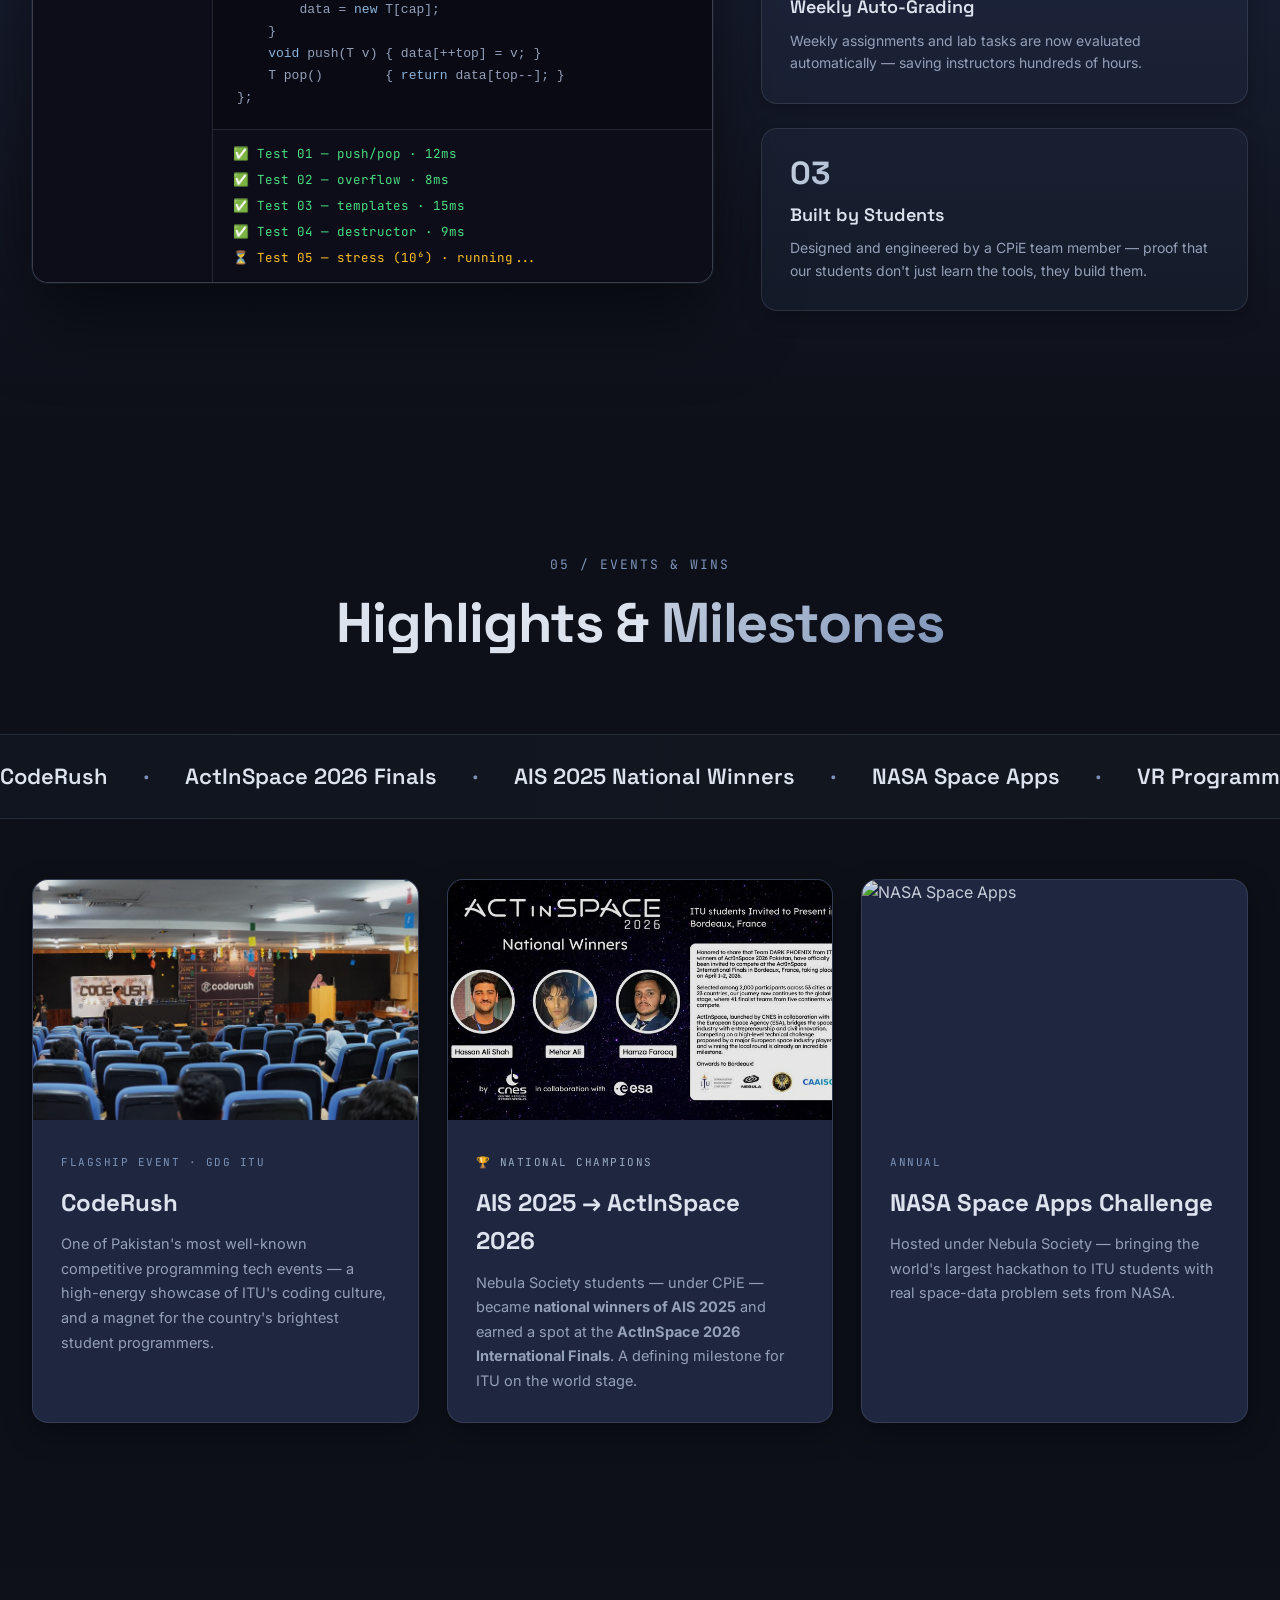
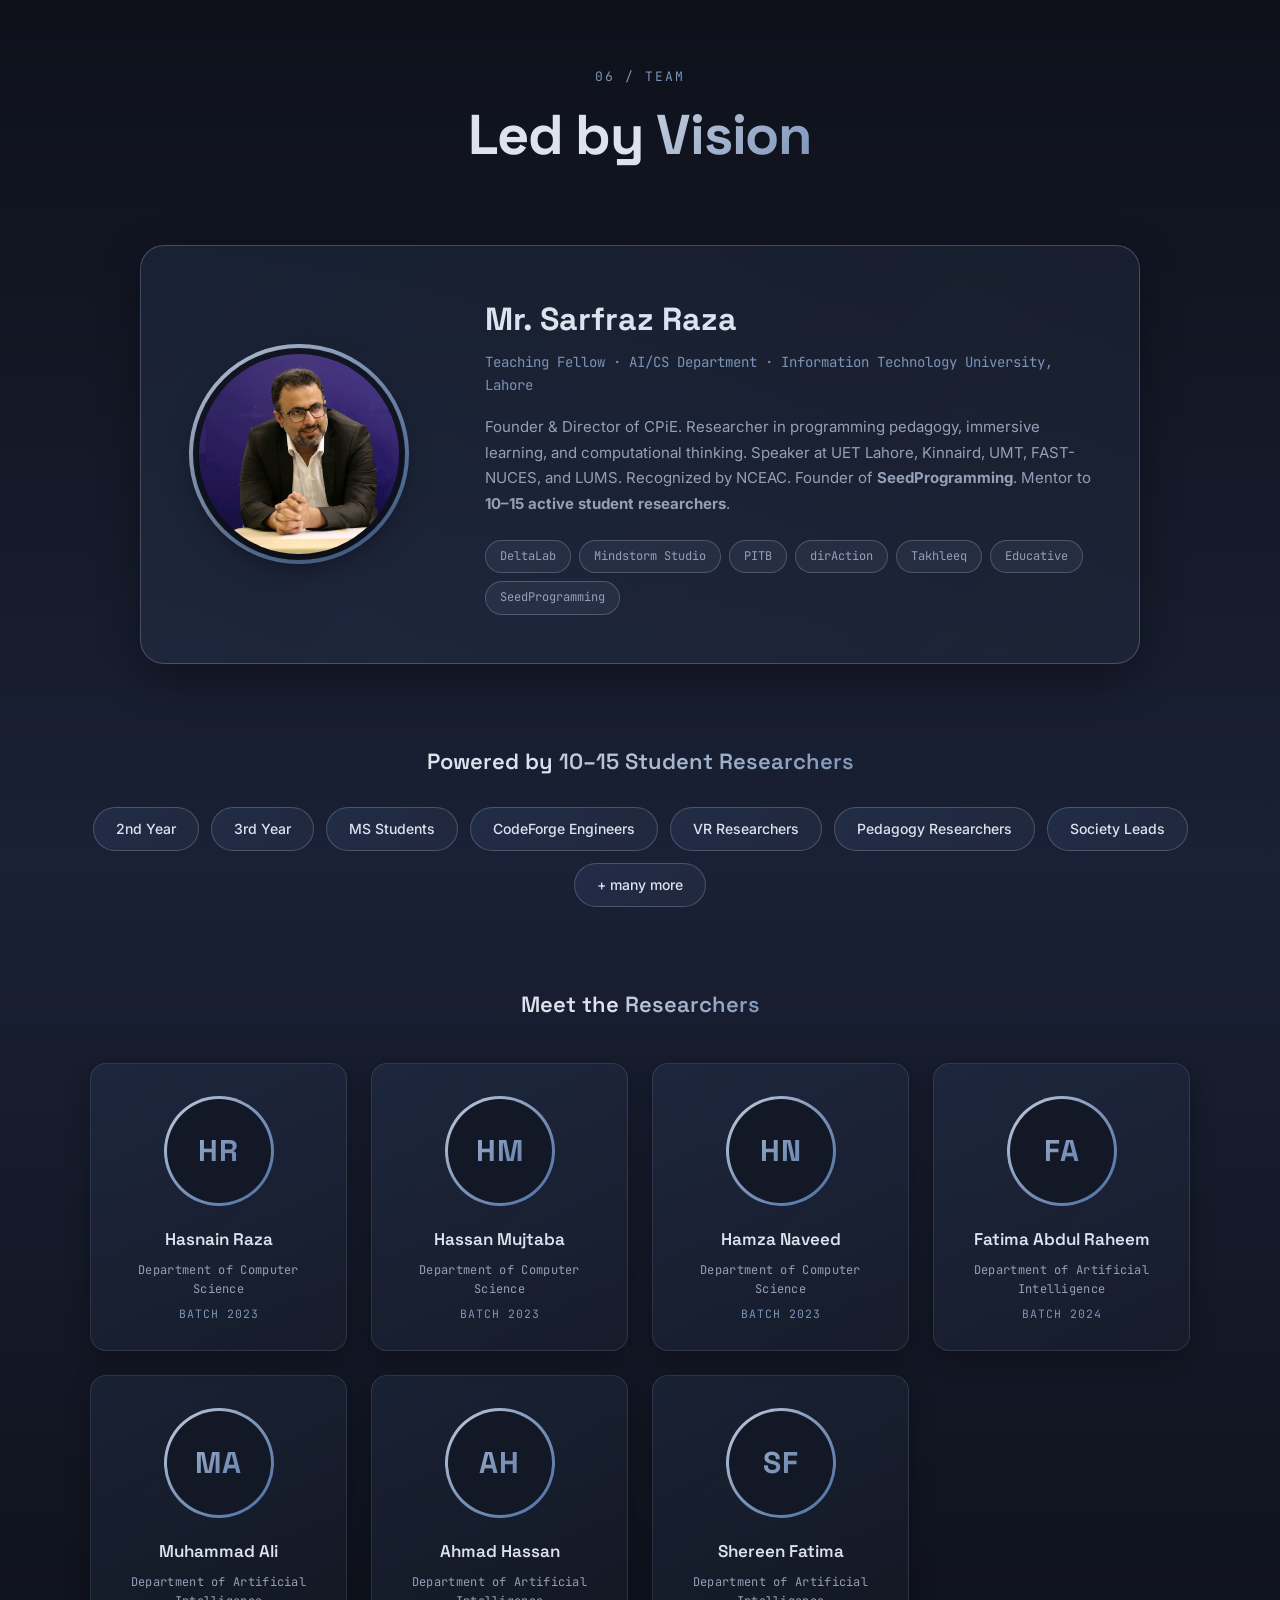
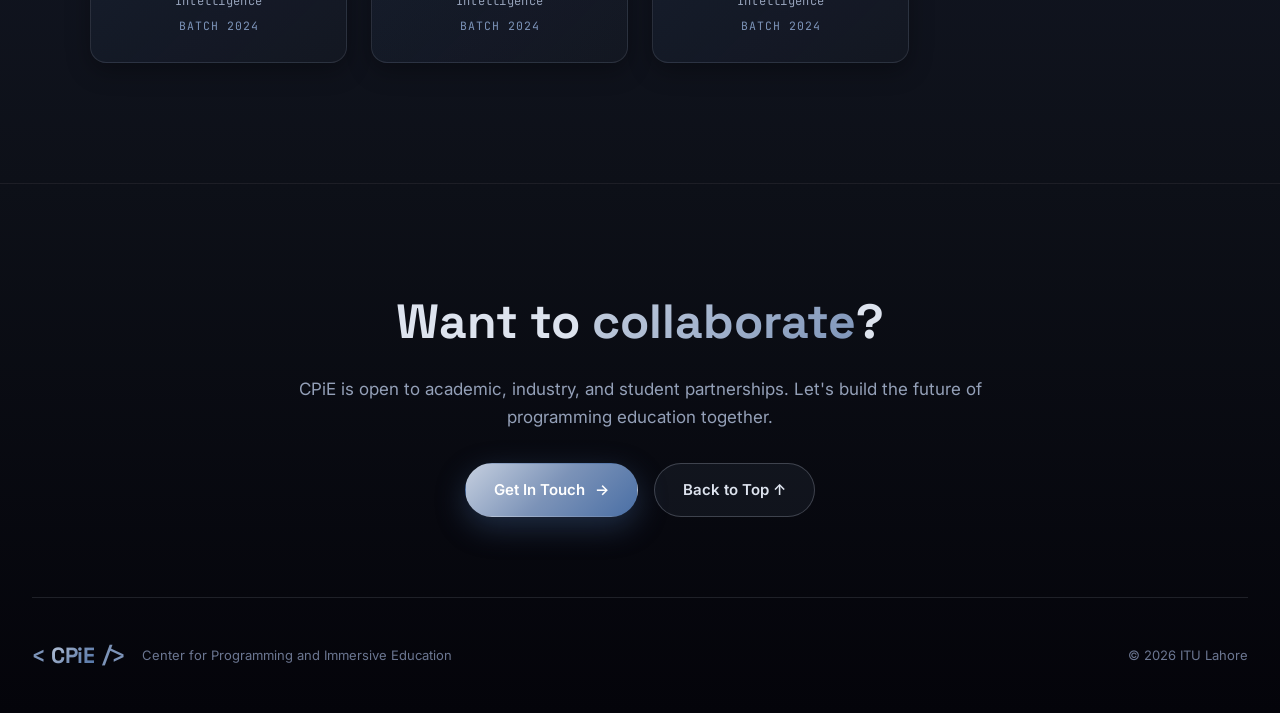
==== commit 743a5d18: "Version 4.0 with cpie-lab" ====
--- a/cpie-lab/index.html
+++ b/cpie-lab/index.html
@@ -9,7 +9,7 @@
 <link
   href="https://fonts.googleapis.com/css2?family=Space+Grotesk:wght@300;400;500;600;700&family=JetBrains+Mono:wght@400;600&family=Inter:wght@300;400;500;600;700;800&display=swap"
   rel="stylesheet">
-<link rel="stylesheet" href="styles.css" />
+<link rel="stylesheet" href="./styles.css" />
 </head>
 <body>
 
@@ -542,6 +542,6 @@
   </div>
 </footer>
 
-<script src="script.js"></script>
+<script src="./script.js"></script>
 </body>
 </html>
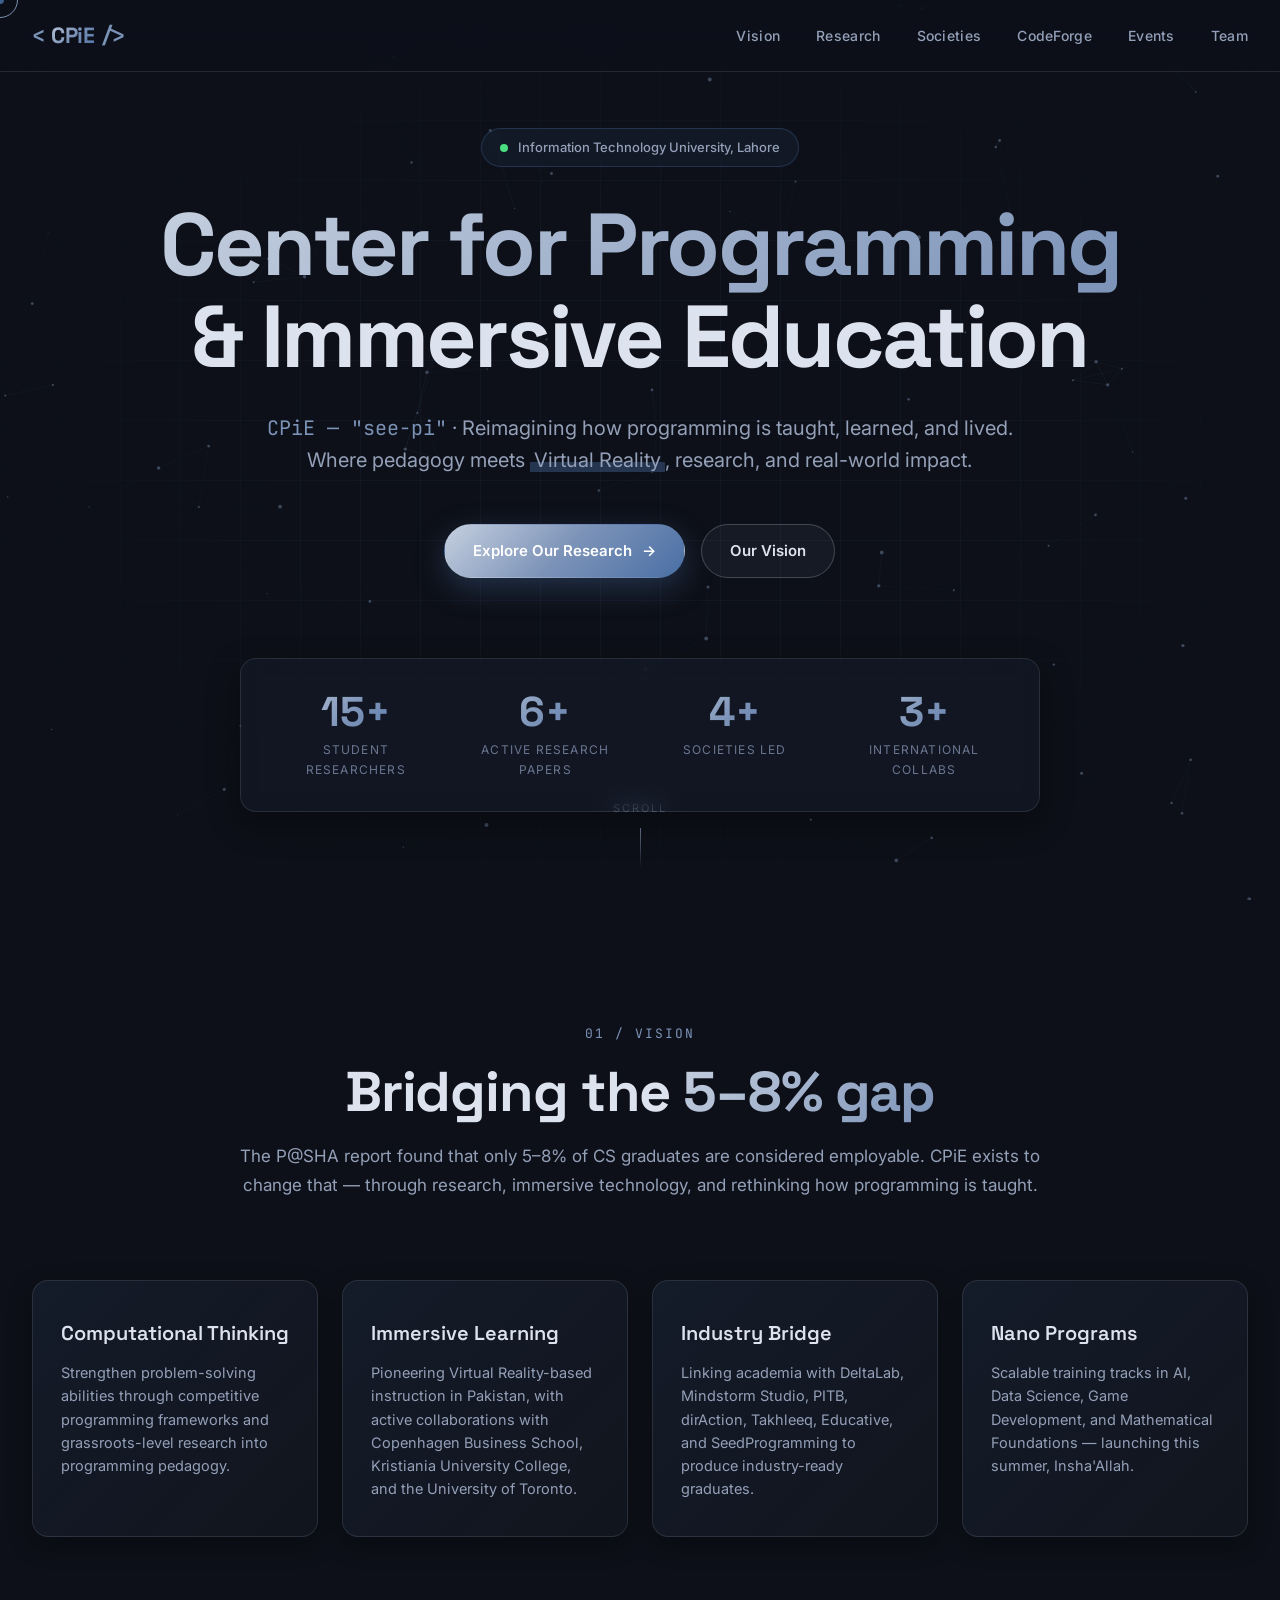
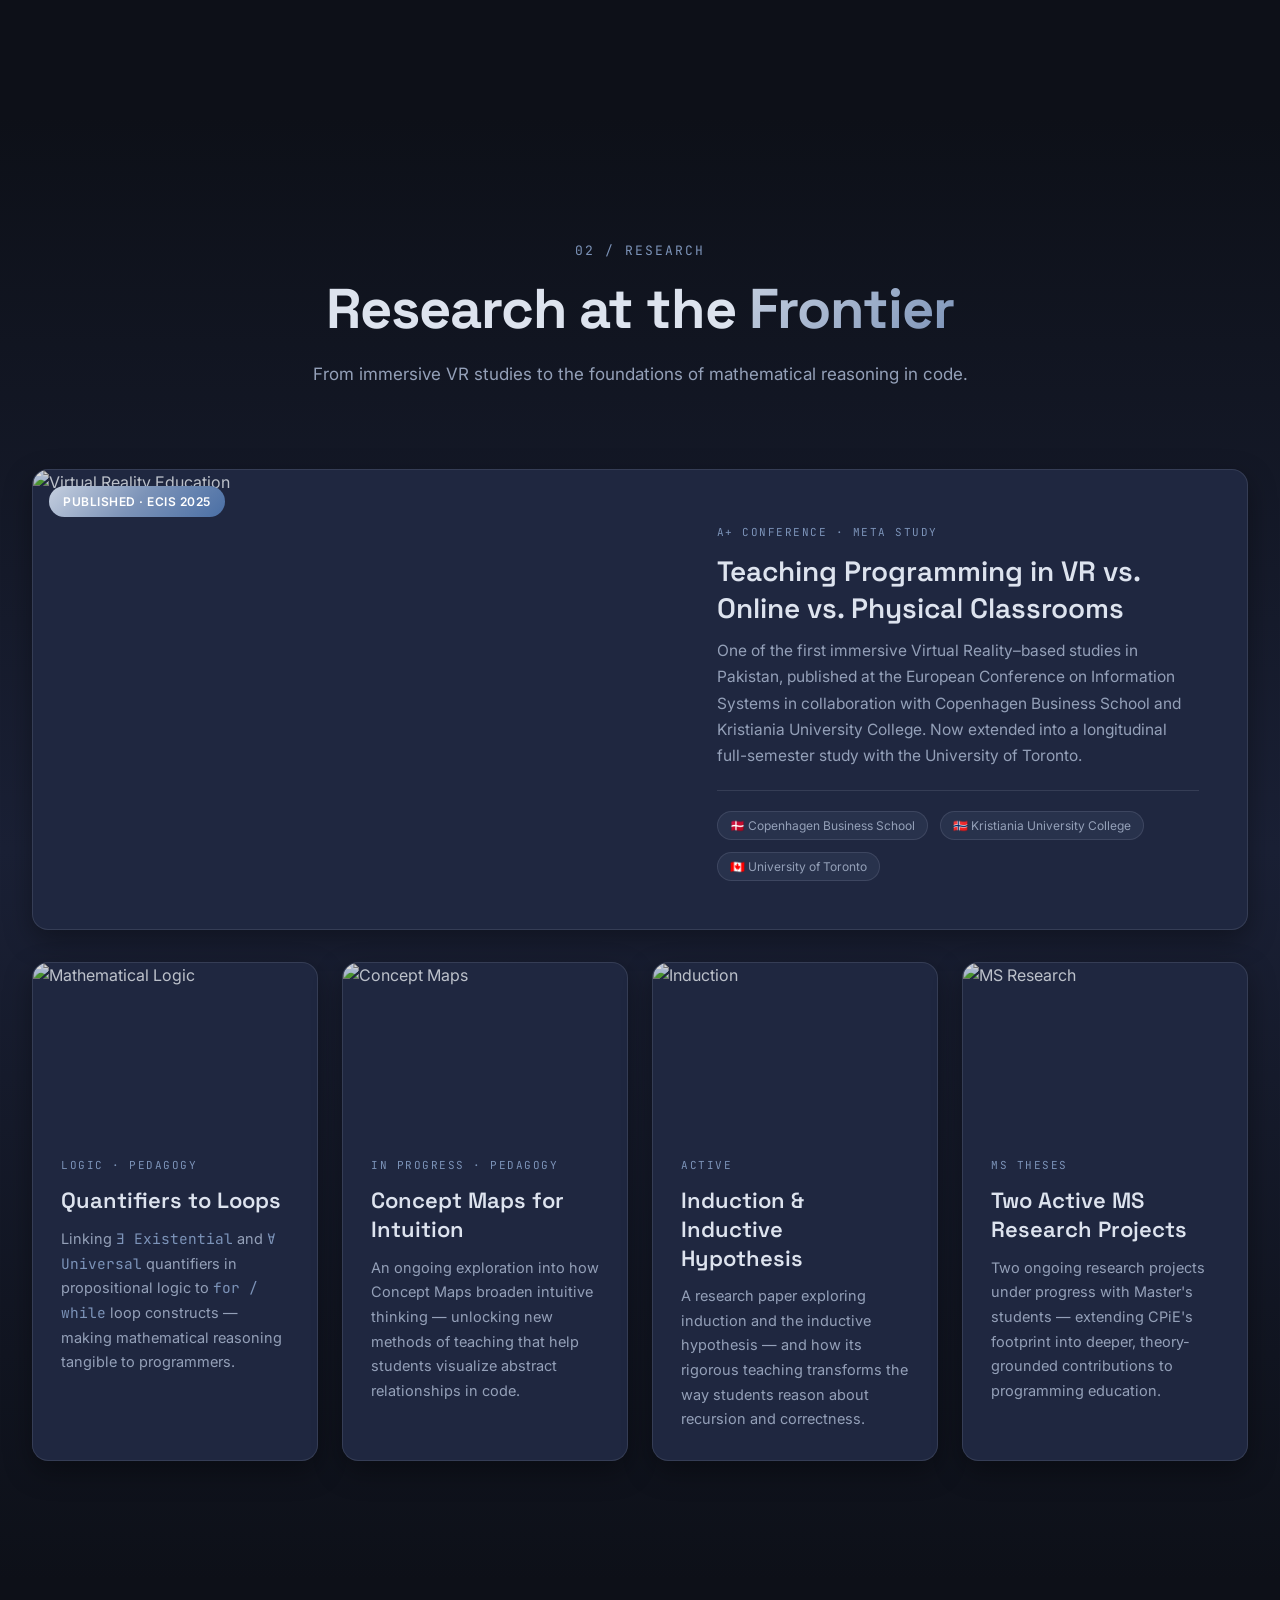
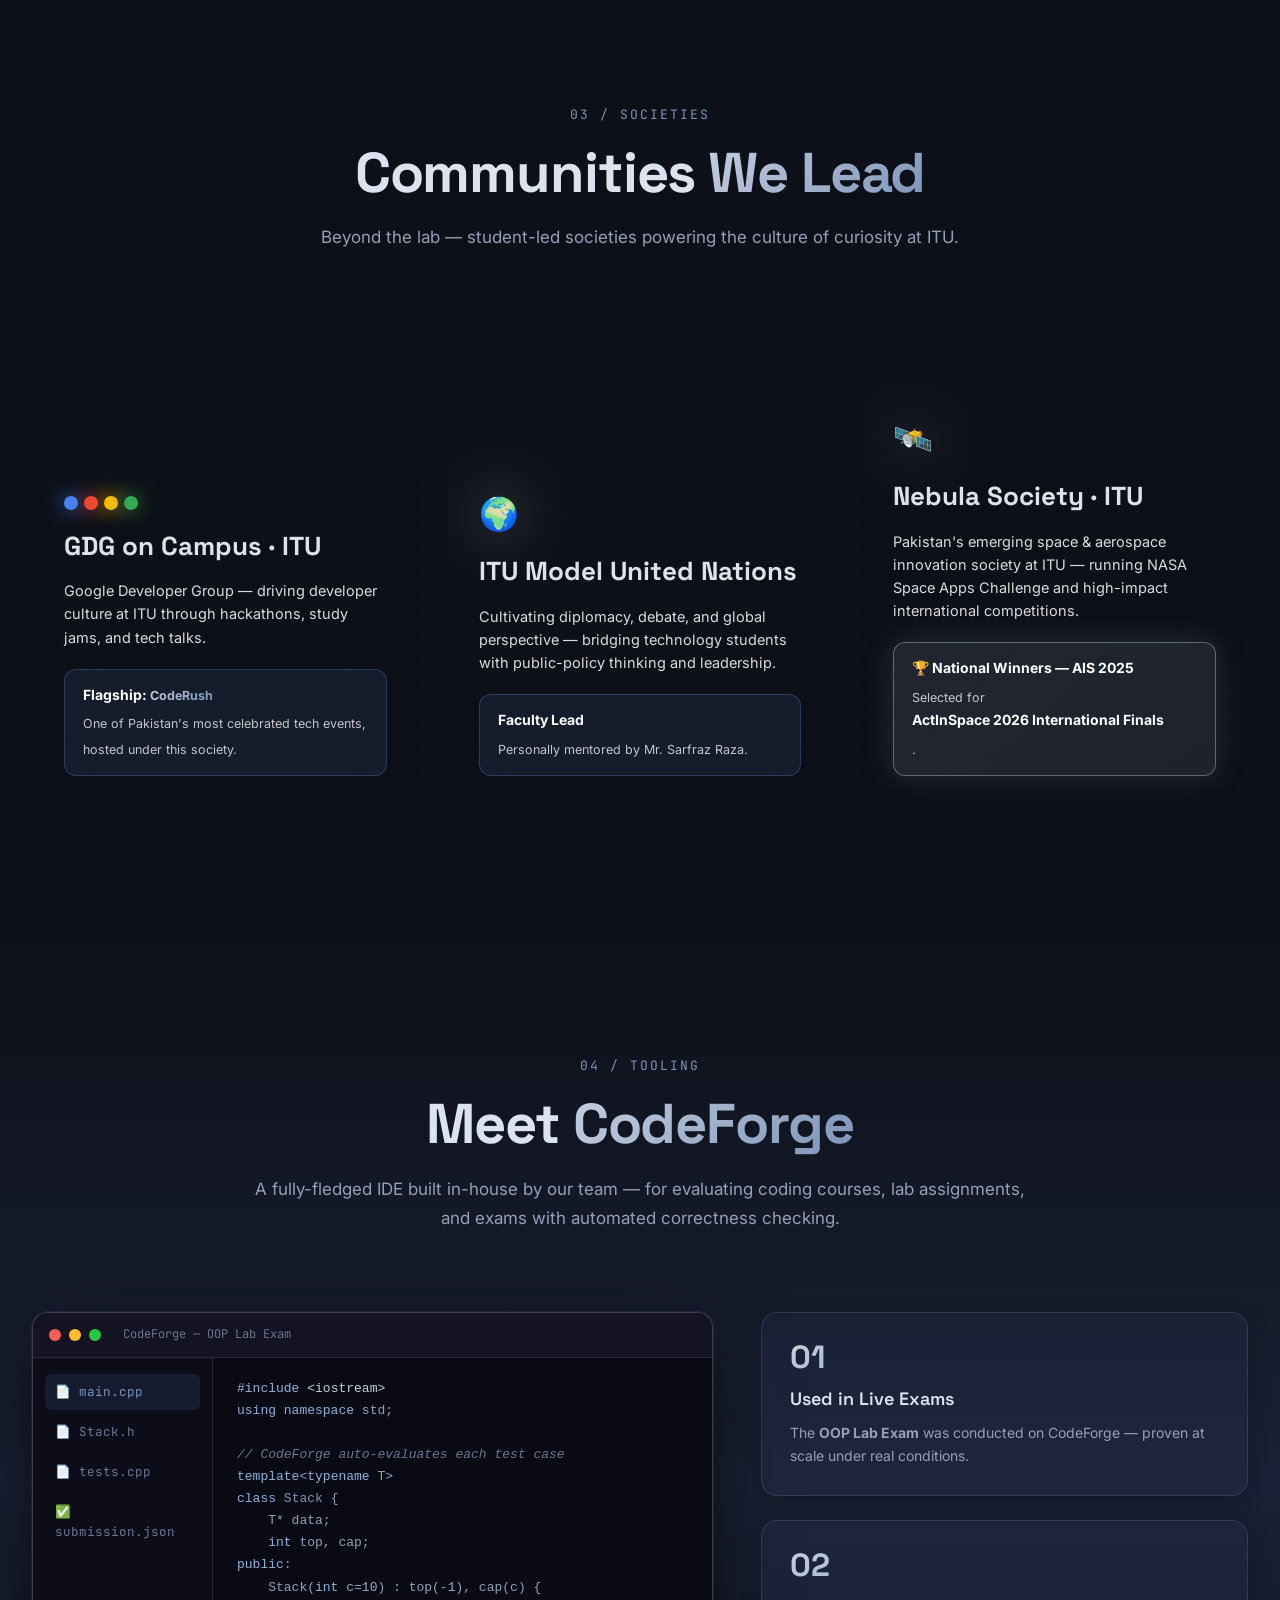
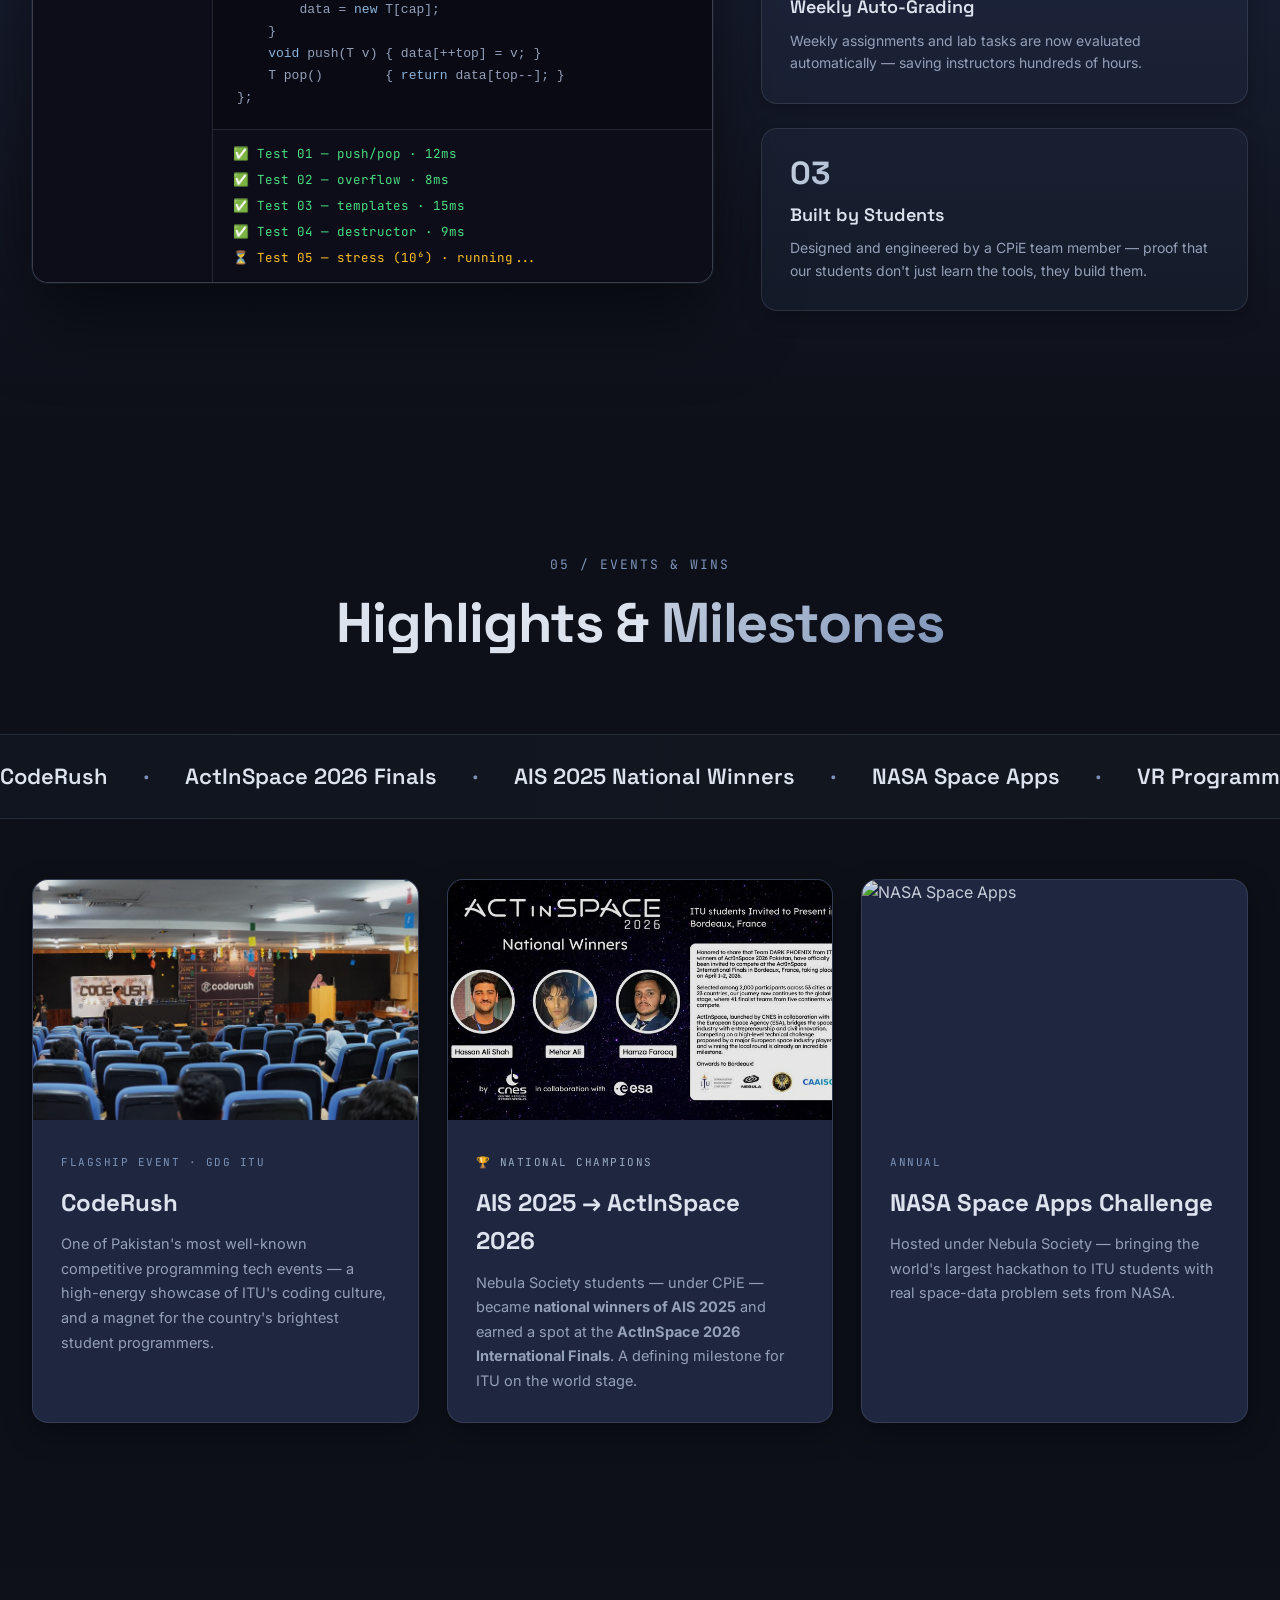
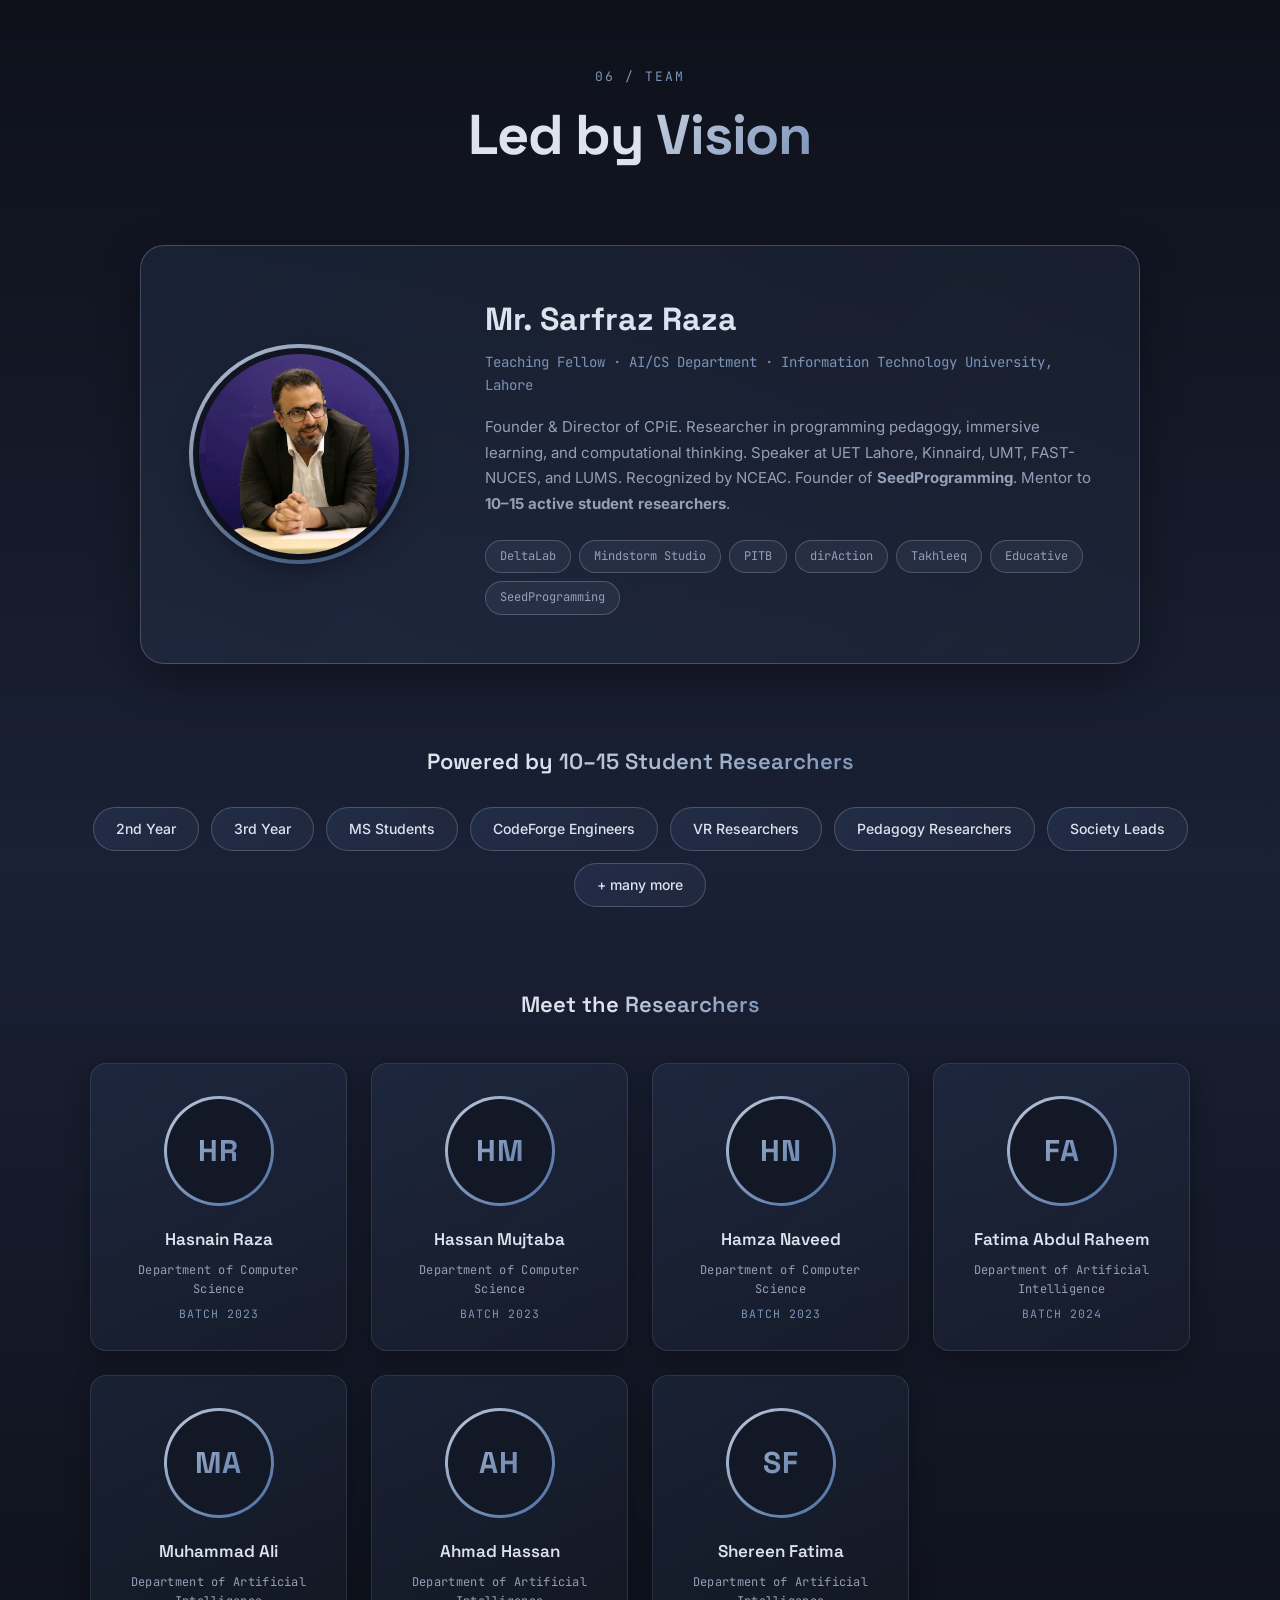
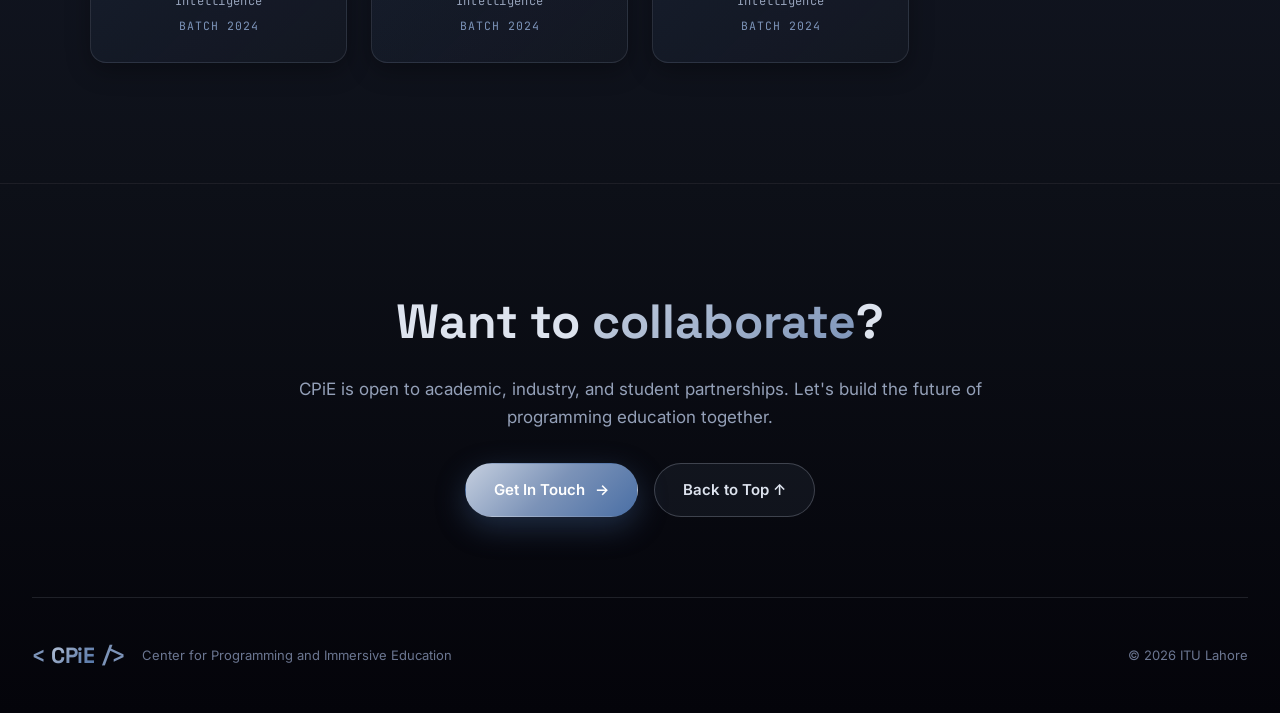
==== commit 8614612c: "Version 4.0 with cpie-lab" ====
--- a/cpie-lab/index.html
+++ b/cpie-lab/index.html
@@ -9,7 +9,7 @@
 <link
   href="https://fonts.googleapis.com/css2?family=Space+Grotesk:wght@300;400;500;600;700&family=JetBrains+Mono:wght@400;600&family=Inter:wght@300;400;500;600;700;800&display=swap"
   rel="stylesheet">
-<link rel="stylesheet" href="./styles.css" />
+<link rel="stylesheet" href="/cpie-lab/styles.css" />
 </head>
 <body>
 
@@ -542,6 +542,6 @@
   </div>
 </footer>
 
-<script src="./script.js"></script>
+<script src="/cpie-lab/script.js"></script>
 </body>
 </html>
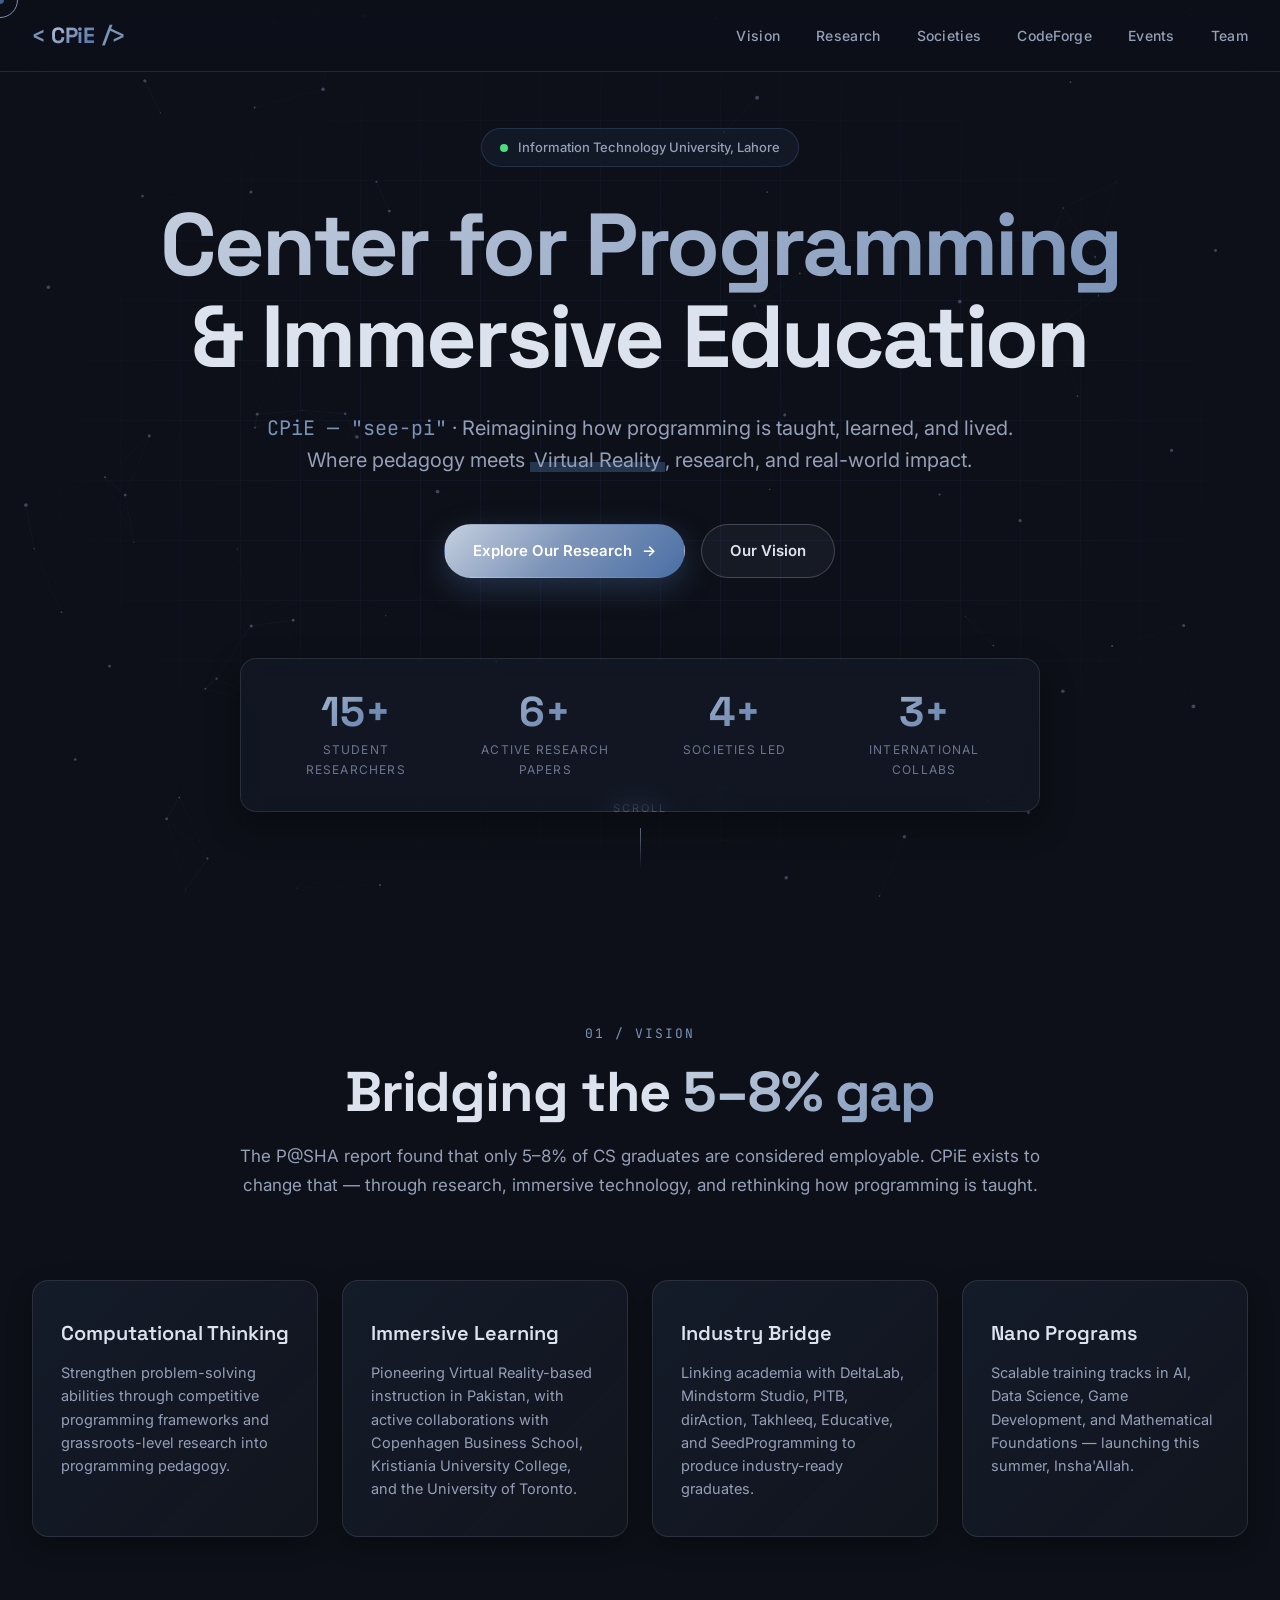
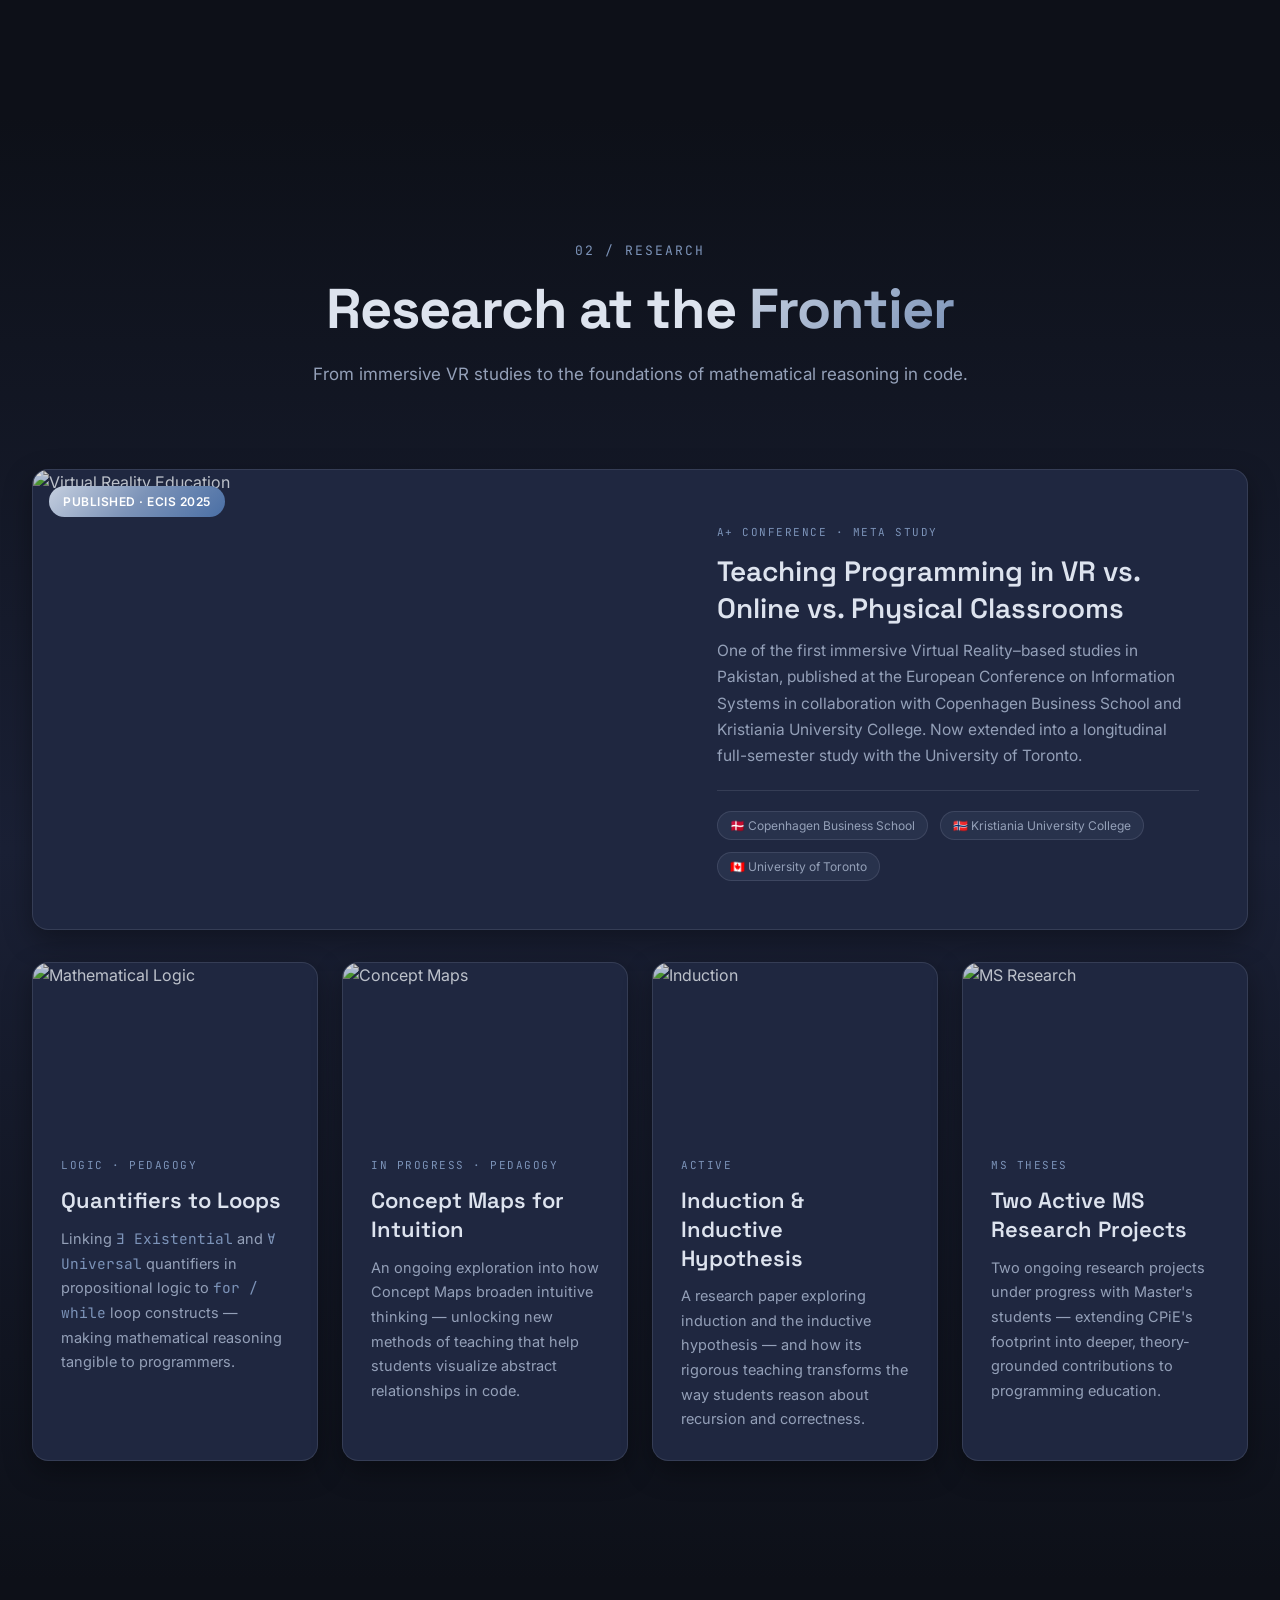
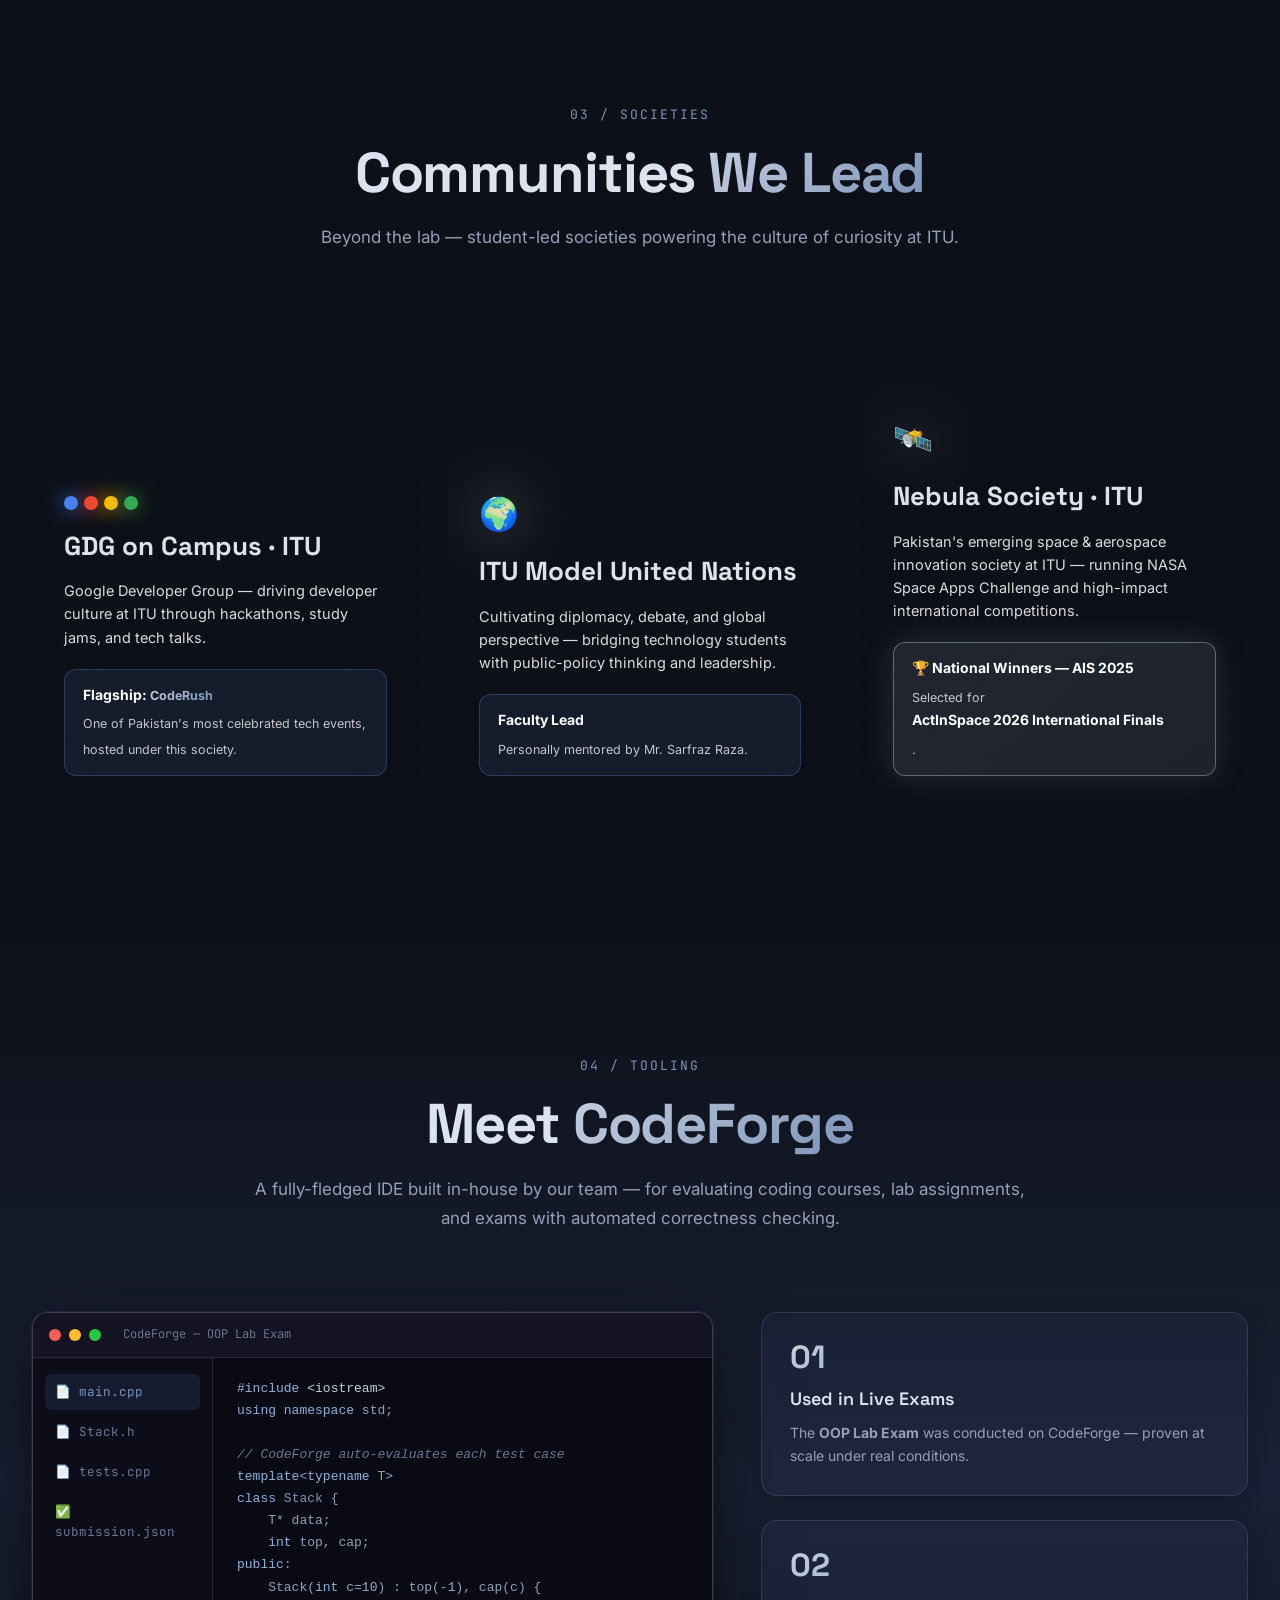
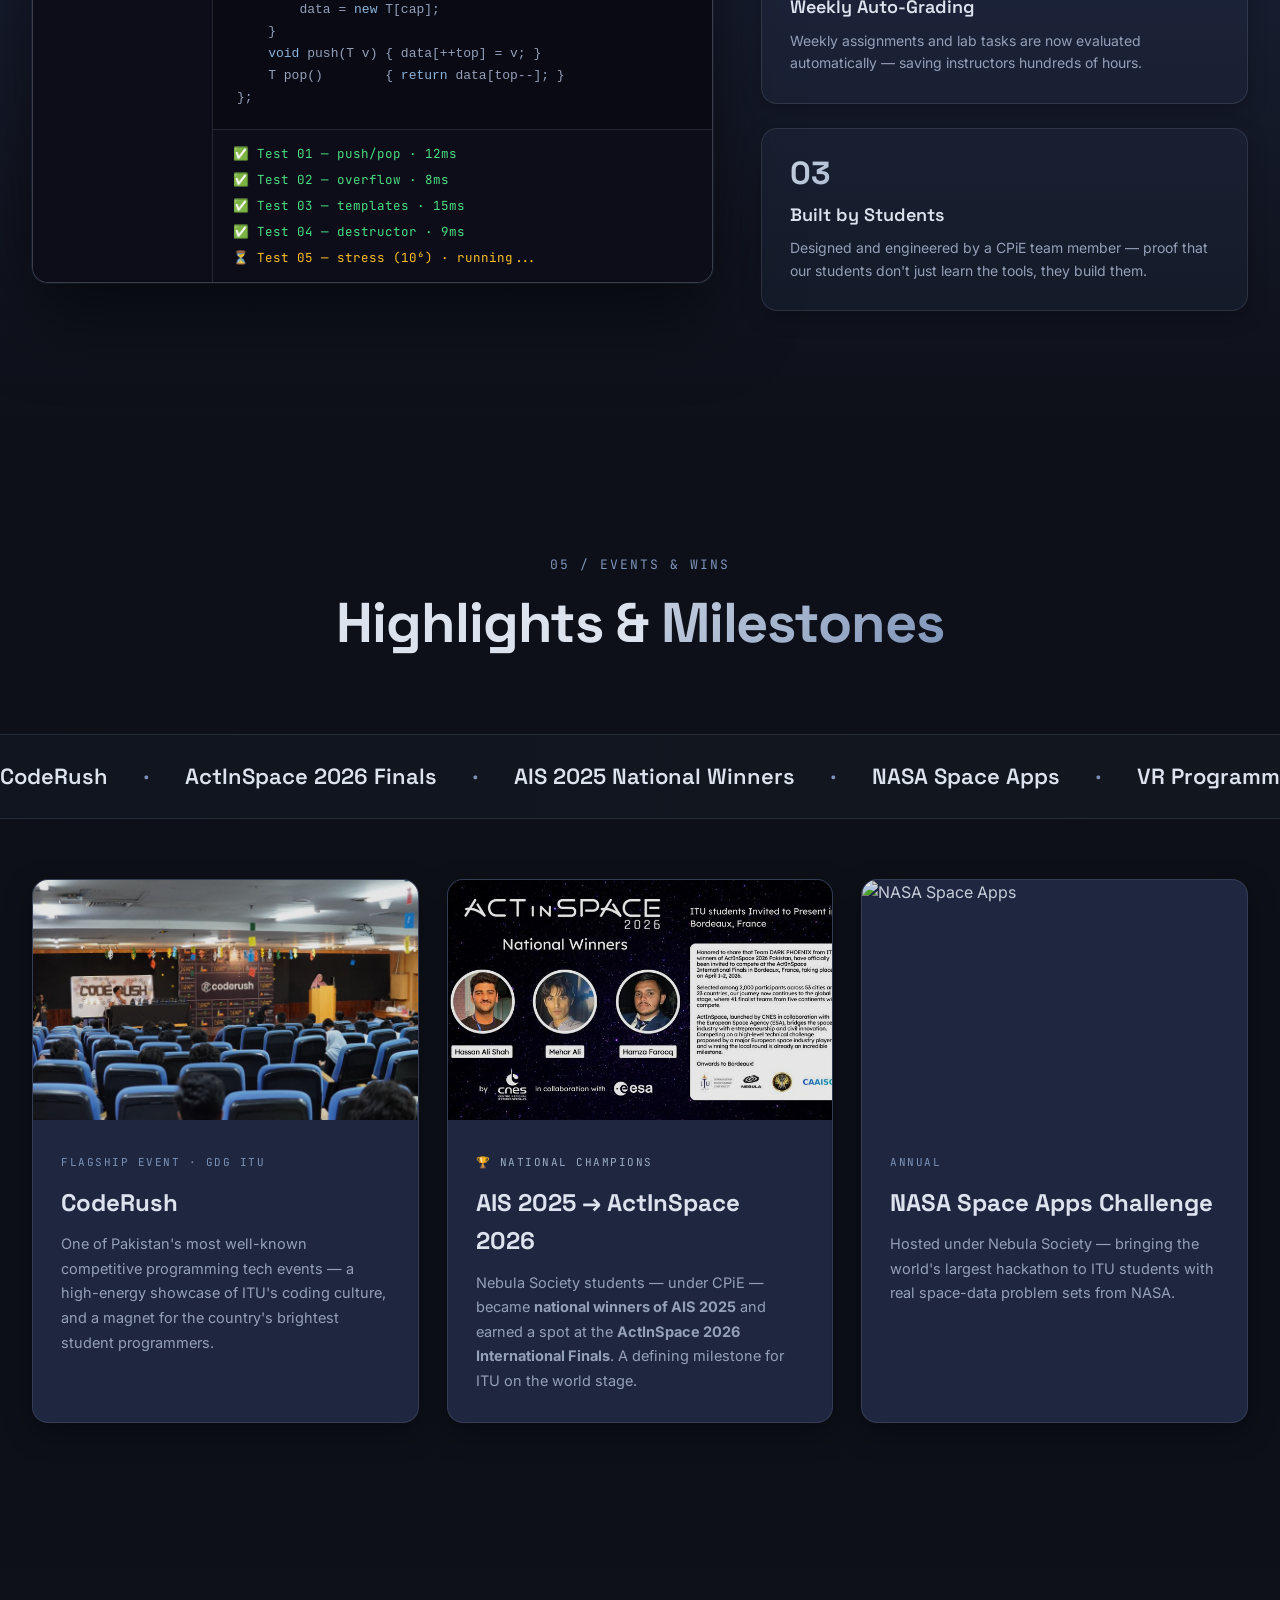
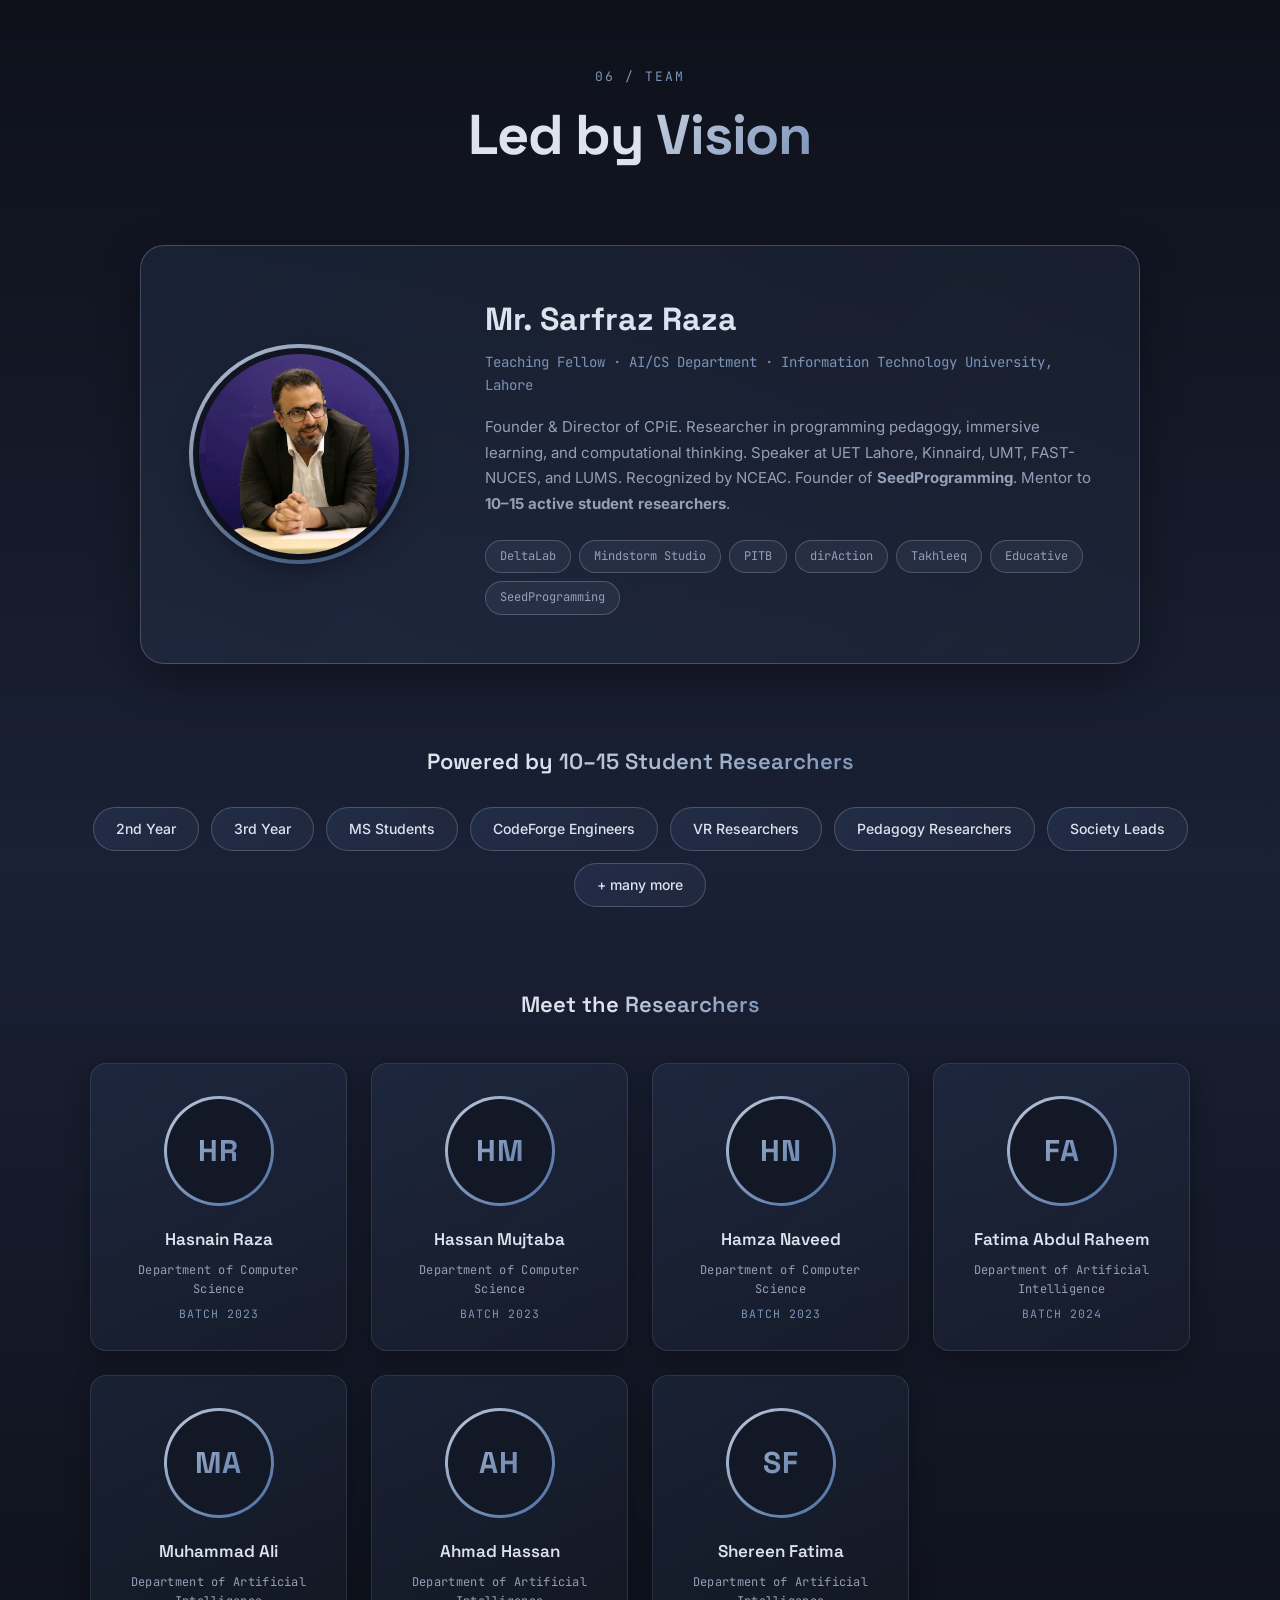
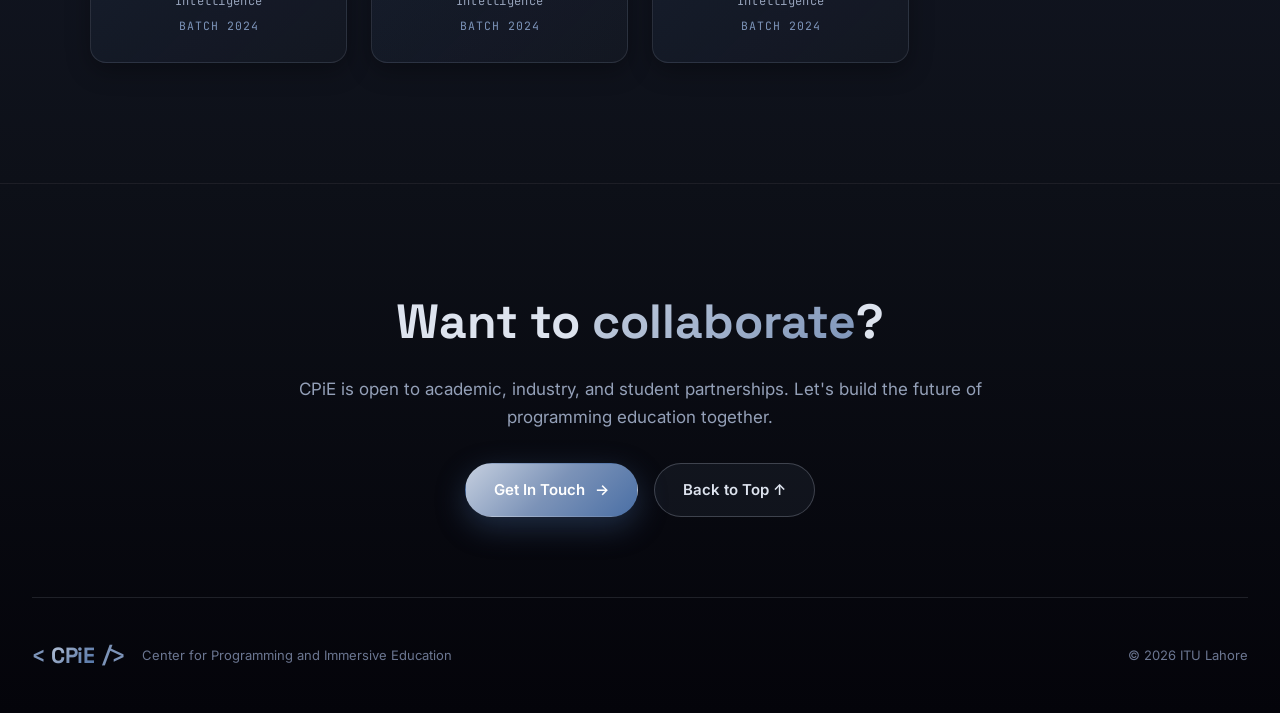
==== commit 7b5d7463: "Version 4.0 with cpie-lab" ====
--- a/cpie-lab/index.html
+++ b/cpie-lab/index.html
@@ -350,7 +350,7 @@
     <div class="events-grid">
       <div class="event-card event-coderush">
         <div class="event-img">
-          <img src="coderush.jpeg" alt="CodeRush" loading="lazy" />
+          <img src="/cpie-lab/coderush.jpeg" alt="CodeRush" loading="lazy" />
         </div>
         <div class="event-body">
           <span class="event-tag">Flagship Event · GDG ITU</span>
@@ -361,7 +361,7 @@
 
       <div class="event-card event-ais">
         <div class="event-img">
-          <img src="actinspace.jpg" alt="ActInSpace" loading="lazy" />
+          <img src="/cpie-lab/actinspace.jpg" alt="ActInSpace" loading="lazy" />
         </div>
         <div class="event-body">
           <span class="event-tag gold">🏆 National Champions</span>
@@ -395,7 +395,7 @@
     <div class="team-lead">
       <div class="lead-avatar">
         <div class="avatar-ring"></div>
-        <img class="avatar-photo" src="sarfraz.jpeg" alt="Mr. Sarfraz Raza" />
+        <img class="avatar-photo" src="/cpie-lab/sarfraz.jpeg" alt="Mr. Sarfraz Raza" />
       </div>
       <div class="lead-info">
         <h3>Mr. Sarfraz Raza</h3>
